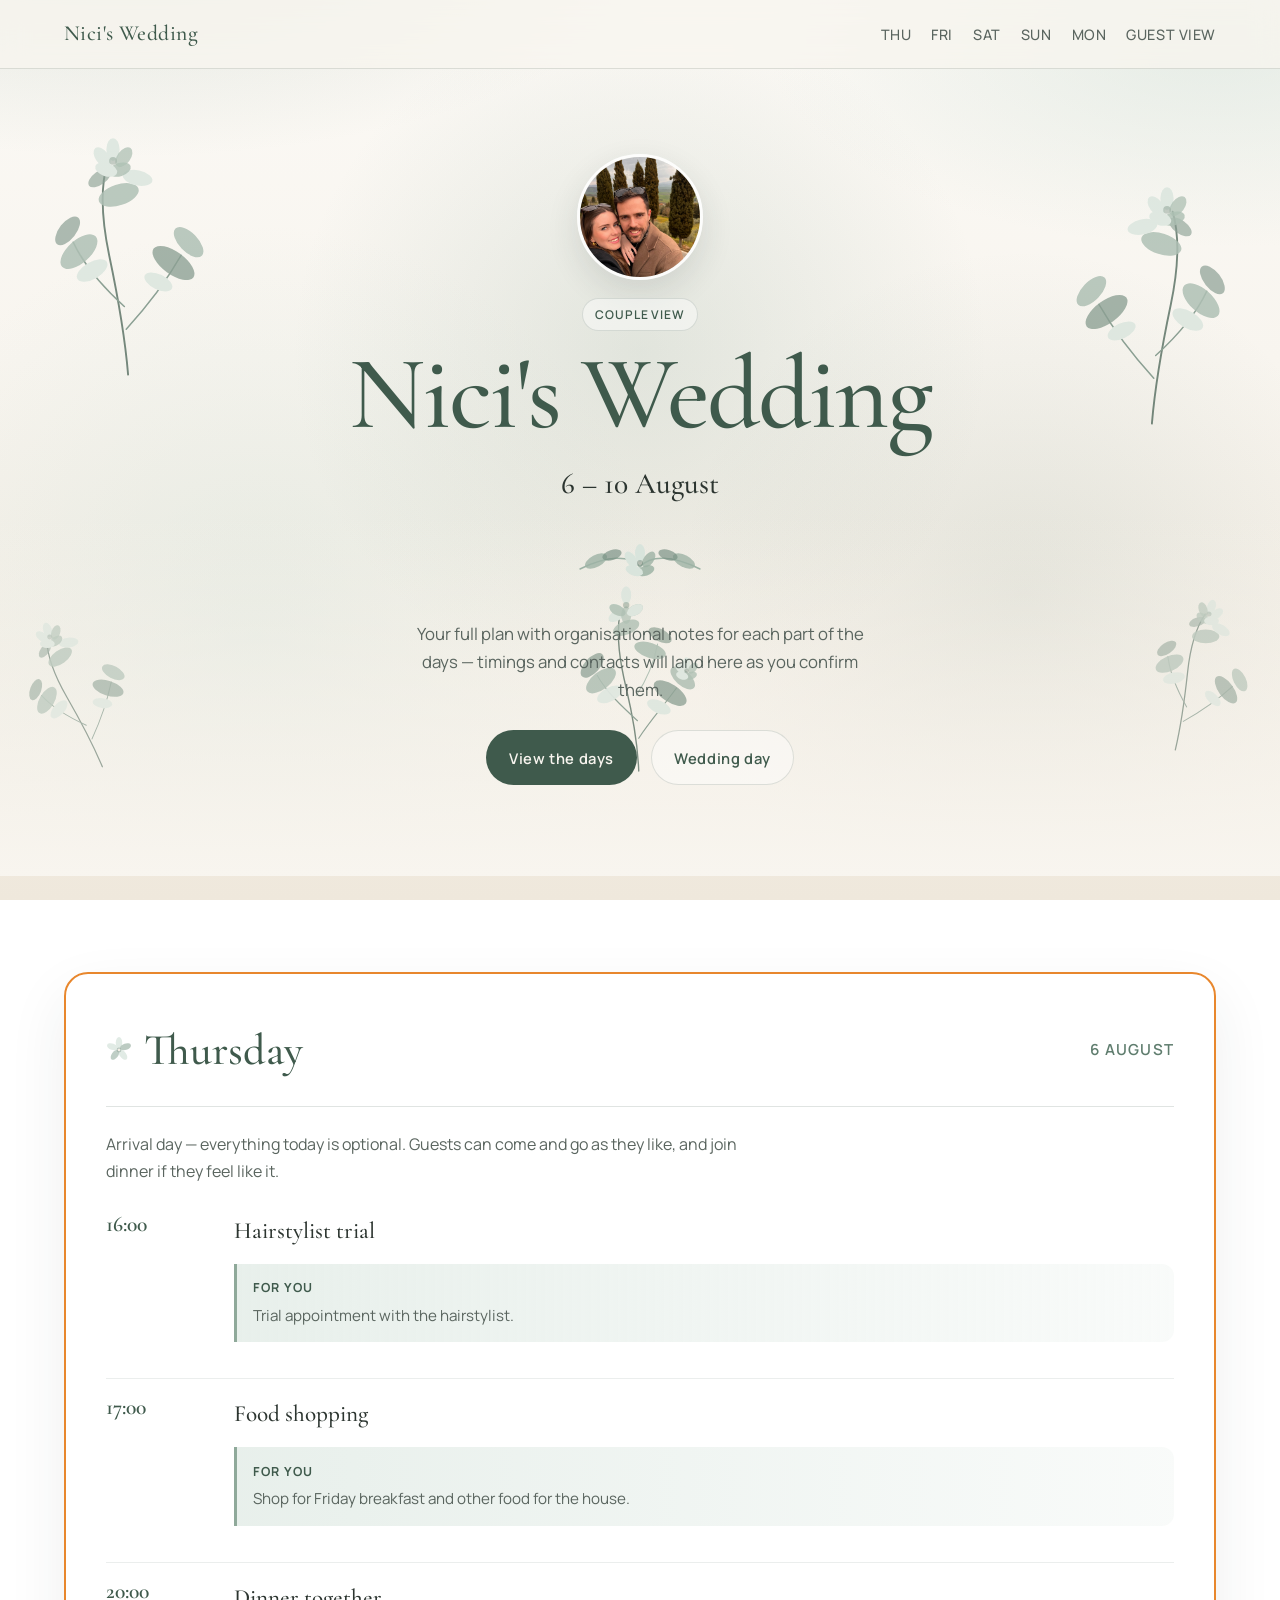
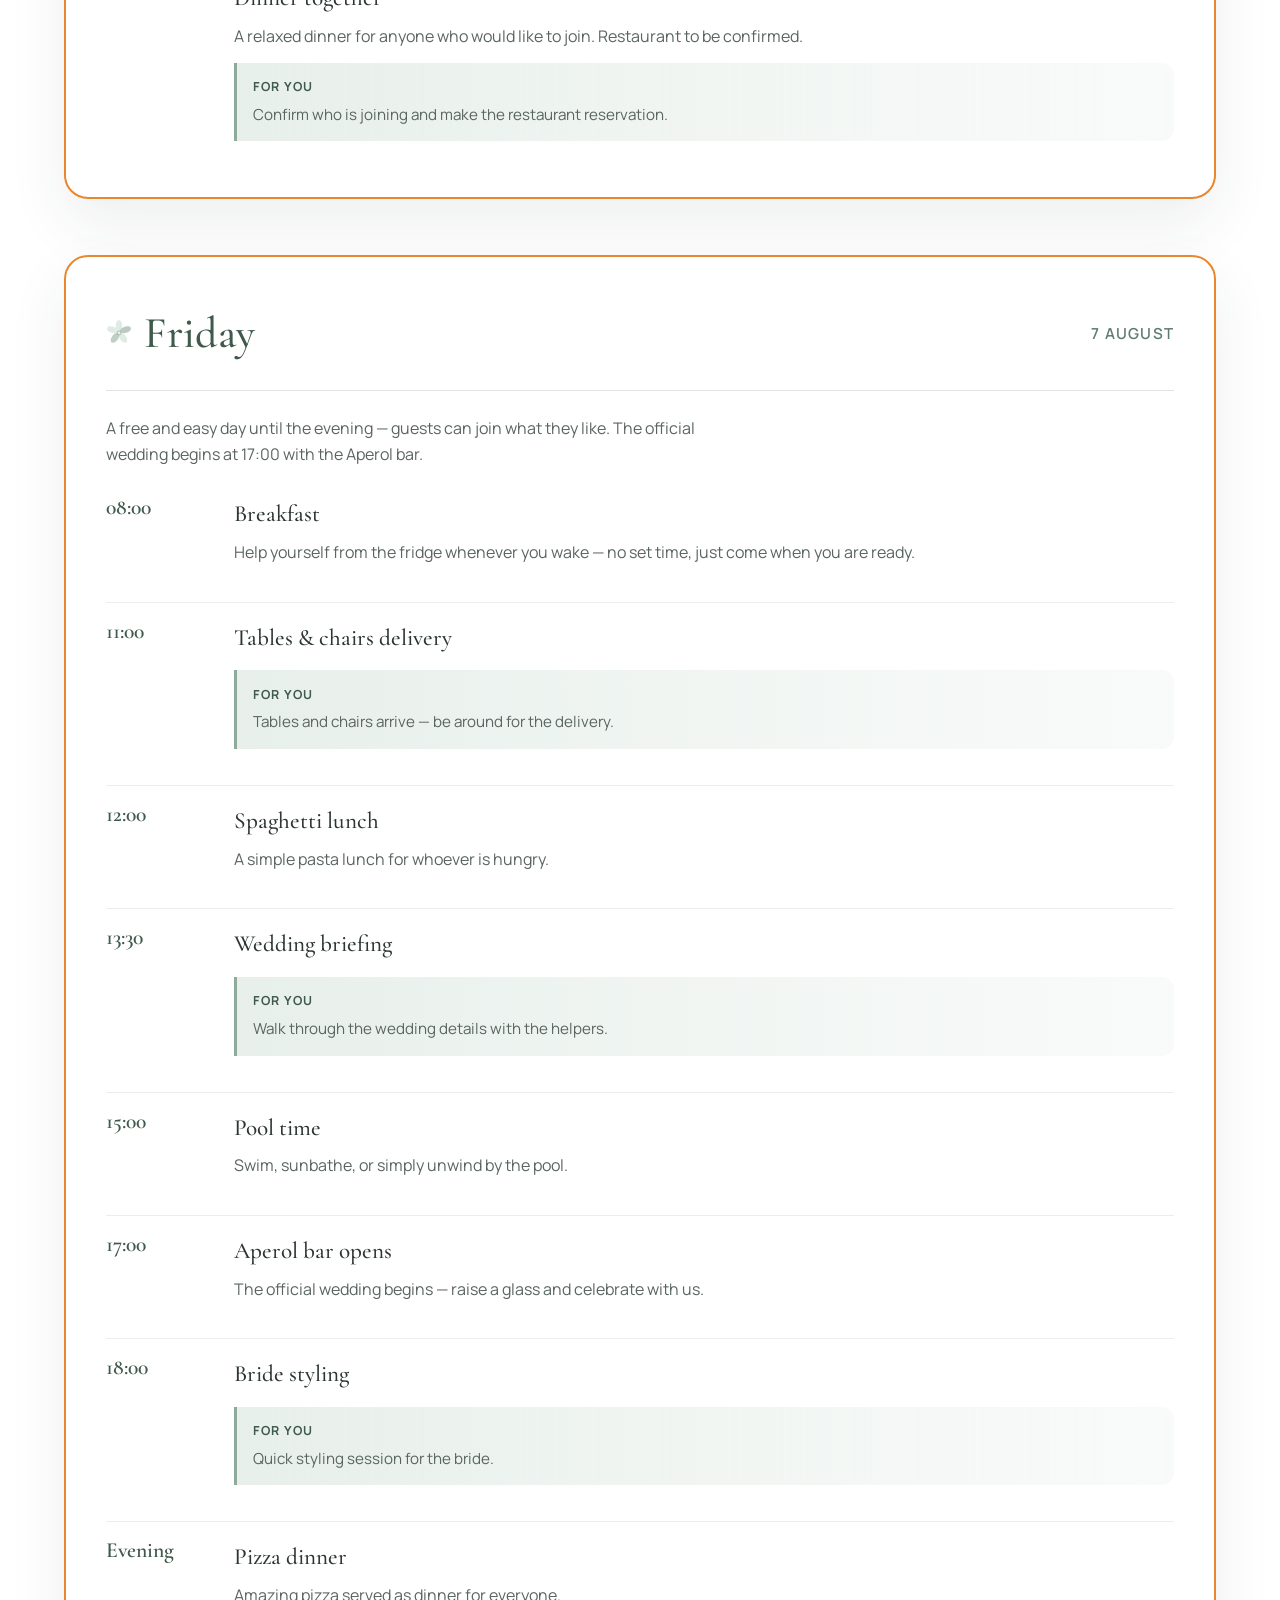
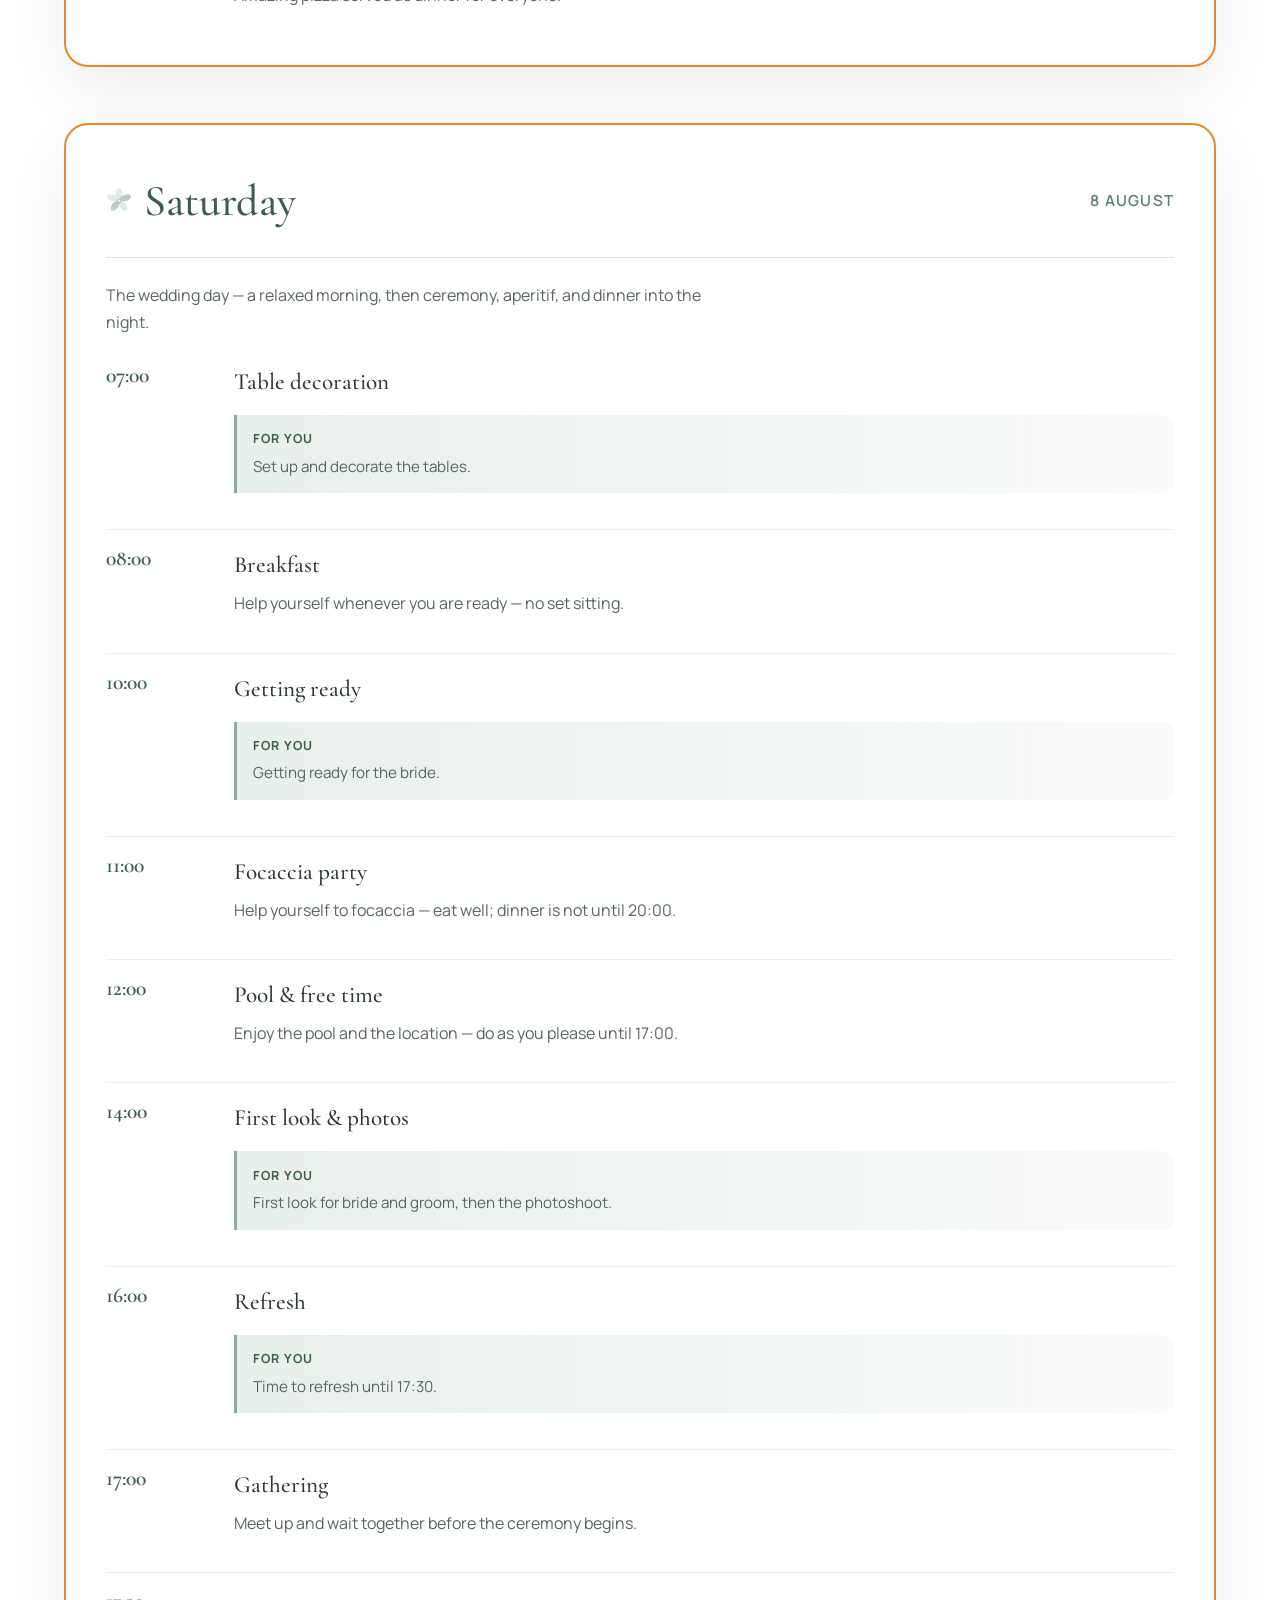
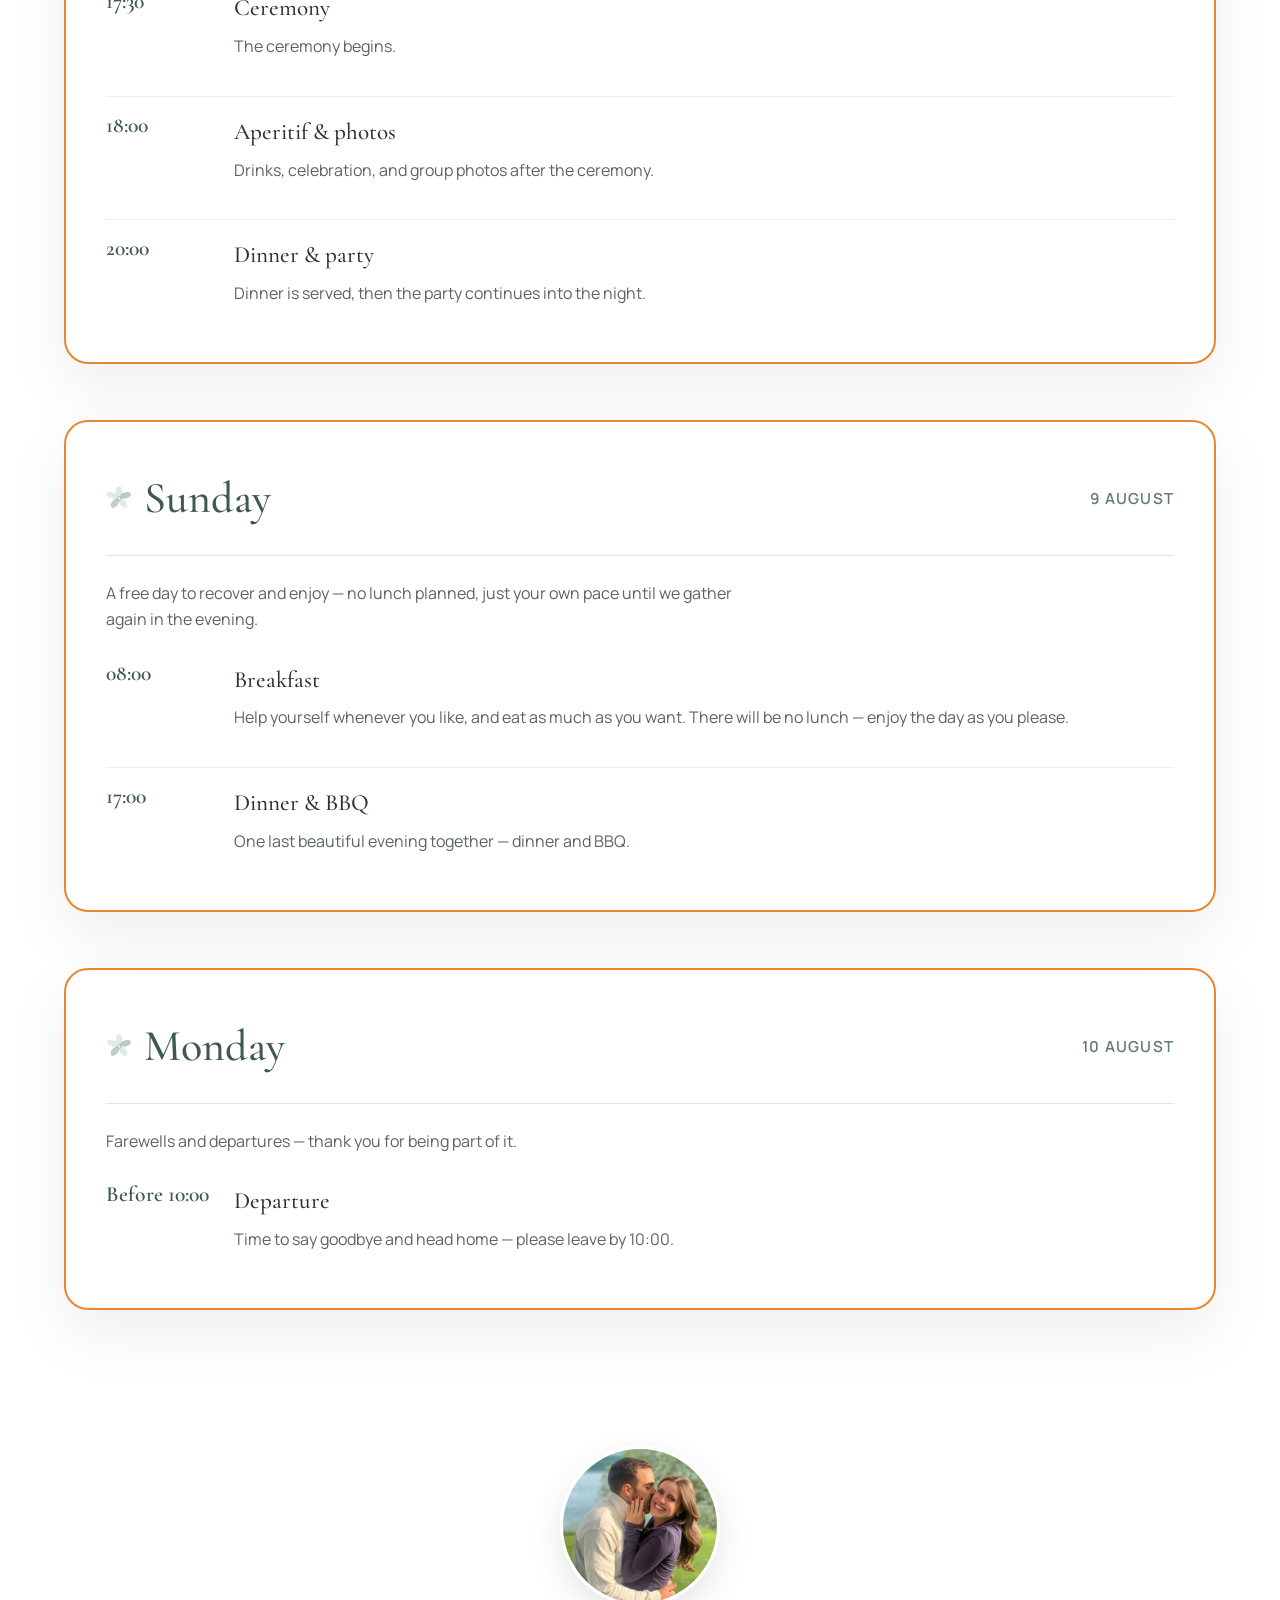
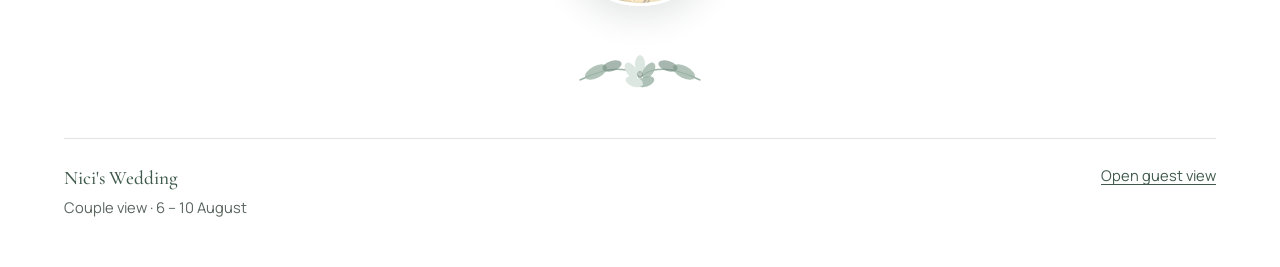
==== couple/index.html @ cb0e4f80 "better" ====
<!DOCTYPE html>
<html lang="en">
  <head>
    <meta charset="UTF-8" />
    <meta name="viewport" content="width=device-width, initial-scale=1.0" />
    <title>Nici's Wedding — Couple</title>
    <meta
      name="description"
      content="Couple view with organisational details for Nici's Wedding — 6 to 10 August."
    />
    <link rel="preconnect" href="https://fonts.googleapis.com" />
    <link rel="preconnect" href="https://fonts.gstatic.com" crossorigin />
    <link
      href="https://fonts.googleapis.com/css2?family=Cormorant+Garamond:ital,wght@0,400;0,500;0,600;1,400&family=Manrope:wght@400;500;600;700&display=swap"
      rel="stylesheet"
    />
    <link rel="stylesheet" href="../css/styles.css" />
  </head>
  <body class="couple-view">
    <header class="site-header">
      <nav class="nav" aria-label="Primary">
        <a class="nav-brand" href="#top">Nici's Wedding</a>
        <ul class="nav-links">
          <li><a href="#thursday">Thu</a></li>
          <li><a href="#friday">Fri</a></li>
          <li><a href="#saturday">Sat</a></li>
          <li><a href="#sunday">Sun</a></li>
          <li><a href="#monday">Mon</a></li>
          <li><a href="../index.html">Guest view</a></li>
        </ul>
      </nav>
    </header>

    <main id="top">
      <section class="hero" aria-labelledby="hero-title">
        <div class="hero-atmosphere" aria-hidden="true"></div>
        <div class="hero-flora" aria-hidden="true">
          <img
            class="flora flora--sprig-left"
            src="../assets/svg/sprig-left.svg"
            alt=""
            width="220"
            height="260"
          />
          <img
            class="flora flora--sprig-right"
            src="../assets/svg/sprig-right.svg"
            alt=""
            width="220"
            height="260"
          />
          <img
            class="flora flora--corner-bl"
            src="../assets/svg/sprig-left.svg"
            alt=""
            width="220"
            height="260"
          />
          <img
            class="flora flora--corner-br"
            src="../assets/svg/sprig-right.svg"
            alt=""
            width="220"
            height="260"
          />
          <img
            class="flora flora--bouquet"
            src="../assets/svg/bouquet.svg"
            alt=""
            width="280"
            height="320"
          />
        </div>
        <div class="hero-content">
          <img
            class="hero-photo"
            src="../assets/images/nici1.jpeg"
            alt="The couple smiling together outdoors"
            width="400"
            height="400"
          />
          <p class="hero-kicker">
            <span class="badge">Couple view</span>
          </p>
          <h1 class="hero-title" id="hero-title">Nici's Wedding</h1>
          <p class="hero-dates">6 – 10 August</p>
          <img
            class="floral-divider"
            src="../assets/svg/divider.svg"
            alt=""
            width="160"
            height="80"
            aria-hidden="true"
          />
          <p class="hero-lead">
            Your full plan with organisational notes for each part of the days —
            timings and contacts will land here as you confirm them.
          </p>
          <div class="hero-cta">
            <a class="button button--primary" href="#thursday">View the days</a>
            <a class="button button--ghost" href="#saturday">Wedding day</a>
          </div>
        </div>
      </section>

      <section class="section" aria-label="Wedding days">
        <div class="timeline">
          <article class="day" id="thursday">
            <header class="day-header">
              <div class="day-heading">
                <img
                  class="floral-mark"
                  src="../assets/svg/blossom.svg"
                  alt=""
                  width="64"
                  height="64"
                  aria-hidden="true"
                />
                <h3 class="day-title">Thursday</h3>
              </div>
              <p class="day-date">6 August</p>
            </header>
            <p class="day-intro">
              Arrival day — everything today is optional. Guests can come and
              go as they like, and join dinner if they feel like it.
            </p>
            <ul class="events">
              <li class="event">
                <p class="event-time">16:00</p>
                <div class="event-body">
                  <h4>Hairstylist trial</h4>
                  <div class="couple-only">
                    <strong>For you</strong>
                    <p>Trial appointment with the hairstylist.</p>
                  </div>
                </div>
              </li>
              <li class="event">
                <p class="event-time">17:00</p>
                <div class="event-body">
                  <h4>Food shopping</h4>
                  <div class="couple-only">
                    <strong>For you</strong>
                    <p>
                      Shop for Friday breakfast and other food for the house.
                    </p>
                  </div>
                </div>
              </li>
              <li class="event">
                <p class="event-time">20:00</p>
                <div class="event-body">
                  <h4>Dinner together</h4>
                  <p>
                    A relaxed dinner for anyone who would like to join.
                    Restaurant to be confirmed.
                  </p>
                  <div class="couple-only">
                    <strong>For you</strong>
                    <p>
                      Confirm who is joining and make the restaurant
                      reservation.
                    </p>
                  </div>
                </div>
              </li>
            </ul>
          </article>

          <article class="day" id="friday">
            <header class="day-header">
              <div class="day-heading">
                <img
                  class="floral-mark"
                  src="../assets/svg/blossom.svg"
                  alt=""
                  width="64"
                  height="64"
                  aria-hidden="true"
                />
                <h3 class="day-title">Friday</h3>
              </div>
              <p class="day-date">7 August</p>
            </header>
            <p class="day-intro">
              A free and easy day until the evening — guests can join what they
              like. The official wedding begins at 17:00 with the Aperol bar.
            </p>
            <ul class="events">
              <li class="event">
                <p class="event-time">08:00</p>
                <div class="event-body">
                  <h4>Breakfast</h4>
                  <p>
                    Help yourself from the fridge whenever you wake — no set
                    time, just come when you are ready.
                  </p>
                </div>
              </li>
              <li class="event">
                <p class="event-time">11:00</p>
                <div class="event-body">
                  <h4>Tables &amp; chairs delivery</h4>
                  <div class="couple-only">
                    <strong>For you</strong>
                    <p>Tables and chairs arrive — be around for the delivery.</p>
                  </div>
                </div>
              </li>
              <li class="event">
                <p class="event-time">12:00</p>
                <div class="event-body">
                  <h4>Spaghetti lunch</h4>
                  <p>A simple pasta lunch for whoever is hungry.</p>
                </div>
              </li>
              <li class="event">
                <p class="event-time">13:30</p>
                <div class="event-body">
                  <h4>Wedding briefing</h4>
                  <div class="couple-only">
                    <strong>For you</strong>
                    <p>
                      Walk through the wedding details with the helpers.
                    </p>
                  </div>
                </div>
              </li>
              <li class="event">
                <p class="event-time">15:00</p>
                <div class="event-body">
                  <h4>Pool time</h4>
                  <p>Swim, sunbathe, or simply unwind by the pool.</p>
                </div>
              </li>
              <li class="event">
                <p class="event-time">17:00</p>
                <div class="event-body">
                  <h4>Aperol bar opens</h4>
                  <p>
                    The official wedding begins — raise a glass and celebrate
                    with us.
                  </p>
                </div>
              </li>
              <li class="event">
                <p class="event-time">18:00</p>
                <div class="event-body">
                  <h4>Bride styling</h4>
                  <div class="couple-only">
                    <strong>For you</strong>
                    <p>Quick styling session for the bride.</p>
                  </div>
                </div>
              </li>
              <li class="event">
                <p class="event-time">Evening</p>
                <div class="event-body">
                  <h4>Pizza dinner</h4>
                  <p>Amazing pizza served as dinner for everyone.</p>
                </div>
              </li>
            </ul>
          </article>

          <article class="day" id="saturday">
            <header class="day-header">
              <div class="day-heading">
                <img
                  class="floral-mark"
                  src="../assets/svg/blossom.svg"
                  alt=""
                  width="64"
                  height="64"
                  aria-hidden="true"
                />
                <h3 class="day-title">Saturday</h3>
              </div>
              <p class="day-date">8 August</p>
            </header>
            <p class="day-intro">
              The wedding day — a relaxed morning, then ceremony, aperitif, and
              dinner into the night.
            </p>
            <ul class="events">
              <li class="event">
                <p class="event-time">07:00</p>
                <div class="event-body">
                  <h4>Table decoration</h4>
                  <div class="couple-only">
                    <strong>For you</strong>
                    <p>Set up and decorate the tables.</p>
                  </div>
                </div>
              </li>
              <li class="event">
                <p class="event-time">08:00</p>
                <div class="event-body">
                  <h4>Breakfast</h4>
                  <p>
                    Help yourself whenever you are ready — no set sitting.
                  </p>
                </div>
              </li>
              <li class="event">
                <p class="event-time">10:00</p>
                <div class="event-body">
                  <h4>Getting ready</h4>
                  <div class="couple-only">
                    <strong>For you</strong>
                    <p>Getting ready for the bride.</p>
                  </div>
                </div>
              </li>
              <li class="event">
                <p class="event-time">11:00</p>
                <div class="event-body">
                  <h4>Focaccia party</h4>
                  <p>
                    Help yourself to focaccia — eat well; dinner is not until
                    20:00.
                  </p>
                </div>
              </li>
              <li class="event">
                <p class="event-time">12:00</p>
                <div class="event-body">
                  <h4>Pool &amp; free time</h4>
                  <p>
                    Enjoy the pool and the location — do as you please until
                    17:00.
                  </p>
                </div>
              </li>
              <li class="event">
                <p class="event-time">14:00</p>
                <div class="event-body">
                  <h4>First look &amp; photos</h4>
                  <div class="couple-only">
                    <strong>For you</strong>
                    <p>First look for bride and groom, then the photoshoot.</p>
                  </div>
                </div>
              </li>
              <li class="event">
                <p class="event-time">16:00</p>
                <div class="event-body">
                  <h4>Refresh</h4>
                  <div class="couple-only">
                    <strong>For you</strong>
                    <p>Time to refresh until 17:30.</p>
                  </div>
                </div>
              </li>
              <li class="event">
                <p class="event-time">17:00</p>
                <div class="event-body">
                  <h4>Gathering</h4>
                  <p>
                    Meet up and wait together before the ceremony begins.
                  </p>
                </div>
              </li>
              <li class="event">
                <p class="event-time">17:30</p>
                <div class="event-body">
                  <h4>Ceremony</h4>
                  <p>The ceremony begins.</p>
                </div>
              </li>
              <li class="event">
                <p class="event-time">18:00</p>
                <div class="event-body">
                  <h4>Aperitif &amp; photos</h4>
                  <p>
                    Drinks, celebration, and group photos after the ceremony.
                  </p>
                </div>
              </li>
              <li class="event">
                <p class="event-time">20:00</p>
                <div class="event-body">
                  <h4>Dinner &amp; party</h4>
                  <p>Dinner is served, then the party continues into the night.</p>
                </div>
              </li>
            </ul>
          </article>

          <article class="day" id="sunday">
            <header class="day-header">
              <div class="day-heading">
                <img
                  class="floral-mark"
                  src="../assets/svg/blossom.svg"
                  alt=""
                  width="64"
                  height="64"
                  aria-hidden="true"
                />
                <h3 class="day-title">Sunday</h3>
              </div>
              <p class="day-date">9 August</p>
            </header>
            <p class="day-intro">
              A free day to recover and enjoy — no lunch planned, just your own
              pace until we gather again in the evening.
            </p>
            <ul class="events">
              <li class="event">
                <p class="event-time">08:00</p>
                <div class="event-body">
                  <h4>Breakfast</h4>
                  <p>
                    Help yourself whenever you like, and eat as much as you
                    want. There will be no lunch — enjoy the day as you please.
                  </p>
                </div>
              </li>
              <li class="event">
                <p class="event-time">17:00</p>
                <div class="event-body">
                  <h4>Dinner &amp; BBQ</h4>
                  <p>
                    One last beautiful evening together — dinner and BBQ.
                  </p>
                </div>
              </li>
            </ul>
          </article>

          <article class="day" id="monday">
            <header class="day-header">
              <div class="day-heading">
                <img
                  class="floral-mark"
                  src="../assets/svg/blossom.svg"
                  alt=""
                  width="64"
                  height="64"
                  aria-hidden="true"
                />
                <h3 class="day-title">Monday</h3>
              </div>
              <p class="day-date">10 August</p>
            </header>
            <p class="day-intro">
              Farewells and departures — thank you for being part of it.
            </p>
            <ul class="events">
              <li class="event">
                <p class="event-time">Before 10:00</p>
                <div class="event-body">
                  <h4>Departure</h4>
                  <p>Time to say goodbye and head home — please leave by 10:00.</p>
                </div>
              </li>
            </ul>
          </article>
        </div>
      </section>
    </main>

    <footer class="site-footer">
      <div class="closing-photo">
        <img
          src="../assets/images/nici2.jpeg"
          alt="The couple in a warm embrace"
          width="400"
          height="400"
          loading="lazy"
        />
      </div>
      <div class="footer-flora" aria-hidden="true">
        <img
          class="floral-divider"
          src="../assets/svg/divider.svg"
          alt=""
          width="160"
          height="80"
        />
      </div>
      <div class="footer">
        <div>
          <strong>Nici's Wedding</strong>
          <div>Couple view · 6 – 10 August</div>
        </div>
        <div><a href="../index.html">Open guest view</a></div>
      </div>
    </footer>

    <script src="../js/main.js?v=3"></script>
  </body>
</html>
---- css/styles.css ----
:root {
  --cream: #f8f5ef;
  --cream-deep: #efe8dc;
  --cream-soft: #fbf9f5;
  --ink: #2c3530;
  --ink-soft: #5a655f;
  --eucalyptus: #5f7d6e;
  --eucalyptus-deep: #3f5a4c;
  --eucalyptus-soft: #8fa99a;
  --eucalyptus-mist: #d5e3db;
  --line: rgba(63, 90, 76, 0.16);
  --shadow: 0 24px 60px rgba(44, 53, 48, 0.08);
  --radius: 1.5rem;
  --font-display: "Cormorant Garamond", "Times New Roman", serif;
  --font-body: "Manrope", "Segoe UI", sans-serif;
  --space: clamp(1.25rem, 3vw, 2.5rem);
  --max: 72rem;
  --header-offset: 6.5rem;
}

*,
*::before,
*::after {
  box-sizing: border-box;
}

html {
  scroll-behavior: smooth;
  scroll-padding-top: var(--header-offset);
}

body {
  margin: 0;
  min-height: 100vh;
  color: var(--ink);
  font-family: var(--font-body);
  font-weight: 400;
  line-height: 1.65;
  background:
    radial-gradient(ellipse 80% 50% at 10% -10%, rgba(143, 169, 154, 0.28), transparent 55%),
    radial-gradient(ellipse 70% 45% at 95% 5%, rgba(213, 227, 219, 0.55), transparent 50%),
    linear-gradient(180deg, var(--cream-soft) 0%, var(--cream) 40%, var(--cream-deep) 100%);
  background-attachment: fixed;
}

img {
  max-width: 100%;
  display: block;
}

a {
  color: var(--eucalyptus-deep);
  text-decoration-thickness: 1px;
  text-underline-offset: 0.2em;
}

a:hover {
  color: var(--eucalyptus);
}

.skip-link {
  position: absolute;
  left: 1rem;
  top: -4rem;
  z-index: 100;
  padding: 0.75rem 1rem;
  background: var(--eucalyptus-deep);
  color: var(--cream);
  border-radius: 0.5rem;
  transition: top 0.2s ease;
}

.skip-link:focus {
  top: 1rem;
}

.site-header {
  position: sticky;
  top: 0;
  z-index: 50;
  backdrop-filter: blur(14px);
  background: rgba(248, 245, 239, 0.78);
  border-bottom: 1px solid var(--line);
}

.nav {
  width: min(100% - 2rem, var(--max));
  margin: 0 auto;
  display: flex;
  align-items: center;
  justify-content: space-between;
  gap: 1rem;
  padding: 1rem 0;
}

.nav-brand {
  font-family: var(--font-display);
  font-size: 1.35rem;
  font-weight: 500;
  letter-spacing: 0.02em;
  color: var(--eucalyptus-deep);
  text-decoration: none;
}

.nav-links {
  display: flex;
  flex-wrap: wrap;
  gap: 0.35rem 1.25rem;
  list-style: none;
  margin: 0;
  padding: 0;
}

.nav-links a {
  color: var(--ink-soft);
  text-decoration: none;
  font-size: 0.9rem;
  font-weight: 500;
  letter-spacing: 0.04em;
  text-transform: uppercase;
}

.nav-links a:hover,
.nav-links a[aria-current="page"] {
  color: var(--eucalyptus-deep);
}

.badge {
  display: inline-flex;
  align-items: center;
  gap: 0.4rem;
  padding: 0.35rem 0.75rem;
  border: 1px solid var(--line);
  border-radius: 999px;
  background: rgba(255, 255, 255, 0.45);
  color: var(--eucalyptus-deep);
  font-size: 0.75rem;
  font-weight: 600;
  letter-spacing: 0.08em;
  text-transform: uppercase;
}

.hero {
  position: relative;
  min-height: calc(100svh - var(--header-offset));
  display: grid;
  place-items: center;
  overflow: hidden;
  isolation: isolate;
}

.hero-atmosphere {
  position: absolute;
  inset: 0;
  z-index: -1;
  background:
    linear-gradient(180deg, transparent 55%, var(--cream) 100%),
    radial-gradient(circle at 50% 35%, rgba(143, 169, 154, 0.22), transparent 42%),
    radial-gradient(circle at 20% 70%, rgba(213, 227, 219, 0.45), transparent 35%),
    radial-gradient(circle at 80% 65%, rgba(95, 125, 110, 0.12), transparent 30%);
}

.hero-flora {
  position: absolute;
  inset: 0;
  z-index: -1;
  pointer-events: none;
}

.flora {
  position: absolute;
  display: block;
  user-select: none;
  pointer-events: none;
}

.flora--sprig-left {
  top: 8%;
  left: max(-1rem, 2vw);
  width: clamp(7rem, 18vw, 13rem);
  opacity: 0.78;
  animation: drift 18s ease-in-out infinite;
}

.flora--sprig-right {
  top: 14%;
  right: max(-1rem, 2vw);
  width: clamp(7rem, 18vw, 13rem);
  opacity: 0.78;
  animation: drift 22s ease-in-out infinite reverse;
  animation-delay: -6s;
}

.flora--bouquet {
  left: 50%;
  bottom: 4%;
  width: clamp(6.5rem, 16vw, 11rem);
  transform: translateX(-50%);
  opacity: 0.72;
  animation: float-soft 10s ease-in-out infinite;
}

.flora--corner-bl {
  left: max(-0.5rem, 1vw);
  bottom: 6%;
  width: clamp(5rem, 12vw, 8.5rem);
  opacity: 0.55;
  transform: rotate(-18deg);
}

.flora--corner-br {
  right: max(-0.5rem, 1vw);
  bottom: 8%;
  width: clamp(5rem, 12vw, 8.5rem);
  opacity: 0.55;
  transform: rotate(18deg) scaleX(-1);
}

.hero-content {
  width: min(100% - 2rem, 42rem);
  text-align: center;
  padding: clamp(1rem, 3.5vh, 3rem) 0 clamp(1.25rem, 4vh, 3.5rem);
}

.hero-photo {
  width: clamp(5.5rem, 14vmin, 9.5rem);
  height: clamp(5.5rem, 14vmin, 9.5rem);
  margin: 0 auto clamp(0.75rem, 2vh, 1.35rem);
  border-radius: 50%;
  object-fit: cover;
  object-position: center 22%;
  border: 3px solid rgba(255, 255, 255, 0.85);
  box-shadow: 0 12px 32px rgba(44, 53, 48, 0.12);
  opacity: 0;
  animation: rise 0.9s ease forwards 0.05s;
}

.floral-divider {
  display: block;
  width: min(11rem, 55vw);
  margin: clamp(0.75rem, 2vh, 1.5rem) auto 0;
  opacity: 0.85;
}

.section-header .floral-divider {
  margin-left: 0;
}

.day-header .floral-mark {
  width: 1.6rem;
  height: 1.6rem;
  opacity: 0.7;
  flex-shrink: 0;
}

.footer-flora {
  display: flex;
  justify-content: center;
  margin-bottom: 1.25rem;
}

.footer-flora .floral-divider {
  margin: 0;
}

.hero-kicker {
  margin: 0 0 clamp(0.5rem, 1.5vh, 1.1rem);
  color: var(--eucalyptus-deep);
  font-size: 0.85rem;
  font-weight: 600;
  letter-spacing: 0.18em;
  text-transform: uppercase;
  opacity: 0;
  animation: rise 0.9s ease forwards 0.15s;
}

.hero-title {
  margin: 0;
  color: var(--eucalyptus-deep);
  font-family: var(--font-display);
  font-size: clamp(2.85rem, 9vw, 6.5rem);
  font-weight: 500;
  line-height: 0.95;
  letter-spacing: -0.02em;
  opacity: 0;
  animation: rise 1s ease forwards 0.3s;
}

.hero-dates {
  margin: clamp(0.65rem, 1.8vh, 1.35rem) 0 0;
  color: var(--ink);
  font-family: var(--font-display);
  font-size: clamp(1.2rem, 2.8vw, 1.85rem);
  font-weight: 500;
  opacity: 0;
  animation: rise 1s ease forwards 0.45s;
}

.hero-lead {
  margin: clamp(0.65rem, 1.5vh, 1rem) auto 0;
  max-width: 28rem;
  color: var(--ink-soft);
  font-size: clamp(0.95rem, 2.2vh, 1.05rem);
  opacity: 0;
  animation: rise 1s ease forwards 0.6s;
}

.closing-photo {
  display: flex;
  justify-content: center;
  padding: 0 1rem 2rem;
}

.closing-photo img {
  width: clamp(7.5rem, 22vw, 10rem);
  height: clamp(7.5rem, 22vw, 10rem);
  border-radius: 50%;
  object-fit: cover;
  object-position: center 18%;
  border: 3px solid rgba(255, 255, 255, 0.85);
  box-shadow: 0 12px 32px rgba(44, 53, 48, 0.12);
}

.hero-cta {
  margin-top: clamp(1rem, 3vh, 2rem);
  display: flex;
  justify-content: center;
  gap: 0.85rem;
  flex-wrap: wrap;
  opacity: 0;
  animation: rise 1s ease forwards 0.75s;
}

.button {
  display: inline-flex;
  align-items: center;
  justify-content: center;
  padding: 0.9rem 1.4rem;
  border-radius: 999px;
  border: 1px solid transparent;
  font-family: var(--font-body);
  font-size: 0.92rem;
  font-weight: 600;
  letter-spacing: 0.04em;
  text-decoration: none;
  transition: transform 0.2s ease, background 0.2s ease, color 0.2s ease, border-color 0.2s ease;
}

.button:hover {
  transform: translateY(-1px);
}

.button--primary {
  background: var(--eucalyptus-deep);
  color: var(--cream);
}

.button--primary:hover {
  background: var(--eucalyptus);
  color: var(--cream);
}

.button--ghost {
  background: rgba(255, 255, 255, 0.4);
  border-color: var(--line);
  color: var(--eucalyptus-deep);
}

.button--ghost:hover {
  background: rgba(255, 255, 255, 0.7);
  color: var(--eucalyptus-deep);
}

.section {
  width: min(100% - 2rem, var(--max));
  margin: 0 auto;
  padding: clamp(3.5rem, 8vw, 6rem) 0;
}

.section-header {
  max-width: 36rem;
  margin-bottom: clamp(2rem, 5vw, 3.5rem);
}

.section-eyebrow {
  margin: 0 0 0.75rem;
  color: var(--eucalyptus);
  font-size: 0.8rem;
  font-weight: 600;
  letter-spacing: 0.16em;
  text-transform: uppercase;
}

.section-title {
  margin: 0;
  font-family: var(--font-display);
  font-size: clamp(2.4rem, 5vw, 3.6rem);
  font-weight: 500;
  line-height: 1.1;
  color: var(--eucalyptus-deep);
}

.section-copy {
  margin: 1rem 0 0;
  color: var(--ink-soft);
  font-size: 1.05rem;
}

.timeline {
  display: grid;
  gap: clamp(2rem, 5vw, 3.5rem);
}

.day {
  padding: clamp(1.5rem, 4vw, 2.5rem);
  background: rgba(255, 255, 255, 0.48);
  border: 1px solid var(--line);
  border-radius: var(--radius);
  box-shadow: var(--shadow);
  opacity: 0;
  transform: translateY(1.25rem);
  transition: opacity 0.7s ease, transform 0.7s ease;
}

.couple-view .day {
  border: 2px solid #e8872d;
}

.day.is-visible {
  opacity: 1;
  transform: translateY(0);
}

.day-header {
  display: flex;
  flex-wrap: wrap;
  align-items: center;
  justify-content: space-between;
  gap: 0.75rem 1.5rem;
  padding-bottom: 1.25rem;
  margin-bottom: 1.5rem;
  border-bottom: 1px solid var(--line);
}

.day-heading {
  display: flex;
  align-items: center;
  gap: 0.75rem;
}

.day-title {
  margin: 0;
  font-family: var(--font-display);
  font-size: clamp(2rem, 4vw, 2.75rem);
  font-weight: 500;
  color: var(--eucalyptus-deep);
}

.day-date {
  margin: 0;
  color: var(--eucalyptus);
  font-size: 0.95rem;
  font-weight: 600;
  letter-spacing: 0.08em;
  text-transform: uppercase;
}

.day-intro {
  margin: 0 0 1.75rem;
  max-width: 40rem;
  color: var(--ink-soft);
}

.events {
  display: grid;
  gap: 1.25rem;
  list-style: none;
  margin: 0;
  padding: 0;
}

.event {
  display: grid;
  grid-template-columns: 6.5rem 1fr;
  gap: 1rem 1.5rem;
  padding: 1rem 0;
  border-top: 1px solid rgba(63, 90, 76, 0.1);
}

.event:first-child {
  border-top: 0;
  padding-top: 0;
}

.event-time {
  margin: 0;
  color: var(--eucalyptus-deep);
  font-family: var(--font-display);
  font-size: 1.35rem;
  font-weight: 600;
  line-height: 1.2;
}

.event-body h4 {
  margin: 0 0 0.35rem;
  font-family: var(--font-display);
  font-size: 1.45rem;
  font-weight: 500;
  color: var(--ink);
}

.event-body p {
  margin: 0;
  color: var(--ink-soft);
}

.couple-only {
  margin-top: 0.85rem;
  padding: 0.9rem 1rem;
  border-left: 3px solid var(--eucalyptus-soft);
  background: linear-gradient(90deg, rgba(213, 227, 219, 0.55), rgba(213, 227, 219, 0.15));
  border-radius: 0 0.75rem 0.75rem 0;
}

.couple-only strong {
  display: block;
  margin-bottom: 0.25rem;
  color: var(--eucalyptus-deep);
  font-size: 0.78rem;
  font-weight: 700;
  letter-spacing: 0.08em;
  text-transform: uppercase;
}

.couple-only p {
  margin: 0;
  color: var(--ink-soft);
  font-size: 0.95rem;
}

.note {
  margin-top: 1.5rem;
  padding: 1rem 1.15rem;
  background: rgba(255, 255, 255, 0.55);
  border: 1px dashed var(--eucalyptus-soft);
  border-radius: 1rem;
  color: var(--ink-soft);
  font-size: 0.95rem;
}

.site-footer {
  width: min(100% - 2rem, var(--max));
  margin: 0 auto;
  padding: 2.5rem 0 3rem;
}

.footer {
  padding-top: 1.5rem;
  border-top: 1px solid var(--line);
  display: flex;
  flex-wrap: wrap;
  justify-content: space-between;
  gap: 1rem;
  color: var(--ink-soft);
  font-size: 0.92rem;
}

.footer strong {
  font-family: var(--font-display);
  font-size: 1.2rem;
  font-weight: 500;
  color: var(--eucalyptus-deep);
}

@keyframes rise {
  from {
    opacity: 0;
    transform: translateY(1rem);
  }
  to {
    opacity: 1;
    transform: translateY(0);
  }
}

@keyframes drift {
  0%,
  100% {
    transform: translate(0, 0) rotate(0deg);
  }
  50% {
    transform: translate(0.6rem, -0.9rem) rotate(4deg);
  }
}

@keyframes float-soft {
  0%,
  100% {
    transform: translateX(-50%) translateY(0);
  }
  50% {
    transform: translateX(-50%) translateY(-0.6rem);
  }
}

@media (max-width: 800px) {
  .event {
    grid-template-columns: 1fr;
    gap: 0.35rem;
  }
}

@media (max-width: 560px) {
  .nav {
    gap: 0.65rem;
  }

  .nav-links {
    gap: 0.35rem 0.85rem;
  }

  .nav-links a {
    font-size: 0.82rem;
  }
}

@media (prefers-reduced-motion: reduce) {
  html {
    scroll-behavior: auto;
  }

  .hero-photo,
  .hero-kicker,
  .hero-title,
  .hero-dates,
  .hero-lead,
  .hero-cta,
  .flora,
  .day {
    animation: none;
    opacity: 1;
    transform: none;
  }

  .flora--bouquet {
    transform: translateX(-50%);
  }

  .flora--corner-bl {
    transform: rotate(-18deg);
  }

  .flora--corner-br {
    transform: rotate(18deg) scaleX(-1);
  }
}

@media (max-width: 700px) {
  .flora--corner-bl,
  .flora--corner-br {
    display: none;
  }

  .flora--bouquet {
    width: clamp(5.5rem, 28vw, 8rem);
    bottom: 2%;
  }
}
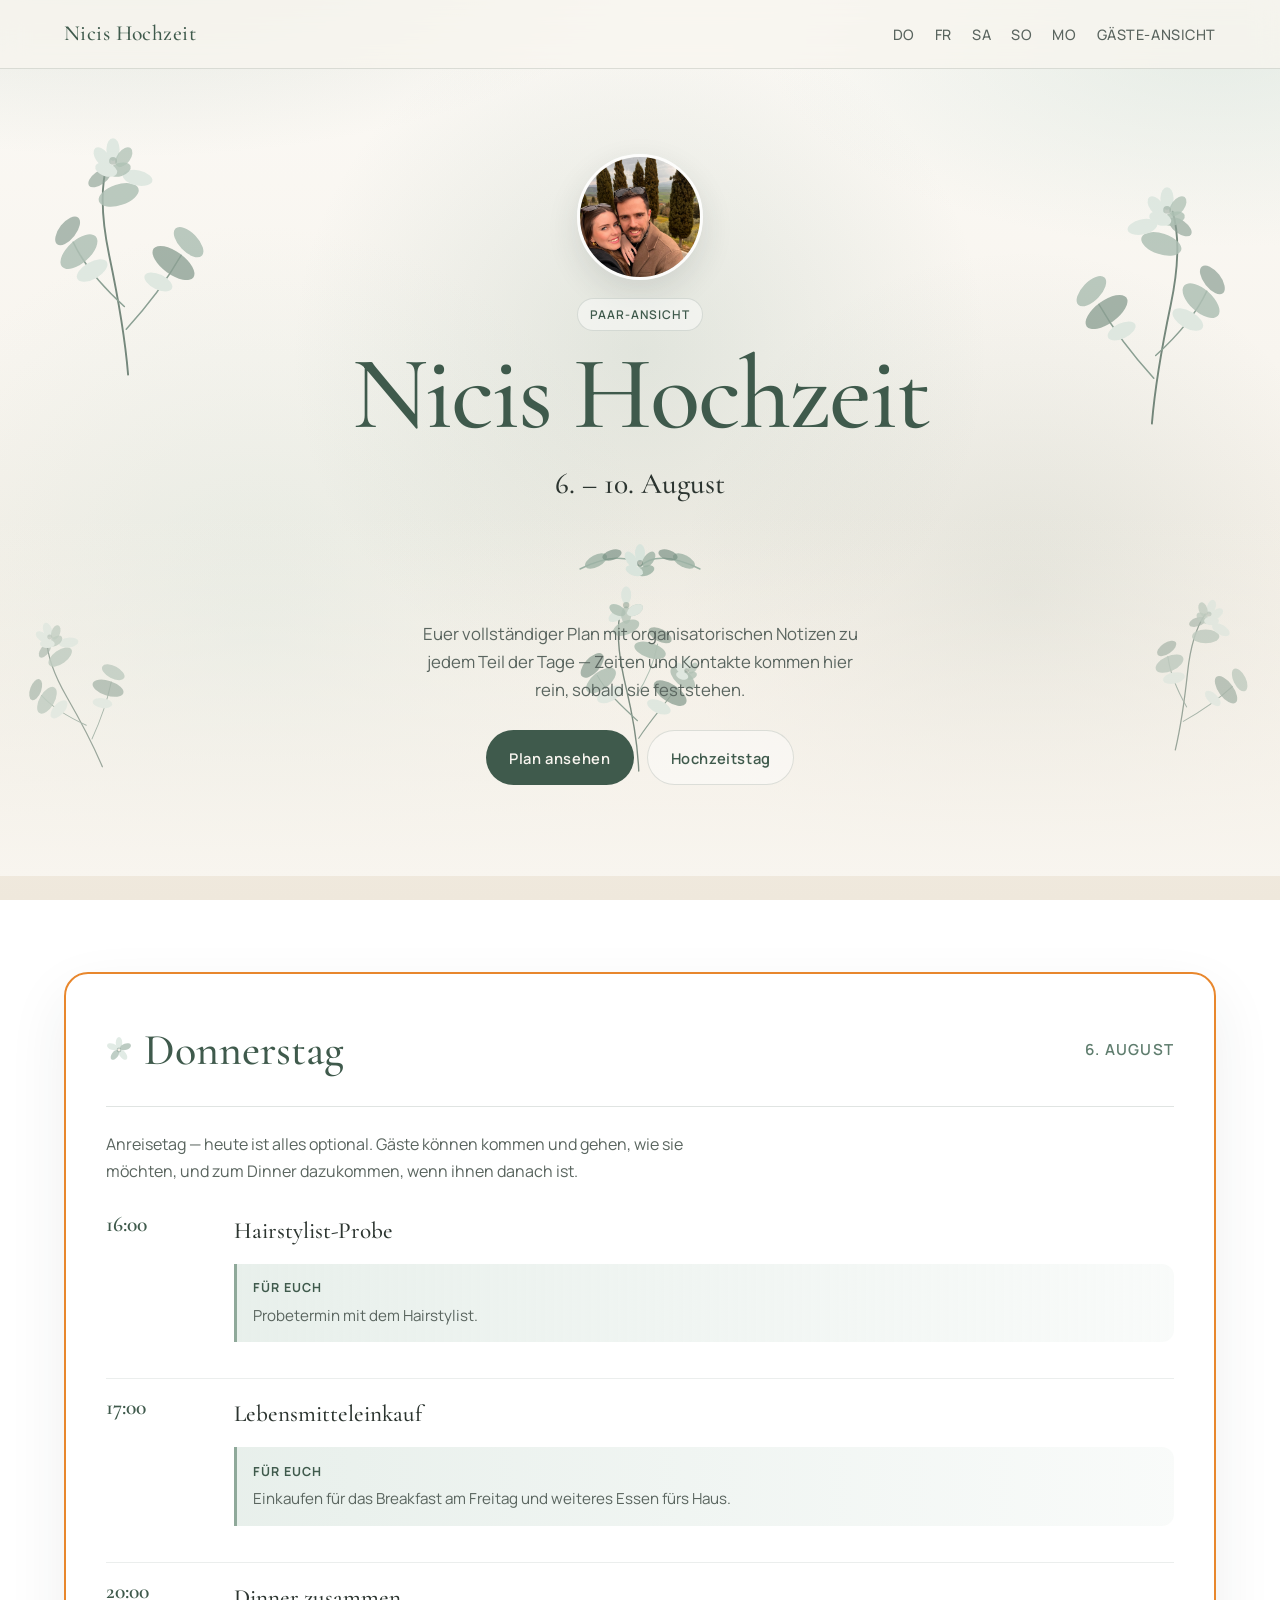
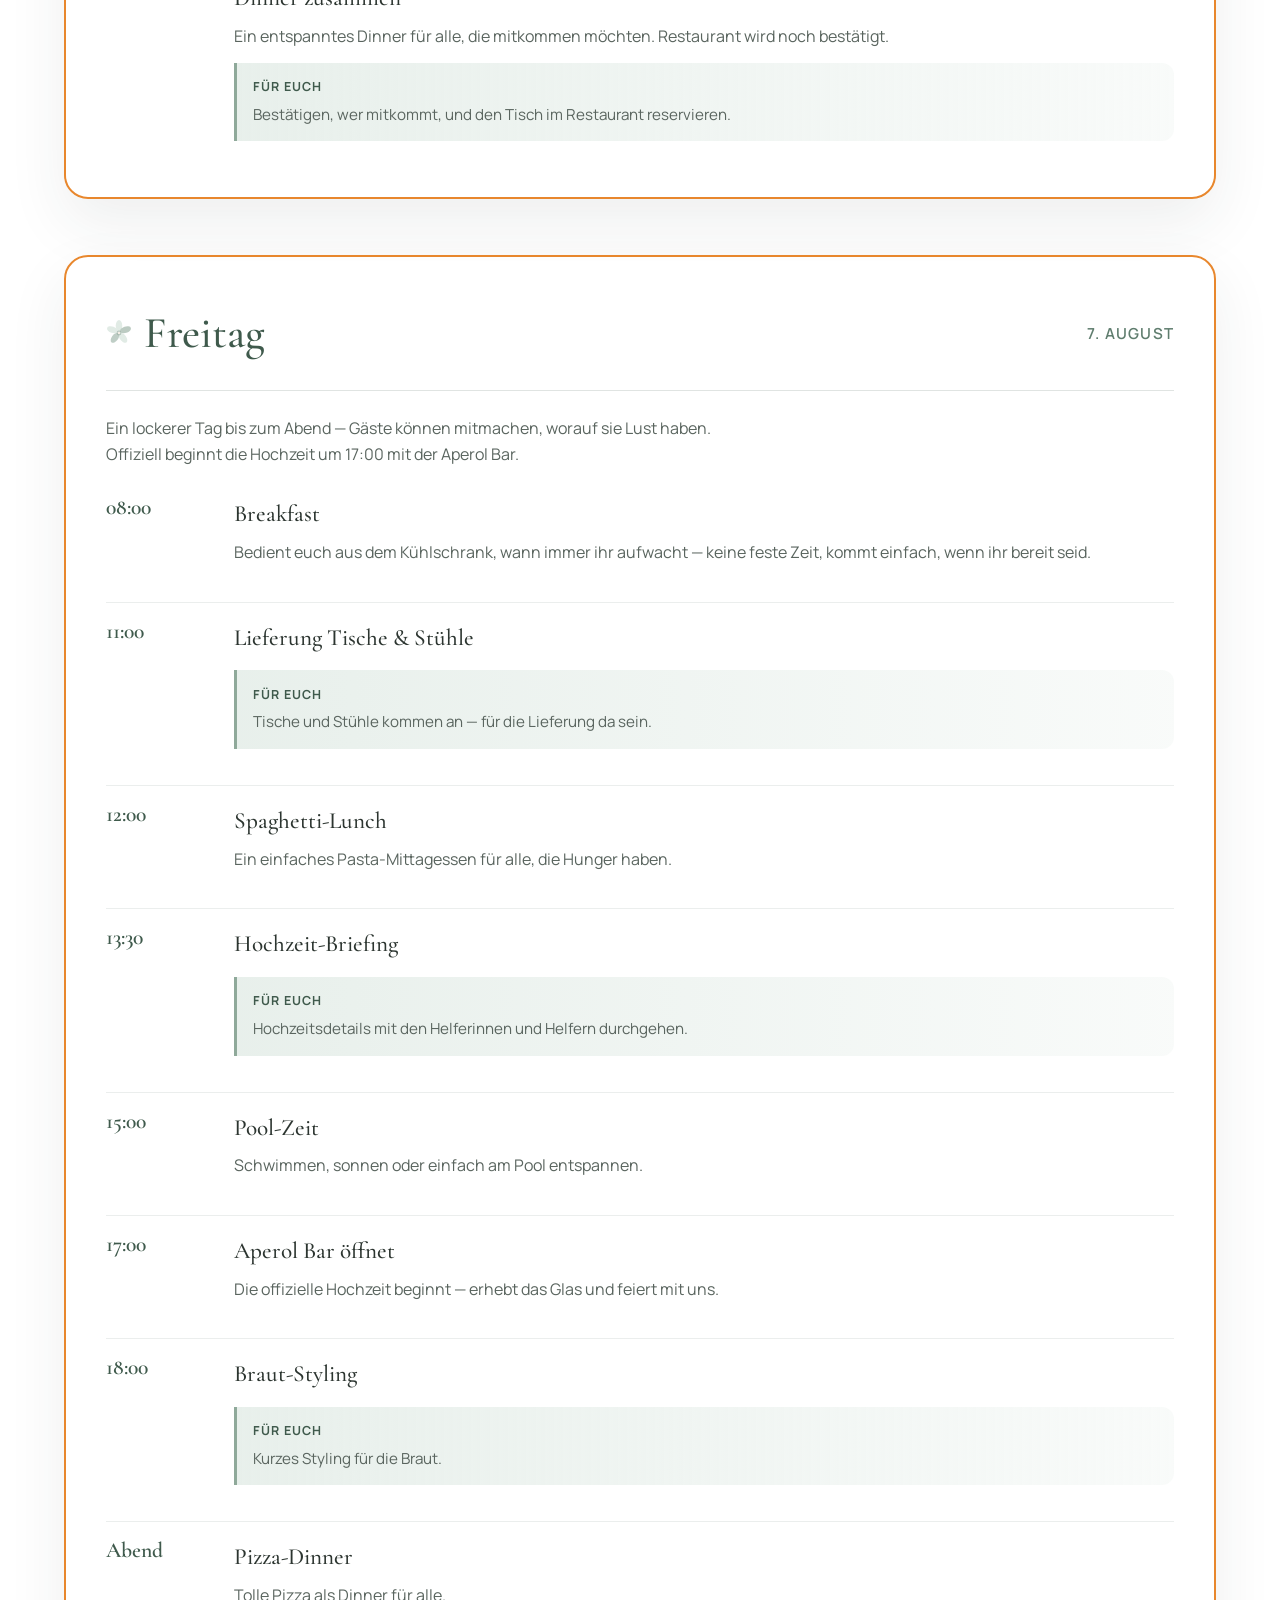
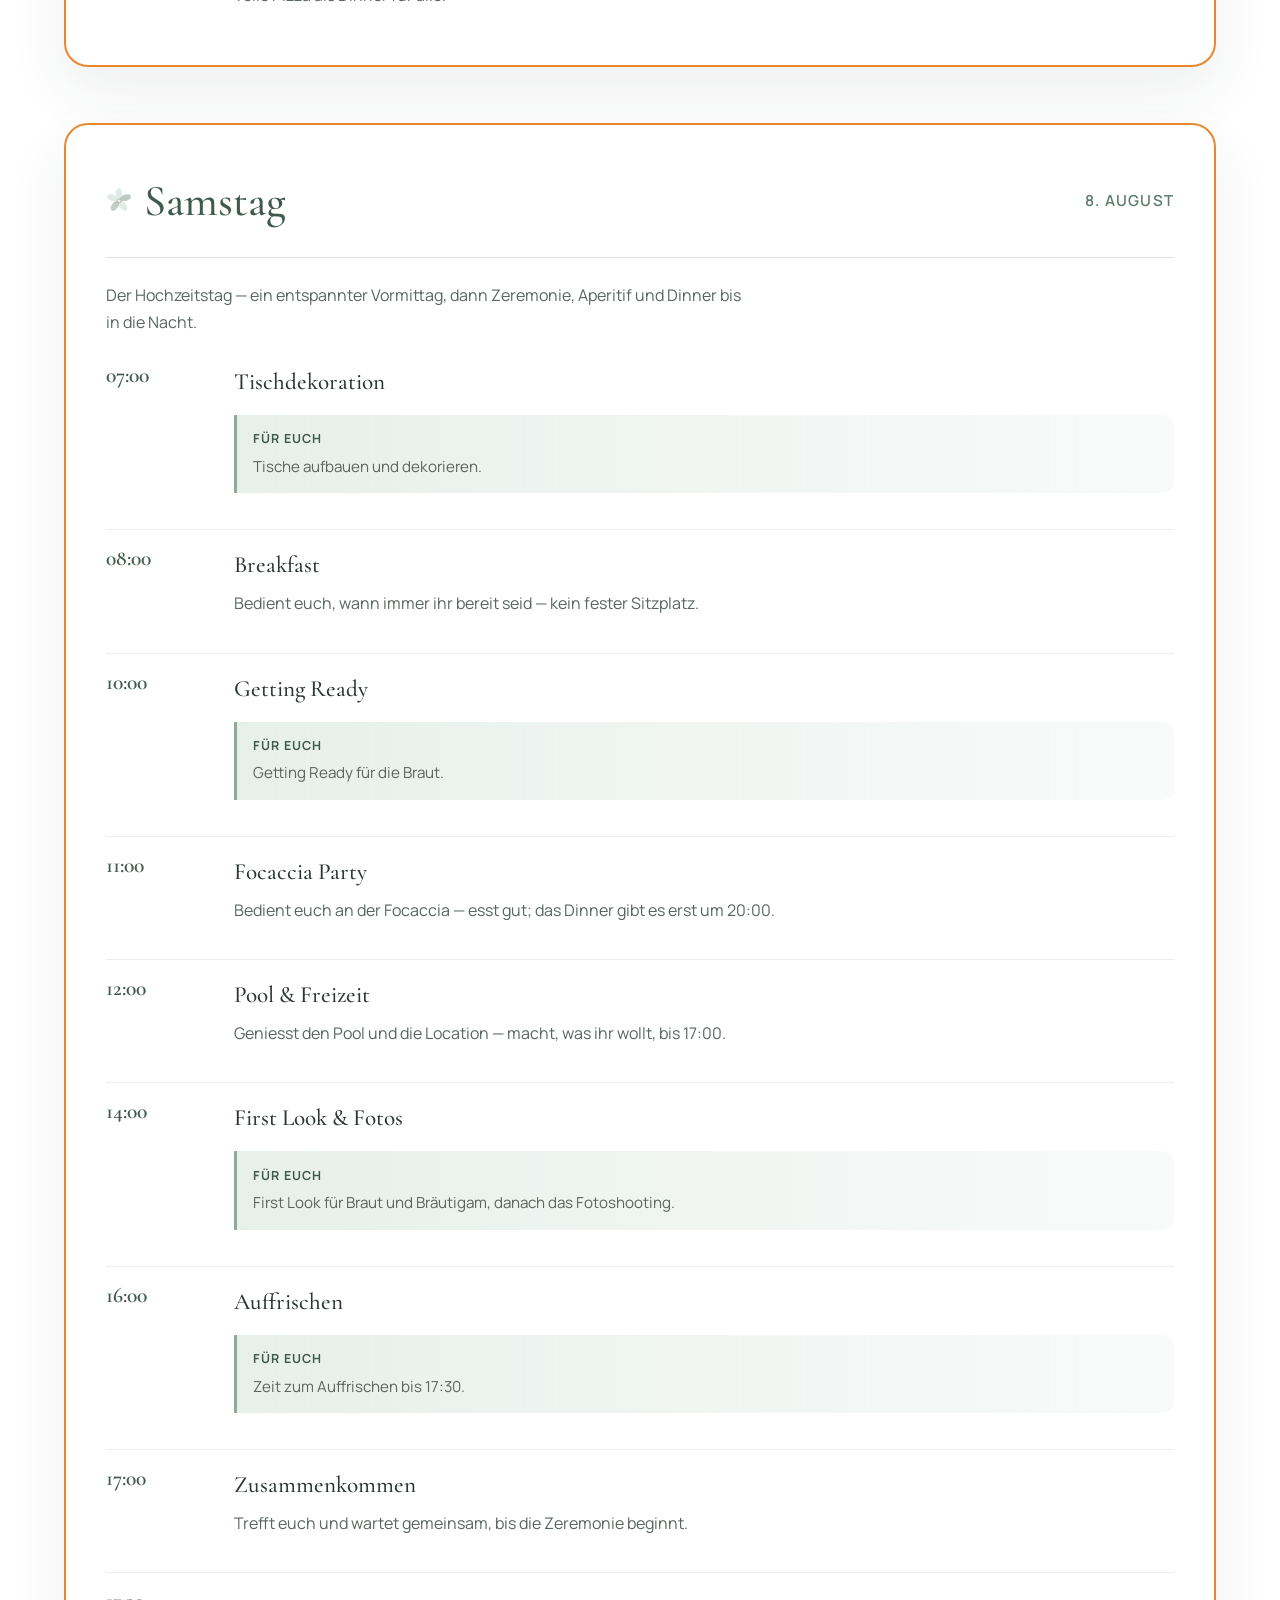
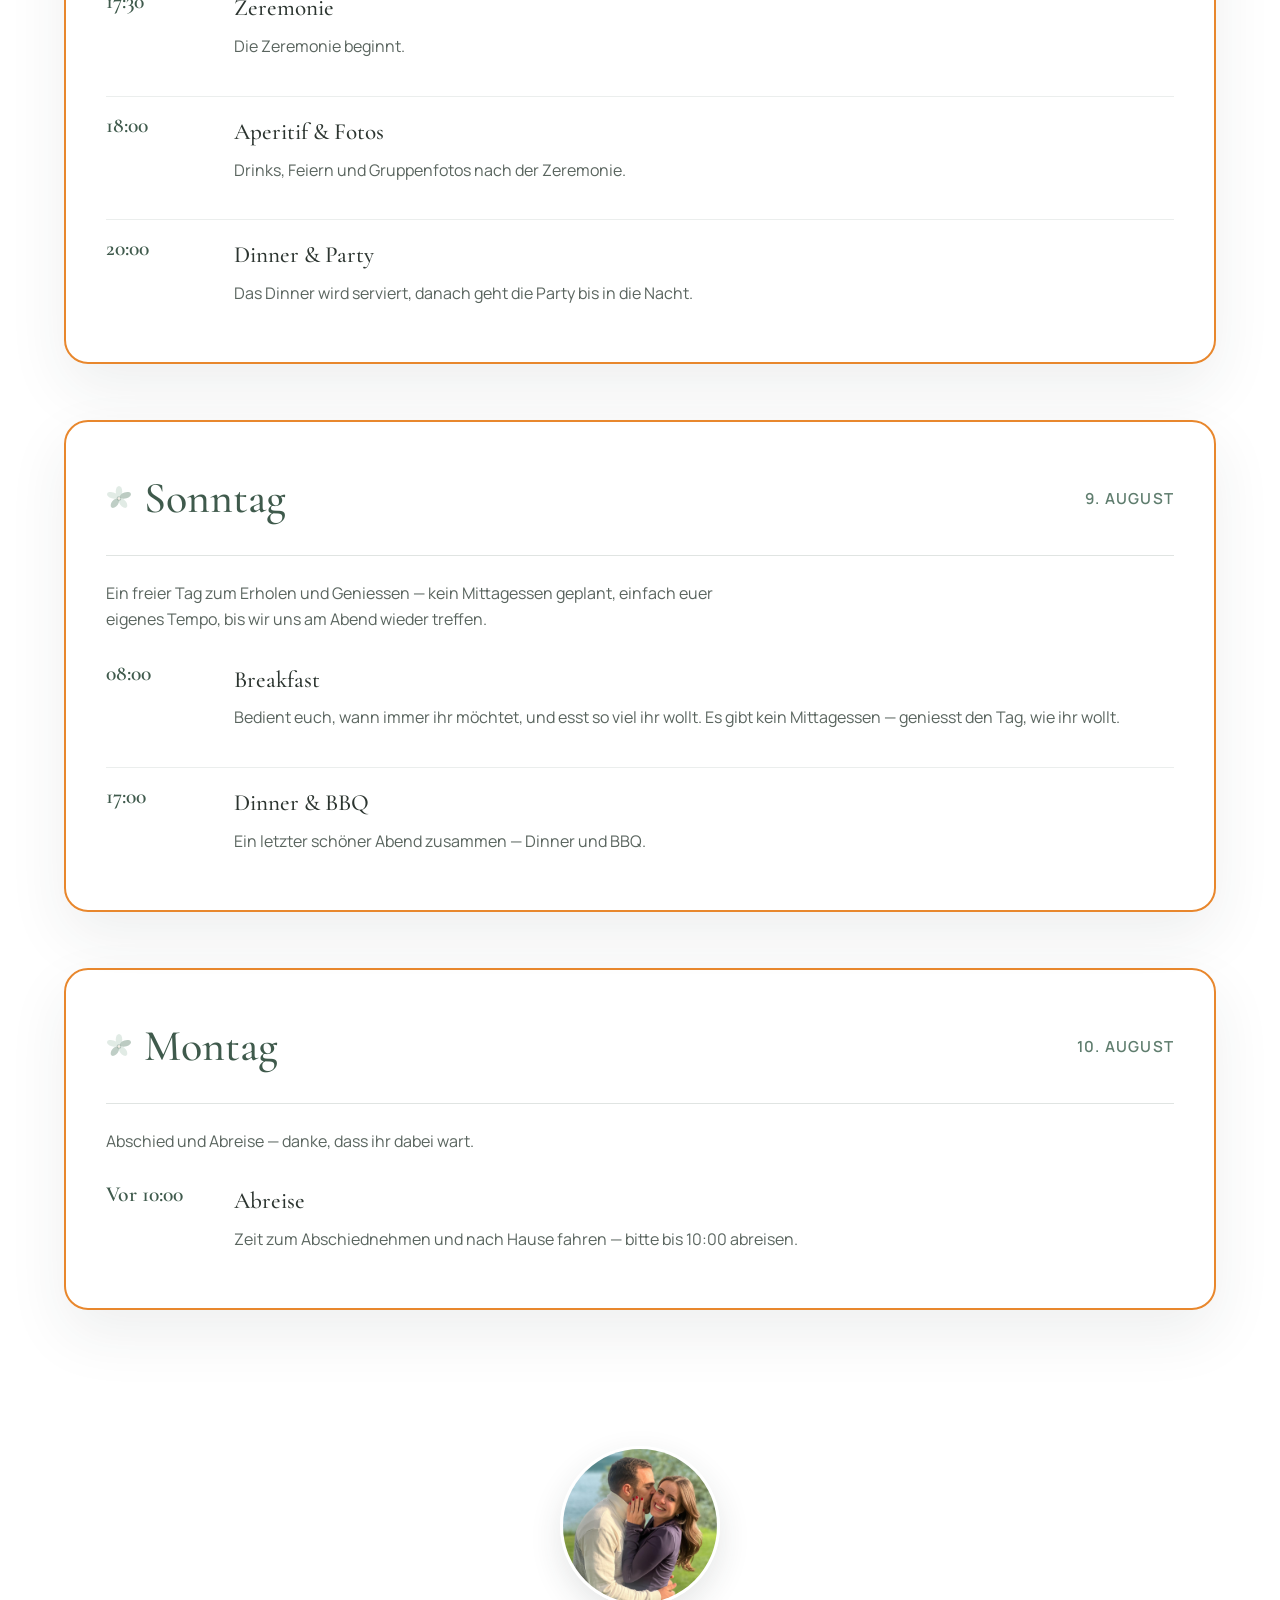
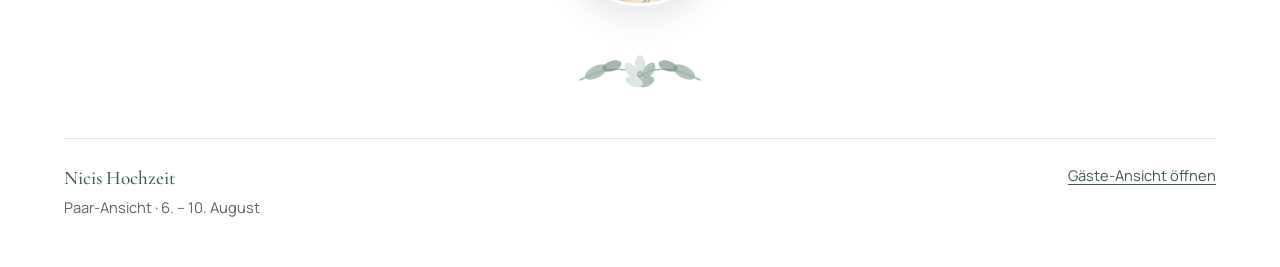
==== commit 6cb23694: "translate to german" ====
--- a/couple/index.html
+++ b/couple/index.html
@@ -1,12 +1,12 @@
 <!DOCTYPE html>
-<html lang="en">
+<html lang="de">
   <head>
     <meta charset="UTF-8" />
     <meta name="viewport" content="width=device-width, initial-scale=1.0" />
-    <title>Nici's Wedding — Couple</title>
+    <title>Nicis Hochzeit — Paar</title>
     <meta
       name="description"
-      content="Couple view with organisational details for Nici's Wedding — 6 to 10 August."
+      content="Paar-Ansicht mit organisatorischen Details für Nicis Hochzeit — 6. bis 10. August."
     />
     <link rel="preconnect" href="https://fonts.googleapis.com" />
     <link rel="preconnect" href="https://fonts.gstatic.com" crossorigin />
@@ -18,15 +18,15 @@
   </head>
   <body class="couple-view">
     <header class="site-header">
-      <nav class="nav" aria-label="Primary">
-        <a class="nav-brand" href="#top">Nici's Wedding</a>
+      <nav class="nav" aria-label="Hauptnavigation">
+        <a class="nav-brand" href="#top">Nicis Hochzeit</a>
         <ul class="nav-links">
-          <li><a href="#thursday">Thu</a></li>
-          <li><a href="#friday">Fri</a></li>
-          <li><a href="#saturday">Sat</a></li>
-          <li><a href="#sunday">Sun</a></li>
-          <li><a href="#monday">Mon</a></li>
-          <li><a href="../index.html">Guest view</a></li>
+          <li><a href="#thursday">Do</a></li>
+          <li><a href="#friday">Fr</a></li>
+          <li><a href="#saturday">Sa</a></li>
+          <li><a href="#sunday">So</a></li>
+          <li><a href="#monday">Mo</a></li>
+          <li><a href="../index.html">Gäste-Ansicht</a></li>
         </ul>
       </nav>
     </header>
@@ -75,15 +75,15 @@
           <img
             class="hero-photo"
             src="../assets/images/nici1.jpeg"
-            alt="The couple smiling together outdoors"
+            alt="Das Brautpaar lächelt gemeinsam im Freien"
             width="400"
             height="400"
           />
           <p class="hero-kicker">
-            <span class="badge">Couple view</span>
+            <span class="badge">Paar-Ansicht</span>
           </p>
-          <h1 class="hero-title" id="hero-title">Nici's Wedding</h1>
-          <p class="hero-dates">6 – 10 August</p>
+          <h1 class="hero-title" id="hero-title">Nicis Hochzeit</h1>
+          <p class="hero-dates">6. – 10. August</p>
           <img
             class="floral-divider"
             src="../assets/svg/divider.svg"
@@ -93,17 +93,17 @@
             aria-hidden="true"
           />
           <p class="hero-lead">
-            Your full plan with organisational notes for each part of the days —
-            timings and contacts will land here as you confirm them.
+            Euer vollständiger Plan mit organisatorischen Notizen zu jedem Teil
+            der Tage — Zeiten und Kontakte kommen hier rein, sobald sie feststehen.
           </p>
           <div class="hero-cta">
-            <a class="button button--primary" href="#thursday">View the days</a>
-            <a class="button button--ghost" href="#saturday">Wedding day</a>
+            <a class="button button--primary" href="#thursday">Plan ansehen</a>
+            <a class="button button--ghost" href="#saturday">Hochzeitstag</a>
           </div>
         </div>
       </section>
 
-      <section class="section" aria-label="Wedding days">
+      <section class="section" aria-label="Hochzeitstage">
         <div class="timeline">
           <article class="day" id="thursday">
             <header class="day-header">
@@ -116,33 +116,34 @@
                   height="64"
                   aria-hidden="true"
                 />
-                <h3 class="day-title">Thursday</h3>
+                <h3 class="day-title">Donnerstag</h3>
               </div>
-              <p class="day-date">6 August</p>
+              <p class="day-date">6. August</p>
             </header>
             <p class="day-intro">
-              Arrival day — everything today is optional. Guests can come and
-              go as they like, and join dinner if they feel like it.
+              Anreisetag — heute ist alles optional. Gäste können kommen und
+              gehen, wie sie möchten, und zum Dinner dazukommen, wenn ihnen danach ist.
             </p>
             <ul class="events">
               <li class="event">
                 <p class="event-time">16:00</p>
                 <div class="event-body">
-                  <h4>Hairstylist trial</h4>
-                  <div class="couple-only">
-                    <strong>For you</strong>
-                    <p>Trial appointment with the hairstylist.</p>
+                  <h4>Hairstylist-Probe</h4>
+                  <div class="couple-only">
+                    <strong>Für euch</strong>
+                    <p>Probetermin mit dem Hairstylist.</p>
                   </div>
                 </div>
               </li>
               <li class="event">
                 <p class="event-time">17:00</p>
                 <div class="event-body">
-                  <h4>Food shopping</h4>
-                  <div class="couple-only">
-                    <strong>For you</strong>
+                  <h4>Lebensmitteleinkauf</h4>
+                  <div class="couple-only">
+                    <strong>Für euch</strong>
                     <p>
-                      Shop for Friday breakfast and other food for the house.
+                      Einkaufen für das Breakfast am Freitag und weiteres Essen
+                      fürs Haus.
                     </p>
                   </div>
                 </div>
@@ -150,16 +151,16 @@
               <li class="event">
                 <p class="event-time">20:00</p>
                 <div class="event-body">
-                  <h4>Dinner together</h4>
-                  <p>
-                    A relaxed dinner for anyone who would like to join.
-                    Restaurant to be confirmed.
-                  </p>
-                  <div class="couple-only">
-                    <strong>For you</strong>
+                  <h4>Dinner zusammen</h4>
+                  <p>
+                    Ein entspanntes Dinner für alle, die mitkommen möchten.
+                    Restaurant wird noch bestätigt.
+                  </p>
+                  <div class="couple-only">
+                    <strong>Für euch</strong>
                     <p>
-                      Confirm who is joining and make the restaurant
-                      reservation.
+                      Bestätigen, wer mitkommt, und den Tisch im Restaurant
+                      reservieren.
                     </p>
                   </div>
                 </div>
@@ -178,13 +179,13 @@
                   height="64"
                   aria-hidden="true"
                 />
-                <h3 class="day-title">Friday</h3>
+                <h3 class="day-title">Freitag</h3>
               </div>
-              <p class="day-date">7 August</p>
+              <p class="day-date">7. August</p>
             </header>
             <p class="day-intro">
-              A free and easy day until the evening — guests can join what they
-              like. The official wedding begins at 17:00 with the Aperol bar.
+              Ein lockerer Tag bis zum Abend — Gäste können mitmachen, worauf sie
+              Lust haben. Offiziell beginnt die Hochzeit um 17:00 mit der Aperol Bar.
             </p>
             <ul class="events">
               <li class="event">
@@ -192,36 +193,37 @@
                 <div class="event-body">
                   <h4>Breakfast</h4>
                   <p>
-                    Help yourself from the fridge whenever you wake — no set
-                    time, just come when you are ready.
+                    Bedient euch aus dem Kühlschrank, wann immer ihr aufwacht —
+                    keine feste Zeit, kommt einfach, wenn ihr bereit seid.
                   </p>
                 </div>
               </li>
               <li class="event">
                 <p class="event-time">11:00</p>
                 <div class="event-body">
-                  <h4>Tables &amp; chairs delivery</h4>
-                  <div class="couple-only">
-                    <strong>For you</strong>
-                    <p>Tables and chairs arrive — be around for the delivery.</p>
+                  <h4>Lieferung Tische &amp; Stühle</h4>
+                  <div class="couple-only">
+                    <strong>Für euch</strong>
+                    <p>Tische und Stühle kommen an — für die Lieferung da sein.</p>
                   </div>
                 </div>
               </li>
               <li class="event">
                 <p class="event-time">12:00</p>
                 <div class="event-body">
-                  <h4>Spaghetti lunch</h4>
-                  <p>A simple pasta lunch for whoever is hungry.</p>
+                  <h4>Spaghetti-Lunch</h4>
+                  <p>Ein einfaches Pasta-Mittagessen für alle, die Hunger haben.</p>
                 </div>
               </li>
               <li class="event">
                 <p class="event-time">13:30</p>
                 <div class="event-body">
-                  <h4>Wedding briefing</h4>
-                  <div class="couple-only">
-                    <strong>For you</strong>
+                  <h4>Hochzeit-Briefing</h4>
+                  <div class="couple-only">
+                    <strong>Für euch</strong>
                     <p>
-                      Walk through the wedding details with the helpers.
+                      Hochzeitsdetails mit den Helferinnen und Helfern
+                      durchgehen.
                     </p>
                   </div>
                 </div>
@@ -229,35 +231,35 @@
               <li class="event">
                 <p class="event-time">15:00</p>
                 <div class="event-body">
-                  <h4>Pool time</h4>
-                  <p>Swim, sunbathe, or simply unwind by the pool.</p>
+                  <h4>Pool-Zeit</h4>
+                  <p>Schwimmen, sonnen oder einfach am Pool entspannen.</p>
                 </div>
               </li>
               <li class="event">
                 <p class="event-time">17:00</p>
                 <div class="event-body">
-                  <h4>Aperol bar opens</h4>
-                  <p>
-                    The official wedding begins — raise a glass and celebrate
-                    with us.
+                  <h4>Aperol Bar öffnet</h4>
+                  <p>
+                    Die offizielle Hochzeit beginnt — erhebt das Glas und feiert
+                    mit uns.
                   </p>
                 </div>
               </li>
               <li class="event">
                 <p class="event-time">18:00</p>
                 <div class="event-body">
-                  <h4>Bride styling</h4>
-                  <div class="couple-only">
-                    <strong>For you</strong>
-                    <p>Quick styling session for the bride.</p>
-                  </div>
-                </div>
-              </li>
-              <li class="event">
-                <p class="event-time">Evening</p>
-                <div class="event-body">
-                  <h4>Pizza dinner</h4>
-                  <p>Amazing pizza served as dinner for everyone.</p>
+                  <h4>Braut-Styling</h4>
+                  <div class="couple-only">
+                    <strong>Für euch</strong>
+                    <p>Kurzes Styling für die Braut.</p>
+                  </div>
+                </div>
+              </li>
+              <li class="event">
+                <p class="event-time">Abend</p>
+                <div class="event-body">
+                  <h4>Pizza-Dinner</h4>
+                  <p>Tolle Pizza als Dinner für alle.</p>
                 </div>
               </li>
             </ul>
@@ -274,22 +276,22 @@
                   height="64"
                   aria-hidden="true"
                 />
-                <h3 class="day-title">Saturday</h3>
+                <h3 class="day-title">Samstag</h3>
               </div>
-              <p class="day-date">8 August</p>
+              <p class="day-date">8. August</p>
             </header>
             <p class="day-intro">
-              The wedding day — a relaxed morning, then ceremony, aperitif, and
-              dinner into the night.
+              Der Hochzeitstag — ein entspannter Vormittag, dann Zeremonie,
+              Aperitif und Dinner bis in die Nacht.
             </p>
             <ul class="events">
               <li class="event">
                 <p class="event-time">07:00</p>
                 <div class="event-body">
-                  <h4>Table decoration</h4>
-                  <div class="couple-only">
-                    <strong>For you</strong>
-                    <p>Set up and decorate the tables.</p>
+                  <h4>Tischdekoration</h4>
+                  <div class="couple-only">
+                    <strong>Für euch</strong>
+                    <p>Tische aufbauen und dekorieren.</p>
                   </div>
                 </div>
               </li>
@@ -298,90 +300,91 @@
                 <div class="event-body">
                   <h4>Breakfast</h4>
                   <p>
-                    Help yourself whenever you are ready — no set sitting.
+                    Bedient euch, wann immer ihr bereit seid — kein fester
+                    Sitzplatz.
                   </p>
                 </div>
               </li>
               <li class="event">
                 <p class="event-time">10:00</p>
                 <div class="event-body">
-                  <h4>Getting ready</h4>
-                  <div class="couple-only">
-                    <strong>For you</strong>
-                    <p>Getting ready for the bride.</p>
+                  <h4>Getting Ready</h4>
+                  <div class="couple-only">
+                    <strong>Für euch</strong>
+                    <p>Getting Ready für die Braut.</p>
                   </div>
                 </div>
               </li>
               <li class="event">
                 <p class="event-time">11:00</p>
                 <div class="event-body">
-                  <h4>Focaccia party</h4>
-                  <p>
-                    Help yourself to focaccia — eat well; dinner is not until
-                    20:00.
+                  <h4>Focaccia Party</h4>
+                  <p>
+                    Bedient euch an der Focaccia — esst gut; das Dinner gibt es
+                    erst um 20:00.
                   </p>
                 </div>
               </li>
               <li class="event">
                 <p class="event-time">12:00</p>
                 <div class="event-body">
-                  <h4>Pool &amp; free time</h4>
-                  <p>
-                    Enjoy the pool and the location — do as you please until
-                    17:00.
+                  <h4>Pool &amp; Freizeit</h4>
+                  <p>
+                    Geniesst den Pool und die Location — macht, was ihr wollt,
+                    bis 17:00.
                   </p>
                 </div>
               </li>
               <li class="event">
                 <p class="event-time">14:00</p>
                 <div class="event-body">
-                  <h4>First look &amp; photos</h4>
-                  <div class="couple-only">
-                    <strong>For you</strong>
-                    <p>First look for bride and groom, then the photoshoot.</p>
+                  <h4>First Look &amp; Fotos</h4>
+                  <div class="couple-only">
+                    <strong>Für euch</strong>
+                    <p>First Look für Braut und Bräutigam, danach das Fotoshooting.</p>
                   </div>
                 </div>
               </li>
               <li class="event">
                 <p class="event-time">16:00</p>
                 <div class="event-body">
-                  <h4>Refresh</h4>
-                  <div class="couple-only">
-                    <strong>For you</strong>
-                    <p>Time to refresh until 17:30.</p>
+                  <h4>Auffrischen</h4>
+                  <div class="couple-only">
+                    <strong>Für euch</strong>
+                    <p>Zeit zum Auffrischen bis 17:30.</p>
                   </div>
                 </div>
               </li>
               <li class="event">
                 <p class="event-time">17:00</p>
                 <div class="event-body">
-                  <h4>Gathering</h4>
-                  <p>
-                    Meet up and wait together before the ceremony begins.
+                  <h4>Zusammenkommen</h4>
+                  <p>
+                    Trefft euch und wartet gemeinsam, bis die Zeremonie beginnt.
                   </p>
                 </div>
               </li>
               <li class="event">
                 <p class="event-time">17:30</p>
                 <div class="event-body">
-                  <h4>Ceremony</h4>
-                  <p>The ceremony begins.</p>
+                  <h4>Zeremonie</h4>
+                  <p>Die Zeremonie beginnt.</p>
                 </div>
               </li>
               <li class="event">
                 <p class="event-time">18:00</p>
                 <div class="event-body">
-                  <h4>Aperitif &amp; photos</h4>
-                  <p>
-                    Drinks, celebration, and group photos after the ceremony.
+                  <h4>Aperitif &amp; Fotos</h4>
+                  <p>
+                    Drinks, Feiern und Gruppenfotos nach der Zeremonie.
                   </p>
                 </div>
               </li>
               <li class="event">
                 <p class="event-time">20:00</p>
                 <div class="event-body">
-                  <h4>Dinner &amp; party</h4>
-                  <p>Dinner is served, then the party continues into the night.</p>
+                  <h4>Dinner &amp; Party</h4>
+                  <p>Das Dinner wird serviert, danach geht die Party bis in die Nacht.</p>
                 </div>
               </li>
             </ul>
@@ -398,13 +401,13 @@
                   height="64"
                   aria-hidden="true"
                 />
-                <h3 class="day-title">Sunday</h3>
+                <h3 class="day-title">Sonntag</h3>
               </div>
-              <p class="day-date">9 August</p>
+              <p class="day-date">9. August</p>
             </header>
             <p class="day-intro">
-              A free day to recover and enjoy — no lunch planned, just your own
-              pace until we gather again in the evening.
+              Ein freier Tag zum Erholen und Geniessen — kein Mittagessen geplant,
+              einfach euer eigenes Tempo, bis wir uns am Abend wieder treffen.
             </p>
             <ul class="events">
               <li class="event">
@@ -412,8 +415,9 @@
                 <div class="event-body">
                   <h4>Breakfast</h4>
                   <p>
-                    Help yourself whenever you like, and eat as much as you
-                    want. There will be no lunch — enjoy the day as you please.
+                    Bedient euch, wann immer ihr möchtet, und esst so viel ihr
+                    wollt. Es gibt kein Mittagessen — geniesst den Tag, wie ihr
+                    wollt.
                   </p>
                 </div>
               </li>
@@ -422,7 +426,7 @@
                 <div class="event-body">
                   <h4>Dinner &amp; BBQ</h4>
                   <p>
-                    One last beautiful evening together — dinner and BBQ.
+                    Ein letzter schöner Abend zusammen — Dinner und BBQ.
                   </p>
                 </div>
               </li>
@@ -440,19 +444,19 @@
                   height="64"
                   aria-hidden="true"
                 />
-                <h3 class="day-title">Monday</h3>
+                <h3 class="day-title">Montag</h3>
               </div>
-              <p class="day-date">10 August</p>
+              <p class="day-date">10. August</p>
             </header>
             <p class="day-intro">
-              Farewells and departures — thank you for being part of it.
+              Abschied und Abreise — danke, dass ihr dabei wart.
             </p>
             <ul class="events">
               <li class="event">
-                <p class="event-time">Before 10:00</p>
-                <div class="event-body">
-                  <h4>Departure</h4>
-                  <p>Time to say goodbye and head home — please leave by 10:00.</p>
+                <p class="event-time">Vor 10:00</p>
+                <div class="event-body">
+                  <h4>Abreise</h4>
+                  <p>Zeit zum Abschiednehmen und nach Hause fahren — bitte bis 10:00 abreisen.</p>
                 </div>
               </li>
             </ul>
@@ -465,7 +469,7 @@
       <div class="closing-photo">
         <img
           src="../assets/images/nici2.jpeg"
-          alt="The couple in a warm embrace"
+          alt="Das Brautpaar in einer warmen Umarmung"
           width="400"
           height="400"
           loading="lazy"
@@ -482,10 +486,10 @@
       </div>
       <div class="footer">
         <div>
-          <strong>Nici's Wedding</strong>
-          <div>Couple view · 6 – 10 August</div>
+          <strong>Nicis Hochzeit</strong>
+          <div>Paar-Ansicht · 6. – 10. August</div>
         </div>
-        <div><a href="../index.html">Open guest view</a></div>
+        <div><a href="../index.html">Gäste-Ansicht öffnen</a></div>
       </div>
     </footer>
 
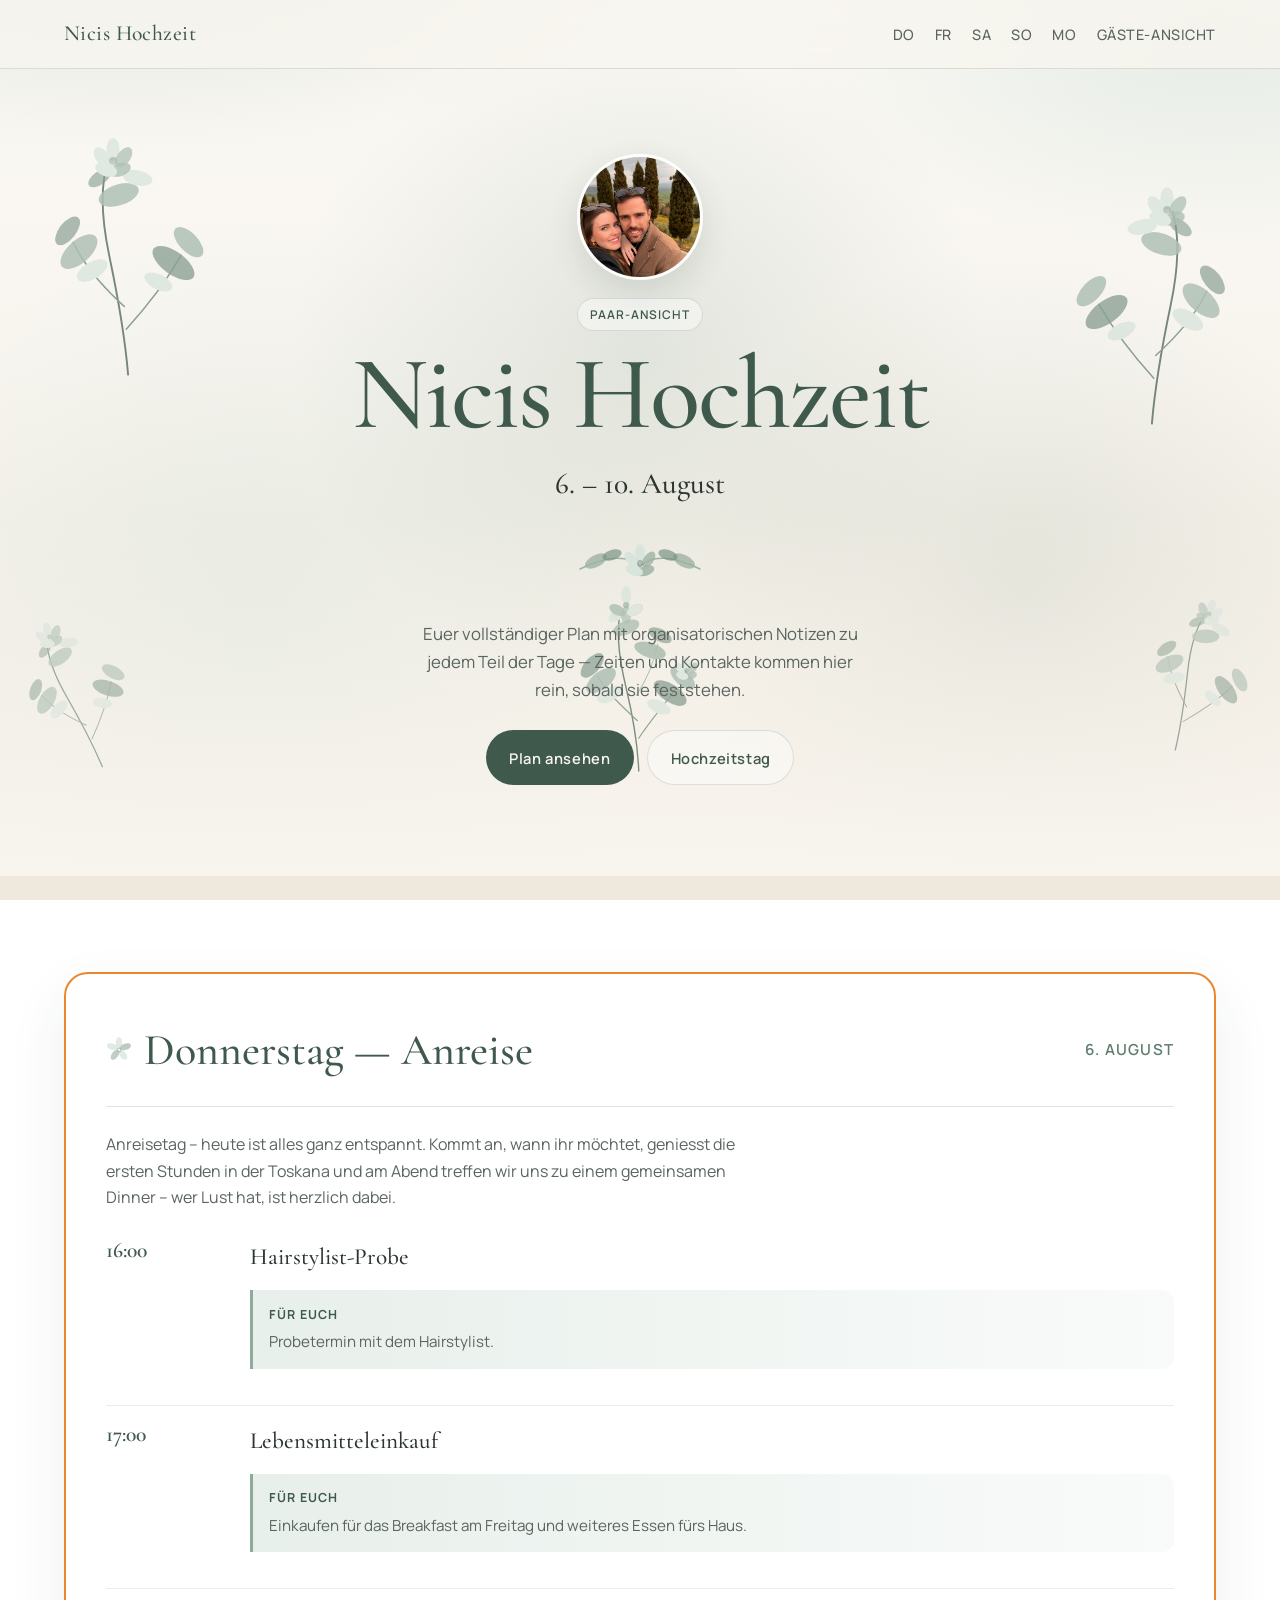
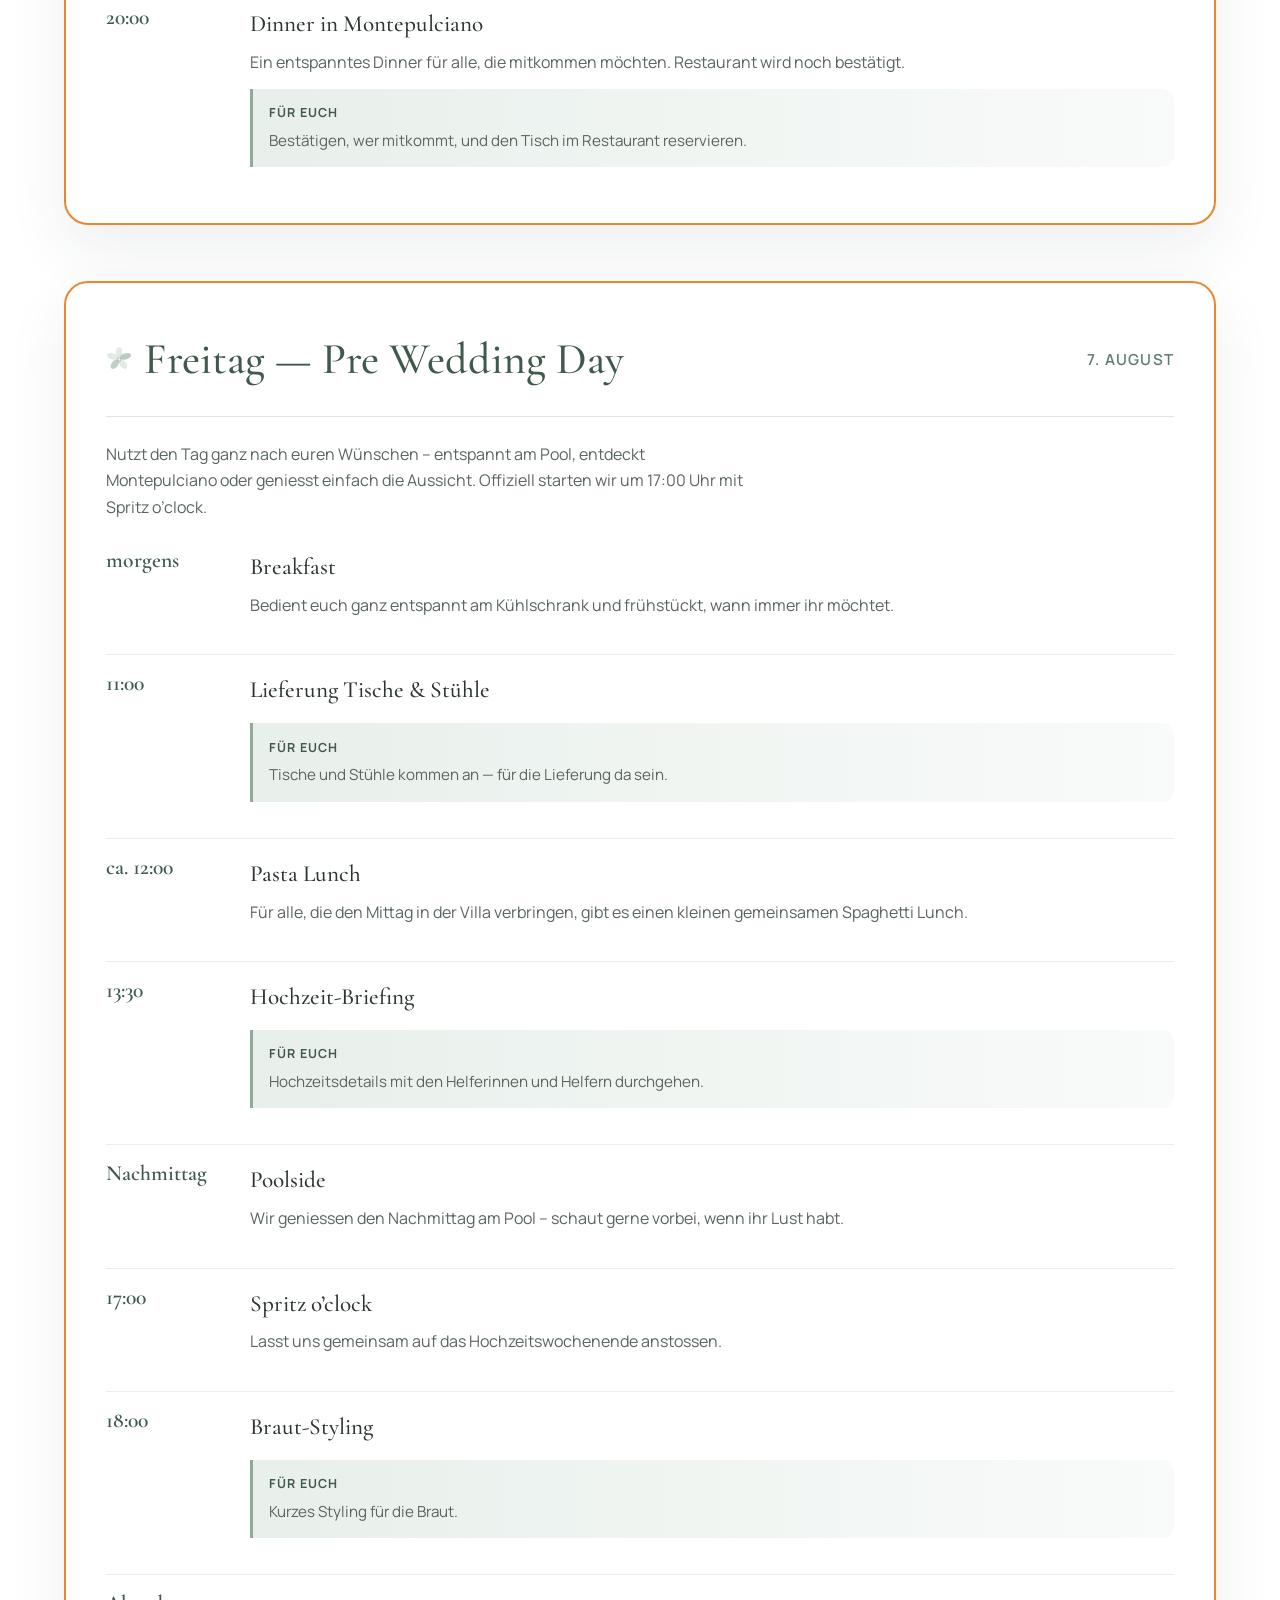
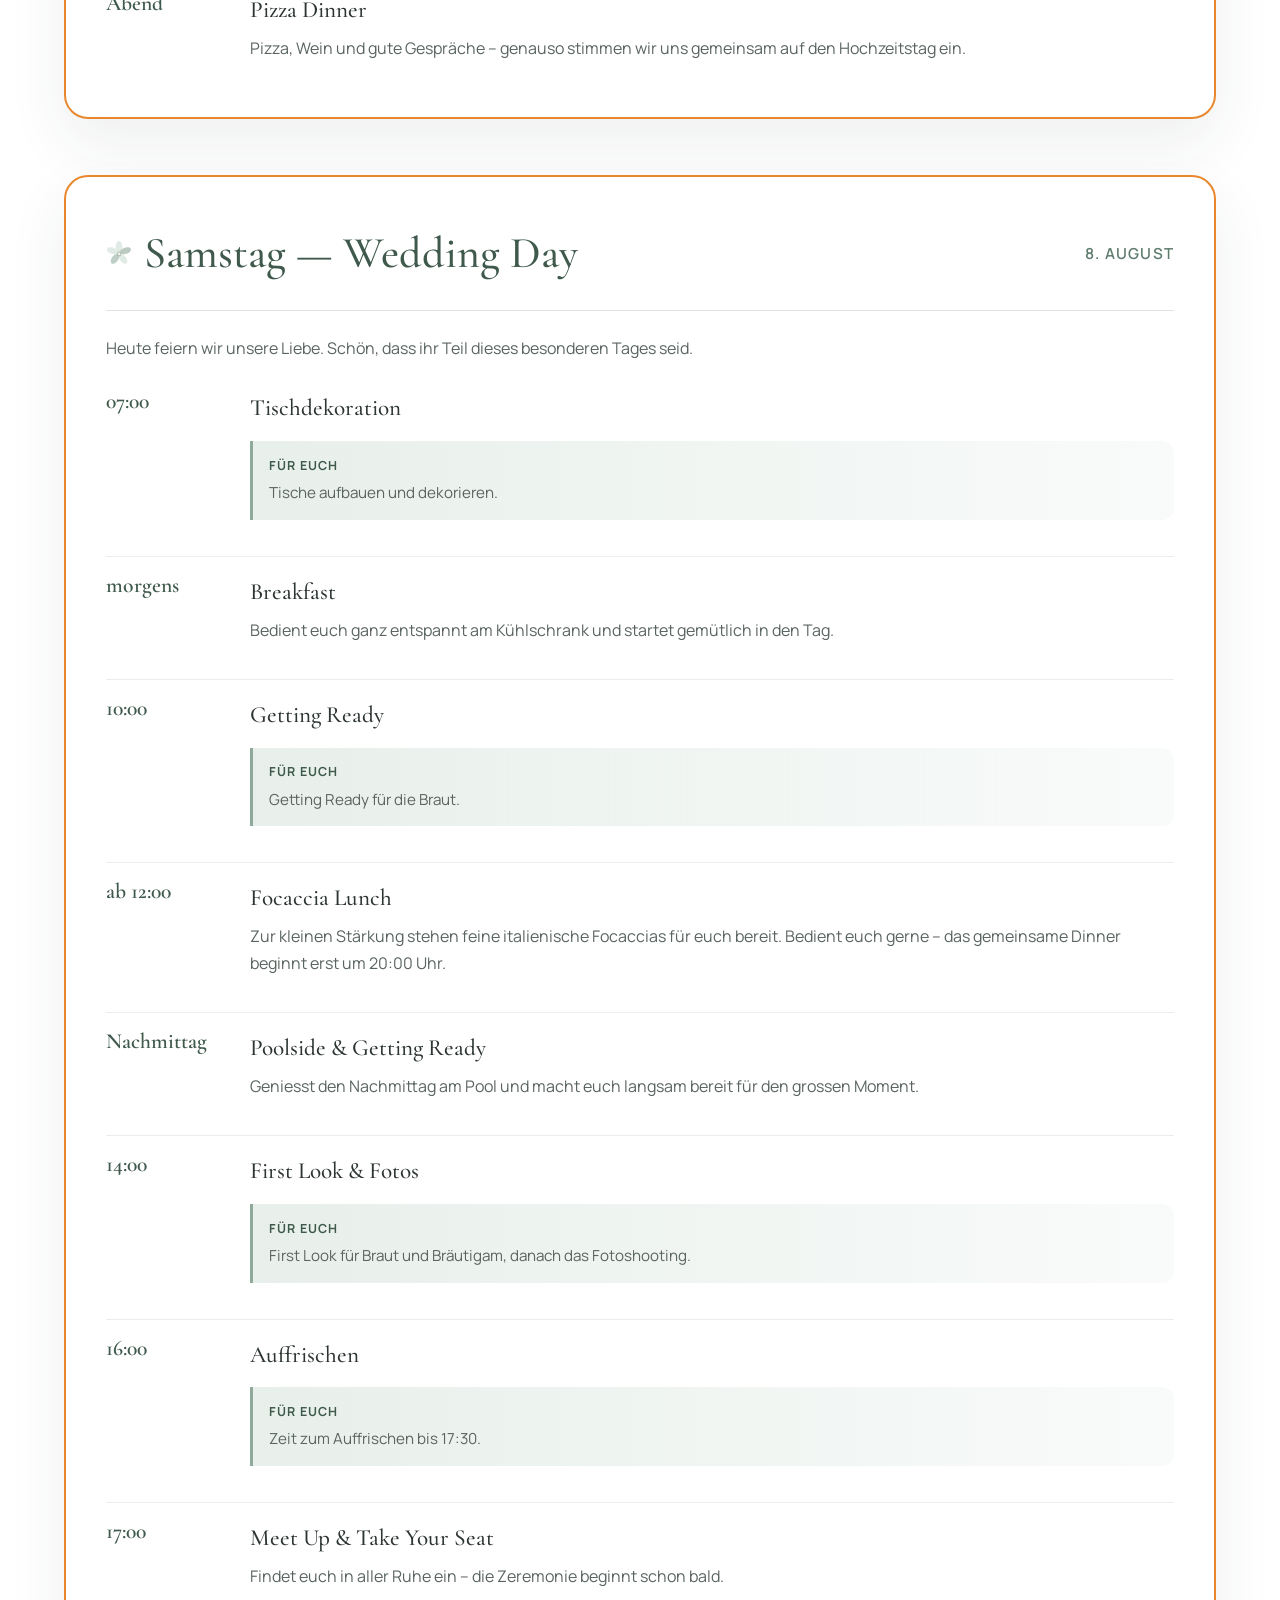
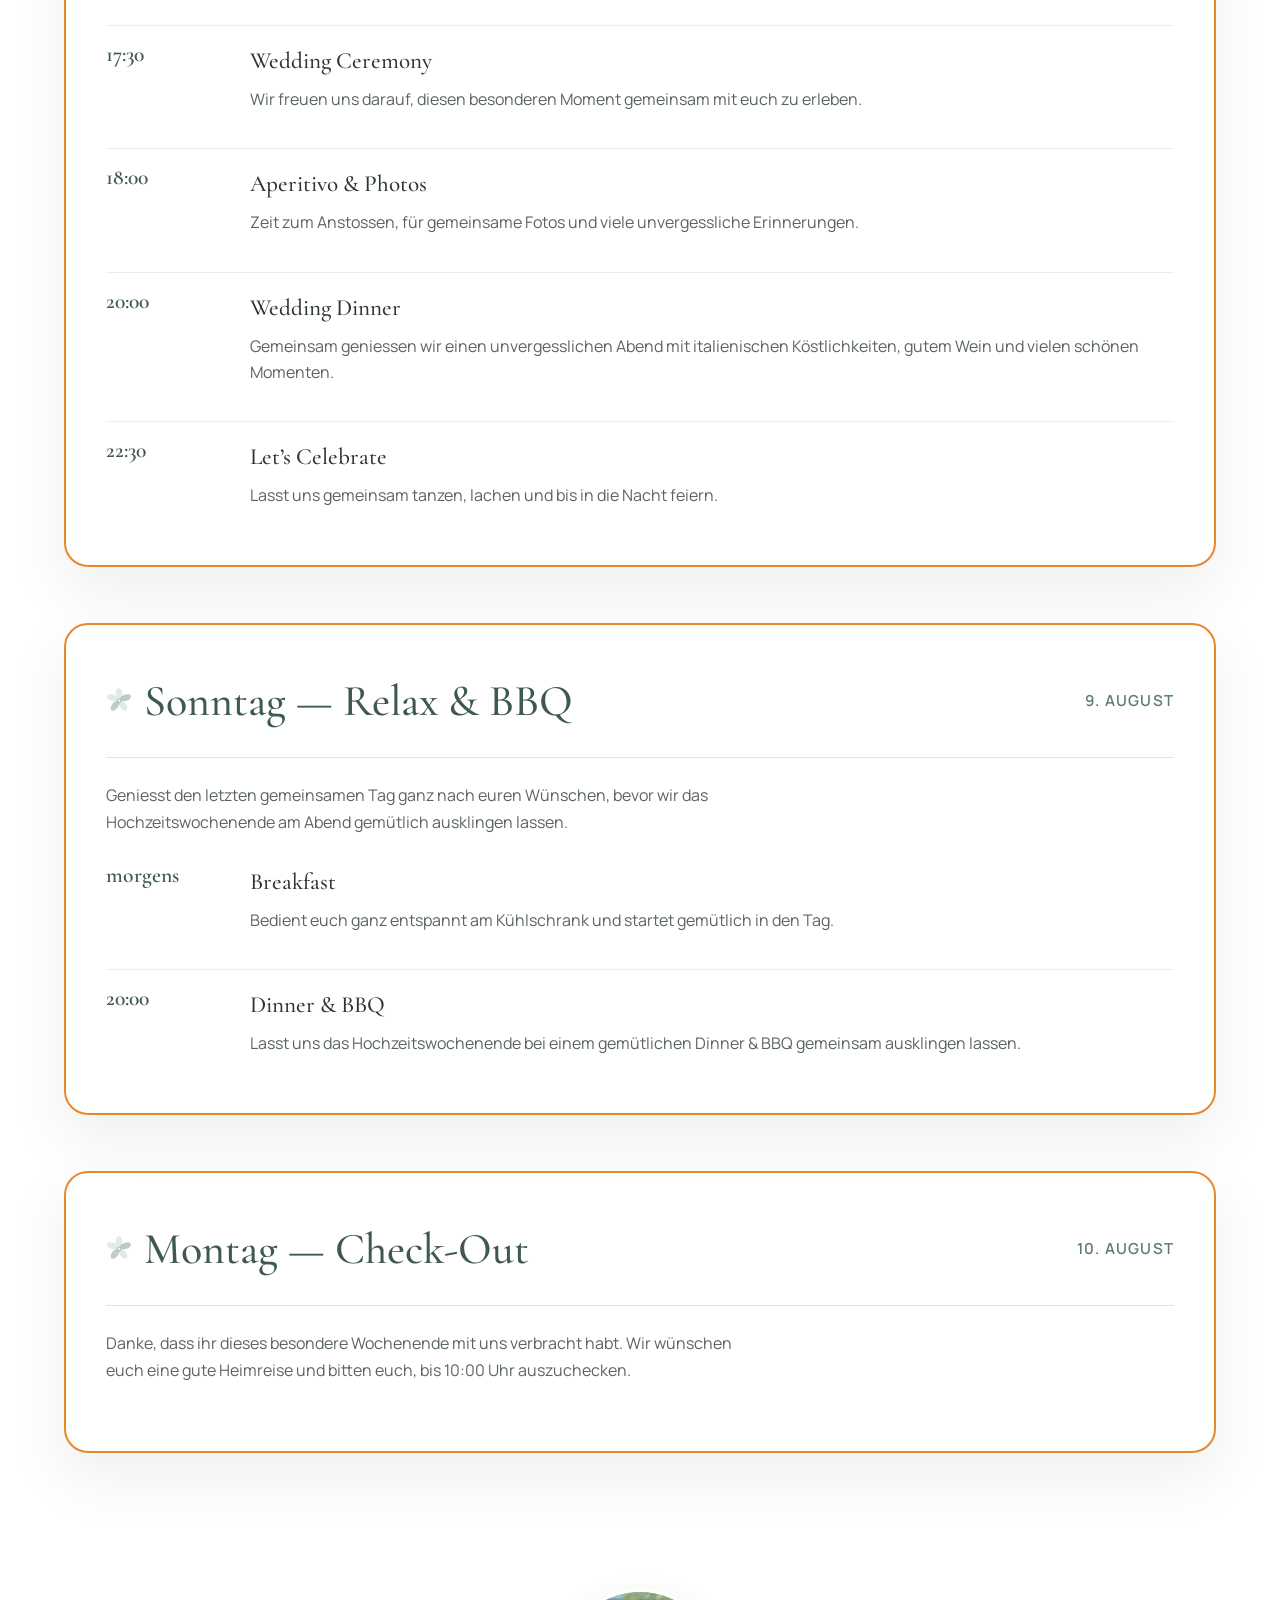
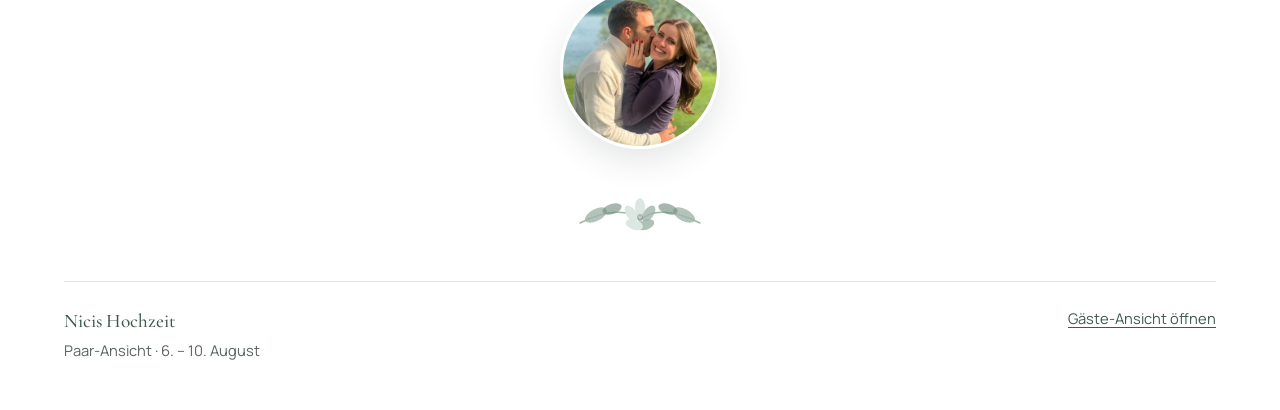
==== commit 6ab2f465: "rephrase jasmin" ====
--- a/couple/index.html
+++ b/couple/index.html
@@ -116,13 +116,15 @@
                   height="64"
                   aria-hidden="true"
                 />
-                <h3 class="day-title">Donnerstag</h3>
+                <h3 class="day-title">Donnerstag — Anreise</h3>
               </div>
               <p class="day-date">6. August</p>
             </header>
             <p class="day-intro">
-              Anreisetag — heute ist alles optional. Gäste können kommen und
-              gehen, wie sie möchten, und zum Dinner dazukommen, wenn ihnen danach ist.
+              Anreisetag – heute ist alles ganz entspannt. Kommt an, wann ihr
+              möchtet, geniesst die ersten Stunden in der Toskana und am Abend
+              treffen wir uns zu einem gemeinsamen Dinner – wer Lust hat, ist
+              herzlich dabei.
             </p>
             <ul class="events">
               <li class="event">
@@ -151,7 +153,7 @@
               <li class="event">
                 <p class="event-time">20:00</p>
                 <div class="event-body">
-                  <h4>Dinner zusammen</h4>
+                  <h4>Dinner in Montepulciano</h4>
                   <p>
                     Ein entspanntes Dinner für alle, die mitkommen möchten.
                     Restaurant wird noch bestätigt.
@@ -179,22 +181,23 @@
                   height="64"
                   aria-hidden="true"
                 />
-                <h3 class="day-title">Freitag</h3>
+                <h3 class="day-title">Freitag — Pre Wedding Day</h3>
               </div>
               <p class="day-date">7. August</p>
             </header>
             <p class="day-intro">
-              Ein lockerer Tag bis zum Abend — Gäste können mitmachen, worauf sie
-              Lust haben. Offiziell beginnt die Hochzeit um 17:00 mit der Aperol Bar.
+              Nutzt den Tag ganz nach euren Wünschen – entspannt am Pool,
+              entdeckt Montepulciano oder geniesst einfach die Aussicht.
+              Offiziell starten wir um 17:00 Uhr mit Spritz o’clock.
             </p>
             <ul class="events">
               <li class="event">
-                <p class="event-time">08:00</p>
+                <p class="event-time">morgens</p>
                 <div class="event-body">
                   <h4>Breakfast</h4>
                   <p>
-                    Bedient euch aus dem Kühlschrank, wann immer ihr aufwacht —
-                    keine feste Zeit, kommt einfach, wenn ihr bereit seid.
+                    Bedient euch ganz entspannt am Kühlschrank und frühstückt,
+                    wann immer ihr möchtet.
                   </p>
                 </div>
               </li>
@@ -209,10 +212,13 @@
                 </div>
               </li>
               <li class="event">
-                <p class="event-time">12:00</p>
-                <div class="event-body">
-                  <h4>Spaghetti-Lunch</h4>
-                  <p>Ein einfaches Pasta-Mittagessen für alle, die Hunger haben.</p>
+                <p class="event-time">ca. 12:00</p>
+                <div class="event-body">
+                  <h4>Pasta Lunch</h4>
+                  <p>
+                    Für alle, die den Mittag in der Villa verbringen, gibt es
+                    einen kleinen gemeinsamen Spaghetti Lunch.
+                  </p>
                 </div>
               </li>
               <li class="event">
@@ -229,19 +235,21 @@
                 </div>
               </li>
               <li class="event">
-                <p class="event-time">15:00</p>
-                <div class="event-body">
-                  <h4>Pool-Zeit</h4>
-                  <p>Schwimmen, sonnen oder einfach am Pool entspannen.</p>
+                <p class="event-time">Nachmittag</p>
+                <div class="event-body">
+                  <h4>Poolside</h4>
+                  <p>
+                    Wir geniessen den Nachmittag am Pool – schaut gerne vorbei,
+                    wenn ihr Lust habt.
+                  </p>
                 </div>
               </li>
               <li class="event">
                 <p class="event-time">17:00</p>
                 <div class="event-body">
-                  <h4>Aperol Bar öffnet</h4>
-                  <p>
-                    Die offizielle Hochzeit beginnt — erhebt das Glas und feiert
-                    mit uns.
+                  <h4>Spritz o’clock</h4>
+                  <p>
+                    Lasst uns gemeinsam auf das Hochzeitswochenende anstossen.
                   </p>
                 </div>
               </li>
@@ -258,8 +266,11 @@
               <li class="event">
                 <p class="event-time">Abend</p>
                 <div class="event-body">
-                  <h4>Pizza-Dinner</h4>
-                  <p>Tolle Pizza als Dinner für alle.</p>
+                  <h4>Pizza Dinner</h4>
+                  <p>
+                    Pizza, Wein und gute Gespräche – genauso stimmen wir uns
+                    gemeinsam auf den Hochzeitstag ein.
+                  </p>
                 </div>
               </li>
             </ul>
@@ -276,13 +287,13 @@
                   height="64"
                   aria-hidden="true"
                 />
-                <h3 class="day-title">Samstag</h3>
+                <h3 class="day-title">Samstag — Wedding Day</h3>
               </div>
               <p class="day-date">8. August</p>
             </header>
             <p class="day-intro">
-              Der Hochzeitstag — ein entspannter Vormittag, dann Zeremonie,
-              Aperitif und Dinner bis in die Nacht.
+              Heute feiern wir unsere Liebe. Schön, dass ihr Teil dieses
+              besonderen Tages seid.
             </p>
             <ul class="events">
               <li class="event">
@@ -296,12 +307,12 @@
                 </div>
               </li>
               <li class="event">
-                <p class="event-time">08:00</p>
+                <p class="event-time">morgens</p>
                 <div class="event-body">
                   <h4>Breakfast</h4>
                   <p>
-                    Bedient euch, wann immer ihr bereit seid — kein fester
-                    Sitzplatz.
+                    Bedient euch ganz entspannt am Kühlschrank und startet
+                    gemütlich in den Tag.
                   </p>
                 </div>
               </li>
@@ -316,22 +327,23 @@
                 </div>
               </li>
               <li class="event">
-                <p class="event-time">11:00</p>
-                <div class="event-body">
-                  <h4>Focaccia Party</h4>
-                  <p>
-                    Bedient euch an der Focaccia — esst gut; das Dinner gibt es
-                    erst um 20:00.
-                  </p>
-                </div>
-              </li>
-              <li class="event">
-                <p class="event-time">12:00</p>
-                <div class="event-body">
-                  <h4>Pool &amp; Freizeit</h4>
-                  <p>
-                    Geniesst den Pool und die Location — macht, was ihr wollt,
-                    bis 17:00.
+                <p class="event-time">ab 12:00</p>
+                <div class="event-body">
+                  <h4>Focaccia Lunch</h4>
+                  <p>
+                    Zur kleinen Stärkung stehen feine italienische Focaccias
+                    für euch bereit. Bedient euch gerne – das gemeinsame Dinner
+                    beginnt erst um 20:00 Uhr.
+                  </p>
+                </div>
+              </li>
+              <li class="event">
+                <p class="event-time">Nachmittag</p>
+                <div class="event-body">
+                  <h4>Poolside &amp; Getting Ready</h4>
+                  <p>
+                    Geniesst den Nachmittag am Pool und macht euch langsam
+                    bereit für den grossen Moment.
                   </p>
                 </div>
               </li>
@@ -358,33 +370,52 @@
               <li class="event">
                 <p class="event-time">17:00</p>
                 <div class="event-body">
-                  <h4>Zusammenkommen</h4>
-                  <p>
-                    Trefft euch und wartet gemeinsam, bis die Zeremonie beginnt.
+                  <h4>Meet Up &amp; Take Your Seat</h4>
+                  <p>
+                    Findet euch in aller Ruhe ein – die Zeremonie beginnt schon
+                    bald.
                   </p>
                 </div>
               </li>
               <li class="event">
                 <p class="event-time">17:30</p>
                 <div class="event-body">
-                  <h4>Zeremonie</h4>
-                  <p>Die Zeremonie beginnt.</p>
+                  <h4>Wedding Ceremony</h4>
+                  <p>
+                    Wir freuen uns darauf, diesen besonderen Moment gemeinsam
+                    mit euch zu erleben.
+                  </p>
                 </div>
               </li>
               <li class="event">
                 <p class="event-time">18:00</p>
                 <div class="event-body">
-                  <h4>Aperitif &amp; Fotos</h4>
-                  <p>
-                    Drinks, Feiern und Gruppenfotos nach der Zeremonie.
+                  <h4>Aperitivo &amp; Photos</h4>
+                  <p>
+                    Zeit zum Anstossen, für gemeinsame Fotos und viele
+                    unvergessliche Erinnerungen.
                   </p>
                 </div>
               </li>
               <li class="event">
                 <p class="event-time">20:00</p>
                 <div class="event-body">
-                  <h4>Dinner &amp; Party</h4>
-                  <p>Das Dinner wird serviert, danach geht die Party bis in die Nacht.</p>
+                  <h4>Wedding Dinner</h4>
+                  <p>
+                    Gemeinsam geniessen wir einen unvergesslichen Abend mit
+                    italienischen Köstlichkeiten, gutem Wein und vielen schönen
+                    Momenten.
+                  </p>
+                </div>
+              </li>
+              <li class="event">
+                <p class="event-time">22:30</p>
+                <div class="event-body">
+                  <h4>Let’s Celebrate</h4>
+                  <p>
+                    Lasst uns gemeinsam tanzen, lachen und bis in die Nacht
+                    feiern.
+                  </p>
                 </div>
               </li>
             </ul>
@@ -401,32 +432,33 @@
                   height="64"
                   aria-hidden="true"
                 />
-                <h3 class="day-title">Sonntag</h3>
+                <h3 class="day-title">Sonntag — Relax &amp; BBQ</h3>
               </div>
               <p class="day-date">9. August</p>
             </header>
             <p class="day-intro">
-              Ein freier Tag zum Erholen und Geniessen — kein Mittagessen geplant,
-              einfach euer eigenes Tempo, bis wir uns am Abend wieder treffen.
+              Geniesst den letzten gemeinsamen Tag ganz nach euren Wünschen,
+              bevor wir das Hochzeitswochenende am Abend gemütlich ausklingen
+              lassen.
             </p>
             <ul class="events">
               <li class="event">
-                <p class="event-time">08:00</p>
+                <p class="event-time">morgens</p>
                 <div class="event-body">
                   <h4>Breakfast</h4>
                   <p>
-                    Bedient euch, wann immer ihr möchtet, und esst so viel ihr
-                    wollt. Es gibt kein Mittagessen — geniesst den Tag, wie ihr
-                    wollt.
-                  </p>
-                </div>
-              </li>
-              <li class="event">
-                <p class="event-time">17:00</p>
+                    Bedient euch ganz entspannt am Kühlschrank und startet
+                    gemütlich in den Tag.
+                  </p>
+                </div>
+              </li>
+              <li class="event">
+                <p class="event-time">20:00</p>
                 <div class="event-body">
                   <h4>Dinner &amp; BBQ</h4>
                   <p>
-                    Ein letzter schöner Abend zusammen — Dinner und BBQ.
+                    Lasst uns das Hochzeitswochenende bei einem gemütlichen
+                    Dinner &amp; BBQ gemeinsam ausklingen lassen.
                   </p>
                 </div>
               </li>
@@ -444,22 +476,15 @@
                   height="64"
                   aria-hidden="true"
                 />
-                <h3 class="day-title">Montag</h3>
+                <h3 class="day-title">Montag — Check-Out</h3>
               </div>
               <p class="day-date">10. August</p>
             </header>
             <p class="day-intro">
-              Abschied und Abreise — danke, dass ihr dabei wart.
+              Danke, dass ihr dieses besondere Wochenende mit uns verbracht
+              habt. Wir wünschen euch eine gute Heimreise und bitten euch, bis
+              10:00 Uhr auszuchecken.
             </p>
-            <ul class="events">
-              <li class="event">
-                <p class="event-time">Vor 10:00</p>
-                <div class="event-body">
-                  <h4>Abreise</h4>
-                  <p>Zeit zum Abschiednehmen und nach Hause fahren — bitte bis 10:00 abreisen.</p>
-                </div>
-              </li>
-            </ul>
           </article>
         </div>
       </section>
--- a/css/styles.css
+++ b/css/styles.css
@@ -481,7 +481,7 @@
 
 .event {
   display: grid;
-  grid-template-columns: 6.5rem 1fr;
+  grid-template-columns: 7.5rem 1fr;
   gap: 1rem 1.5rem;
   padding: 1rem 0;
   border-top: 1px solid rgba(63, 90, 76, 0.1);
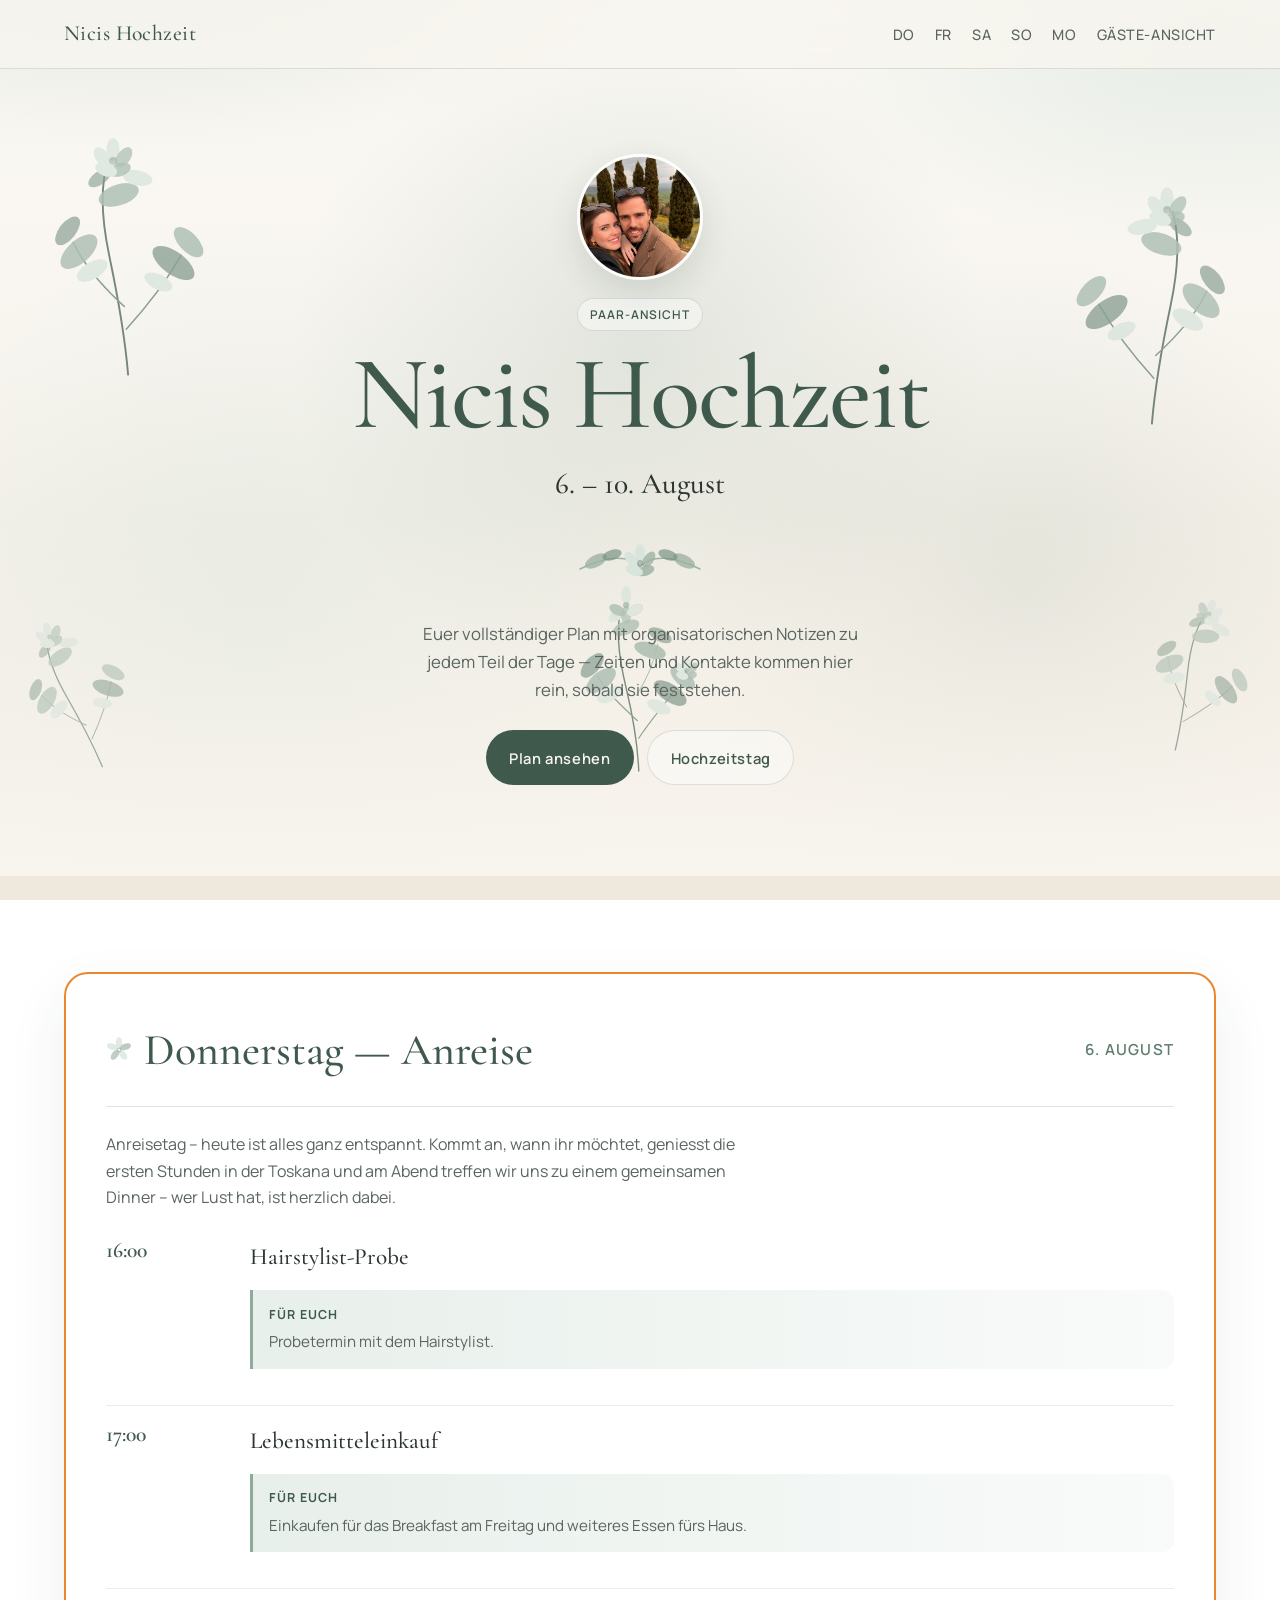
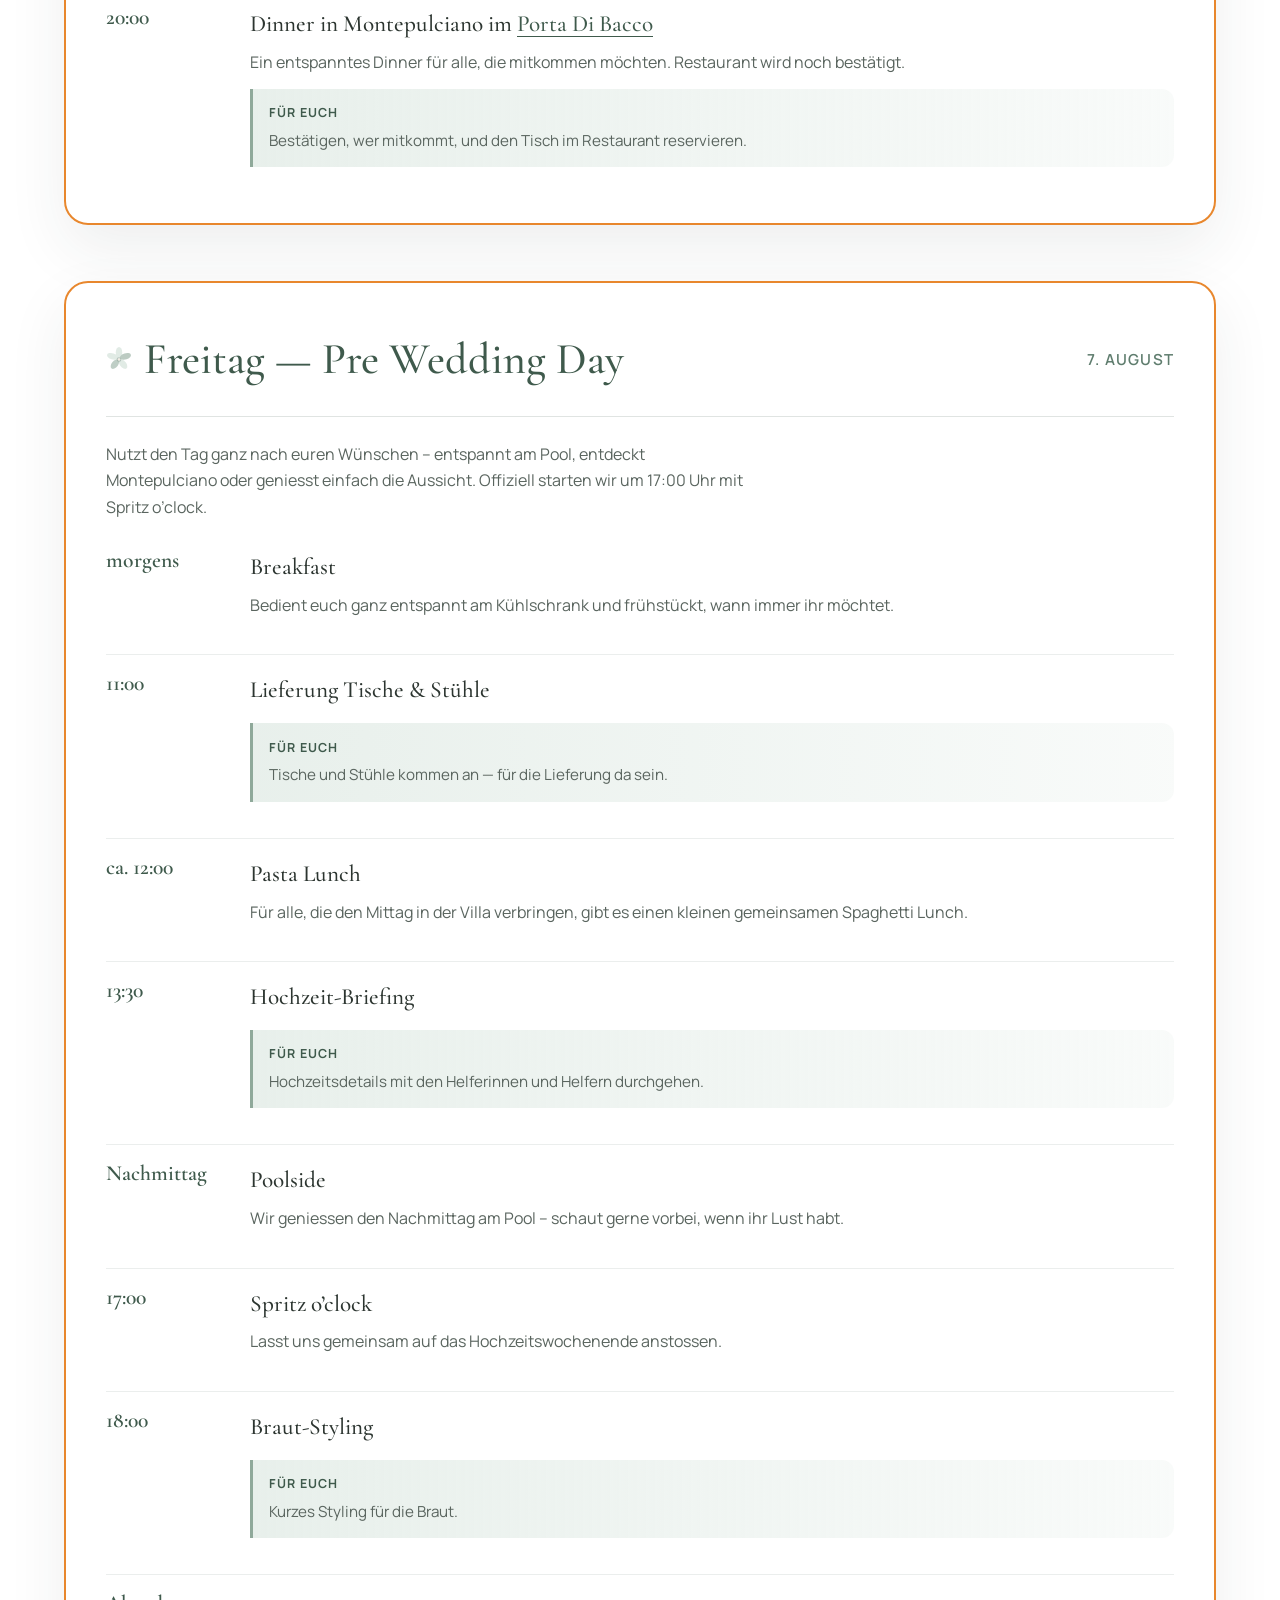
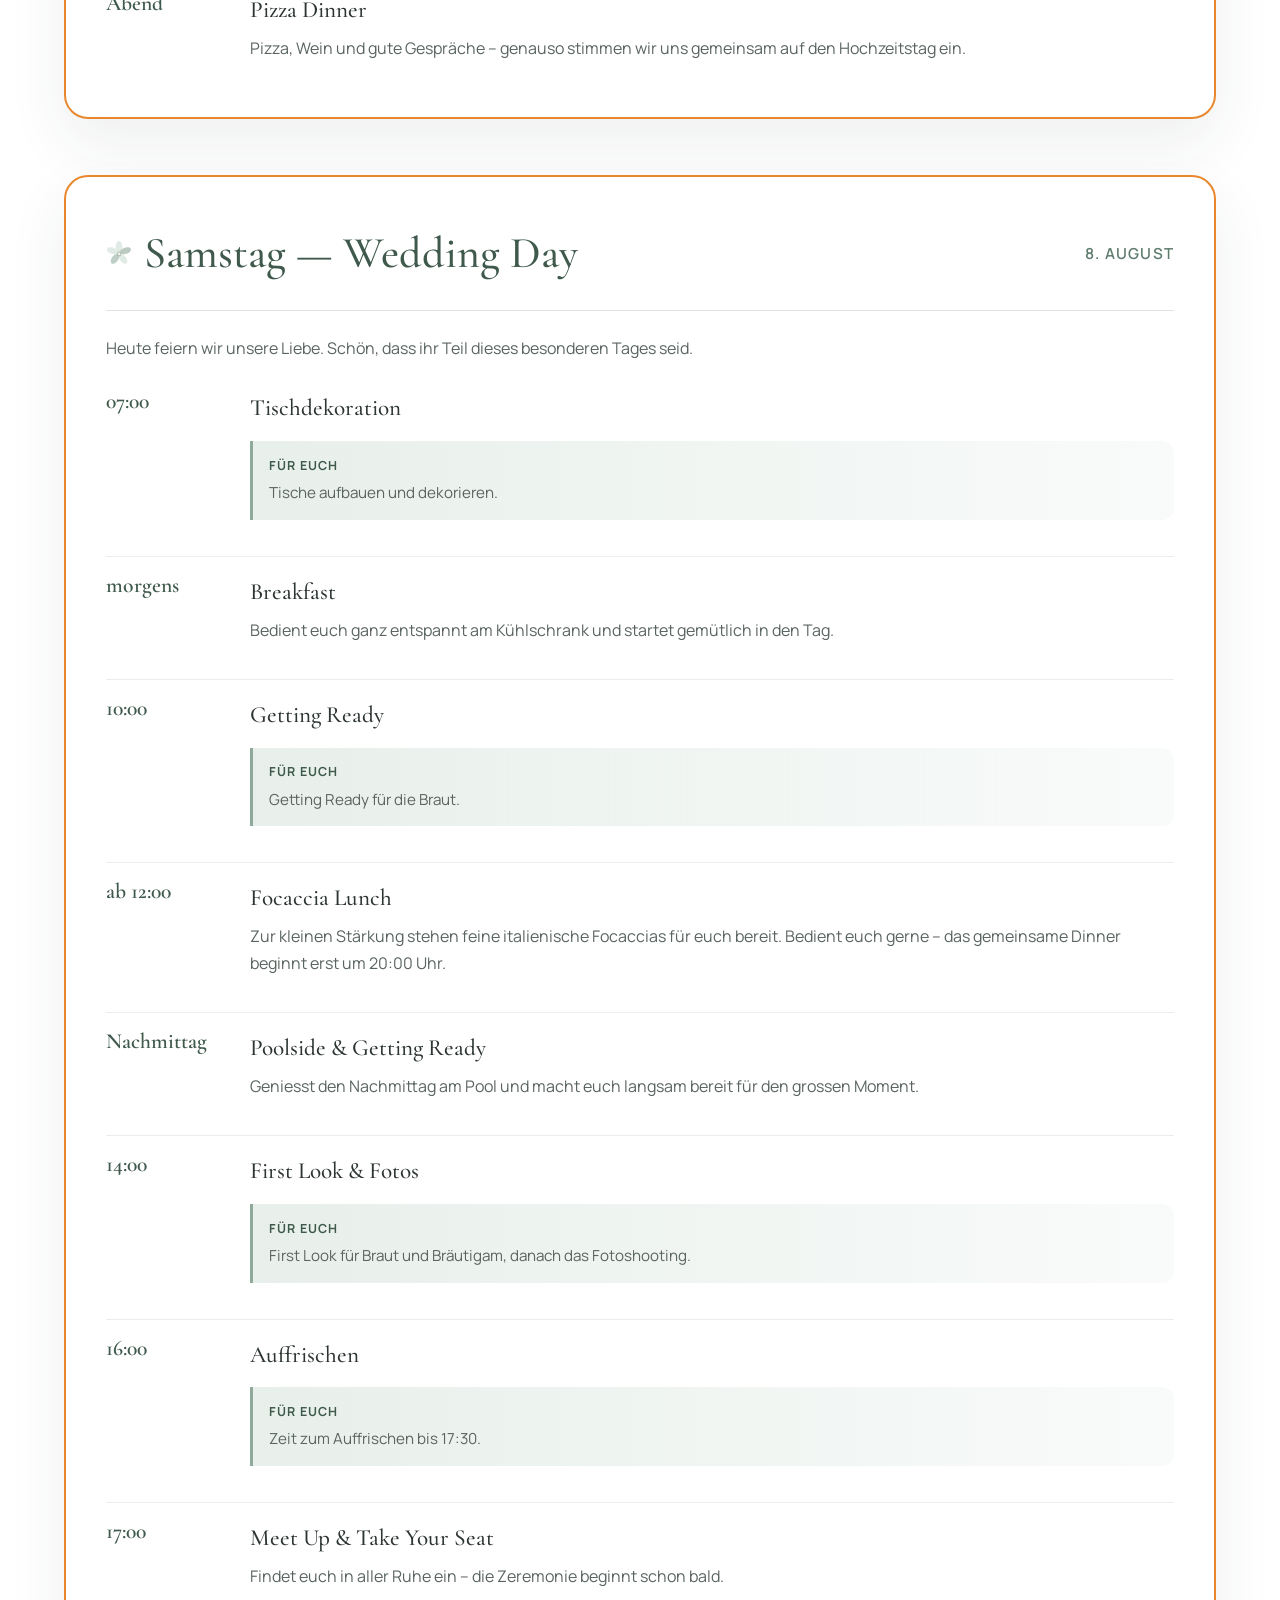
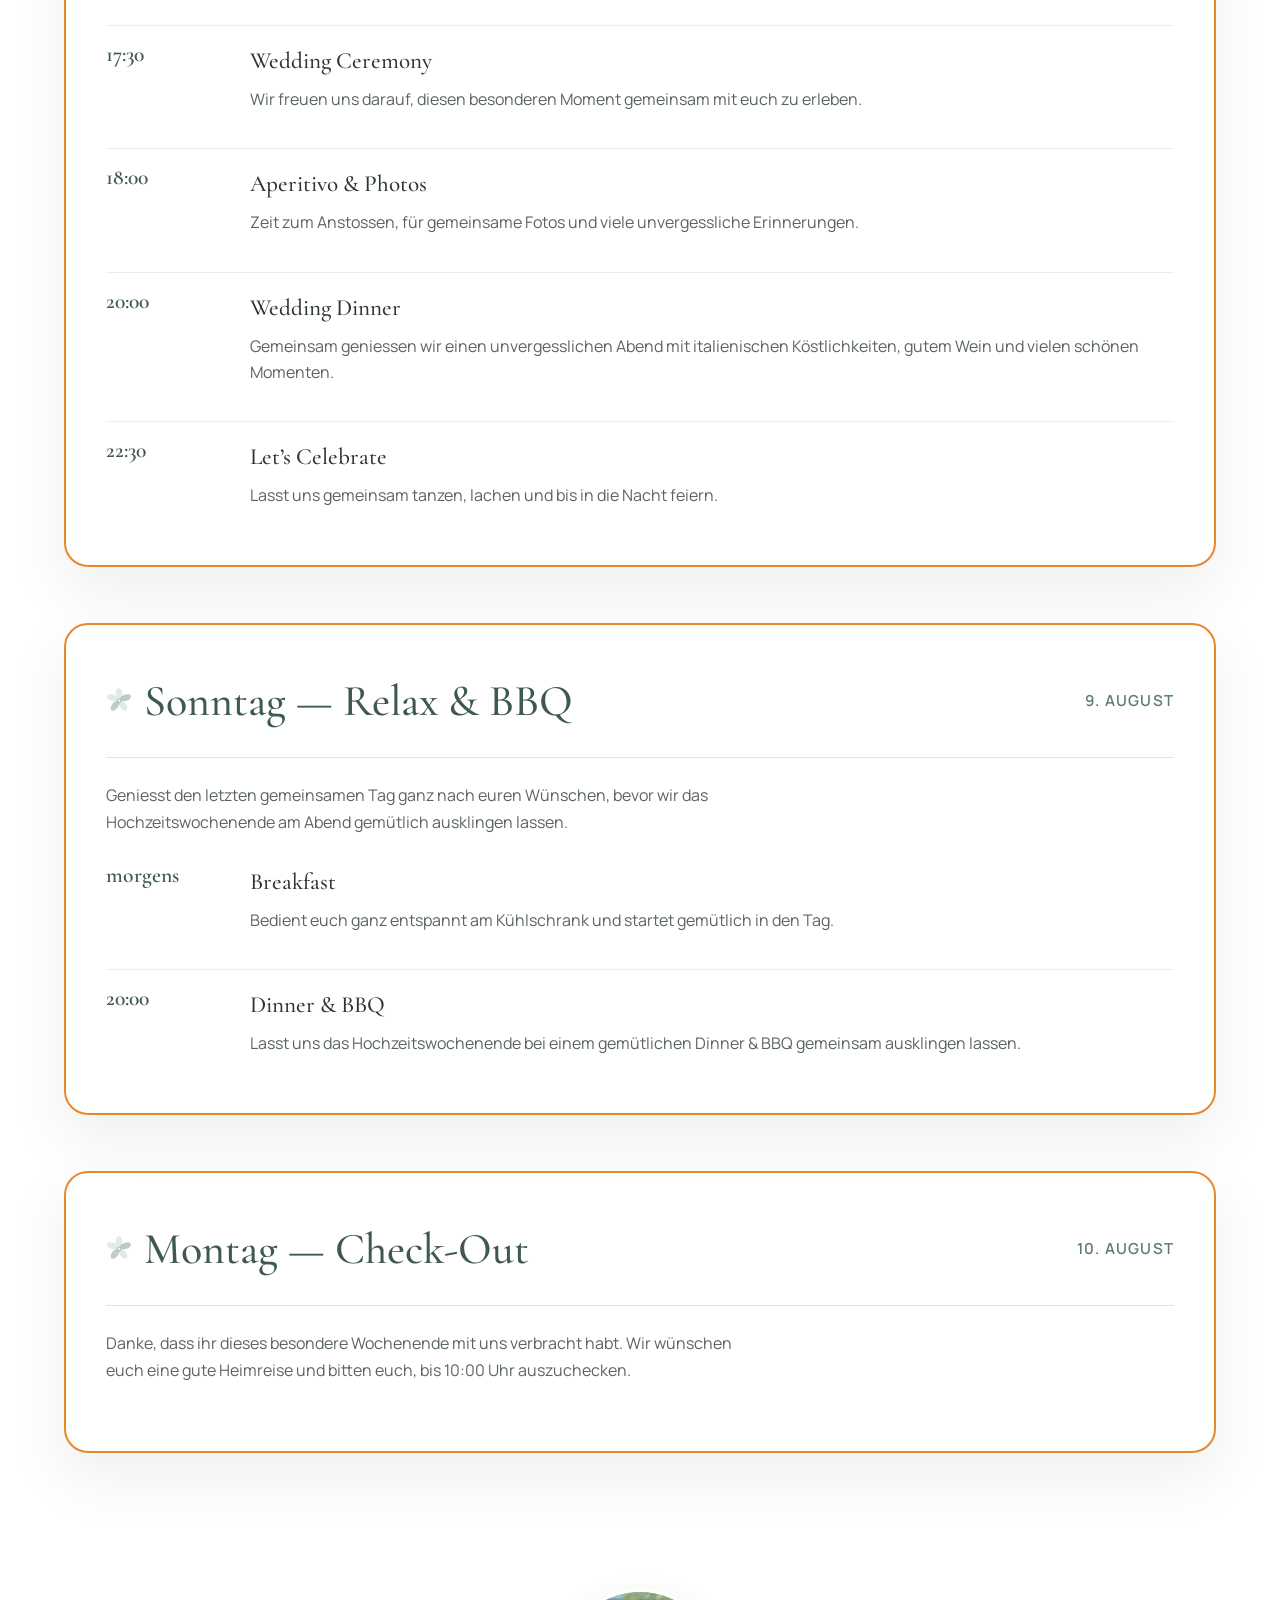
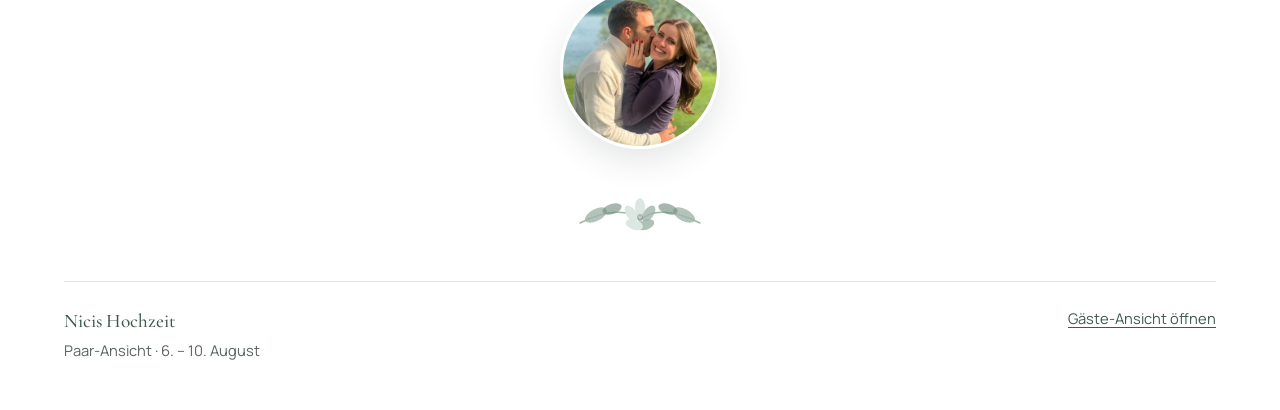
==== commit 6798cf1c: "add restaurant" ====
--- a/couple/index.html
+++ b/couple/index.html
@@ -153,7 +153,7 @@
               <li class="event">
                 <p class="event-time">20:00</p>
                 <div class="event-body">
-                  <h4>Dinner in Montepulciano</h4>
+                  <h4>Dinner in Montepulciano im <a href="https://portadibacco.it">Porta Di Bacco</a> </h4>
                   <p>
                     Ein entspanntes Dinner für alle, die mitkommen möchten.
                     Restaurant wird noch bestätigt.
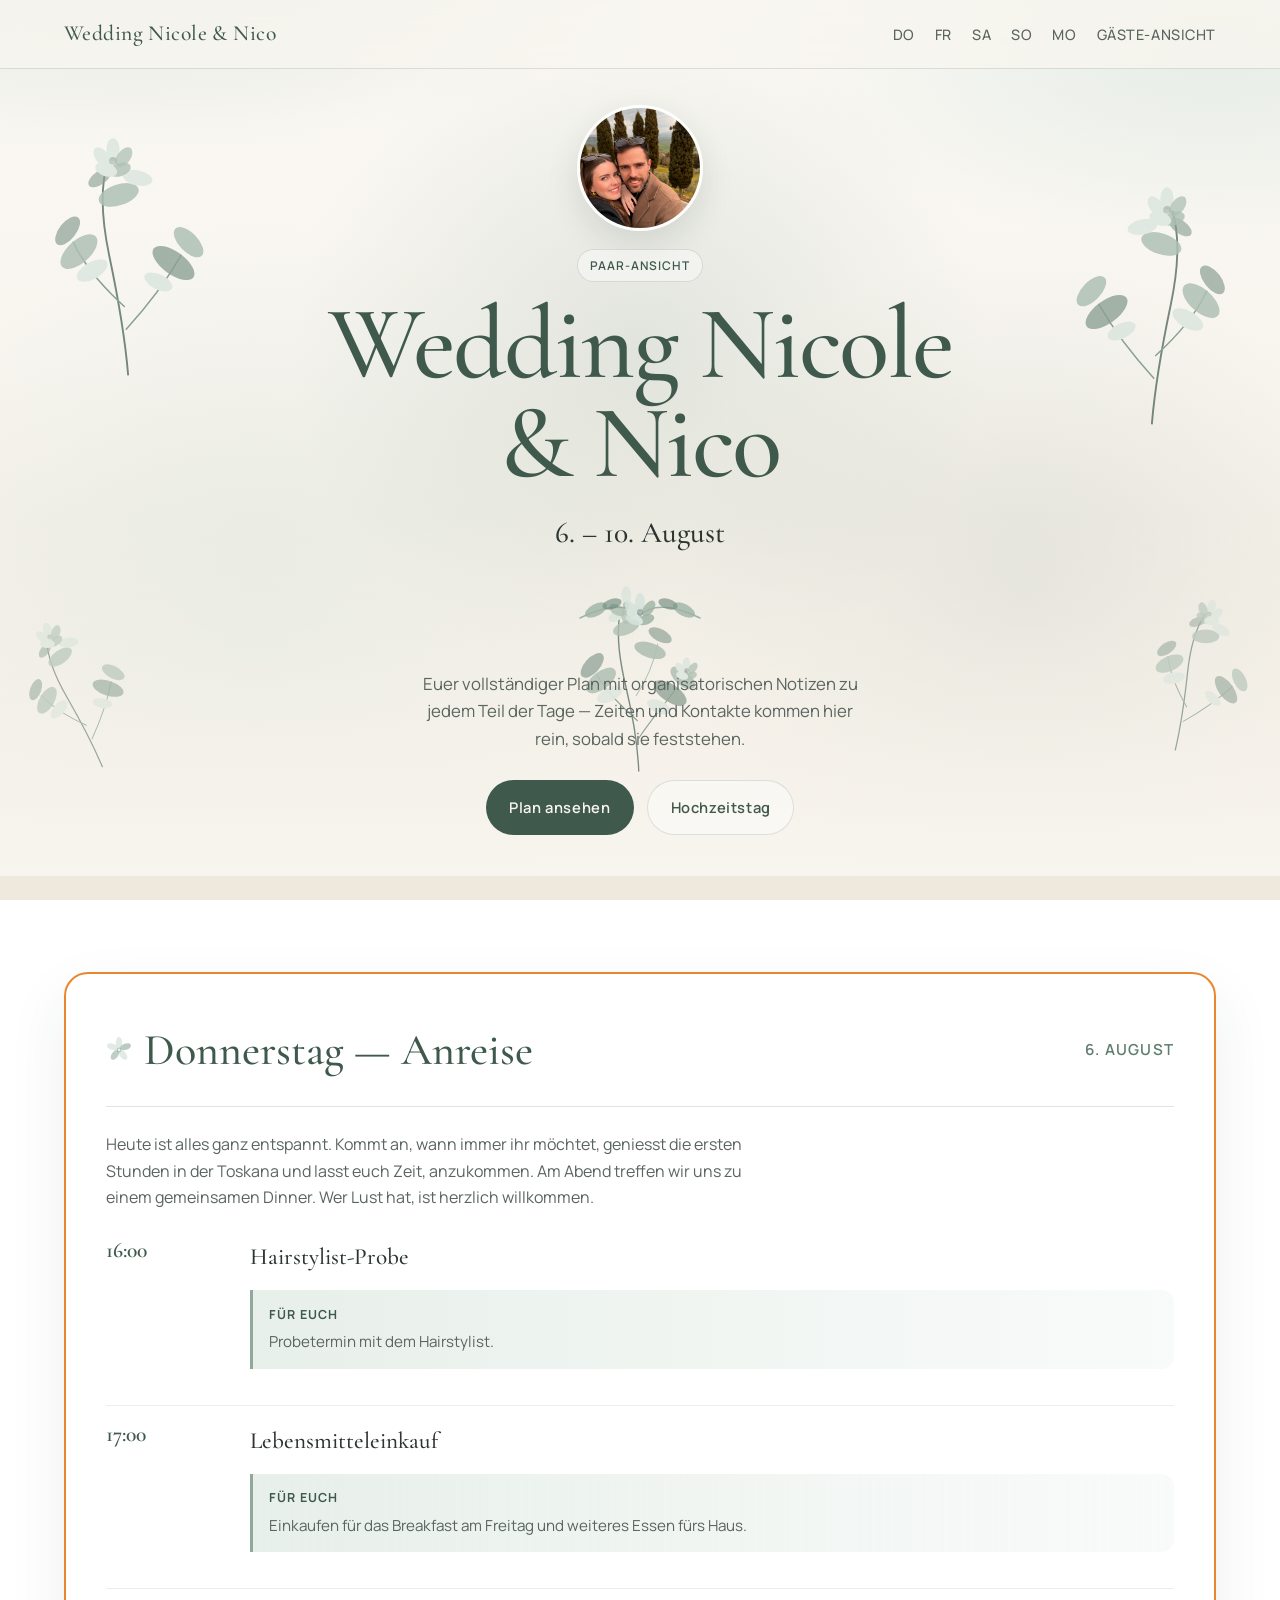
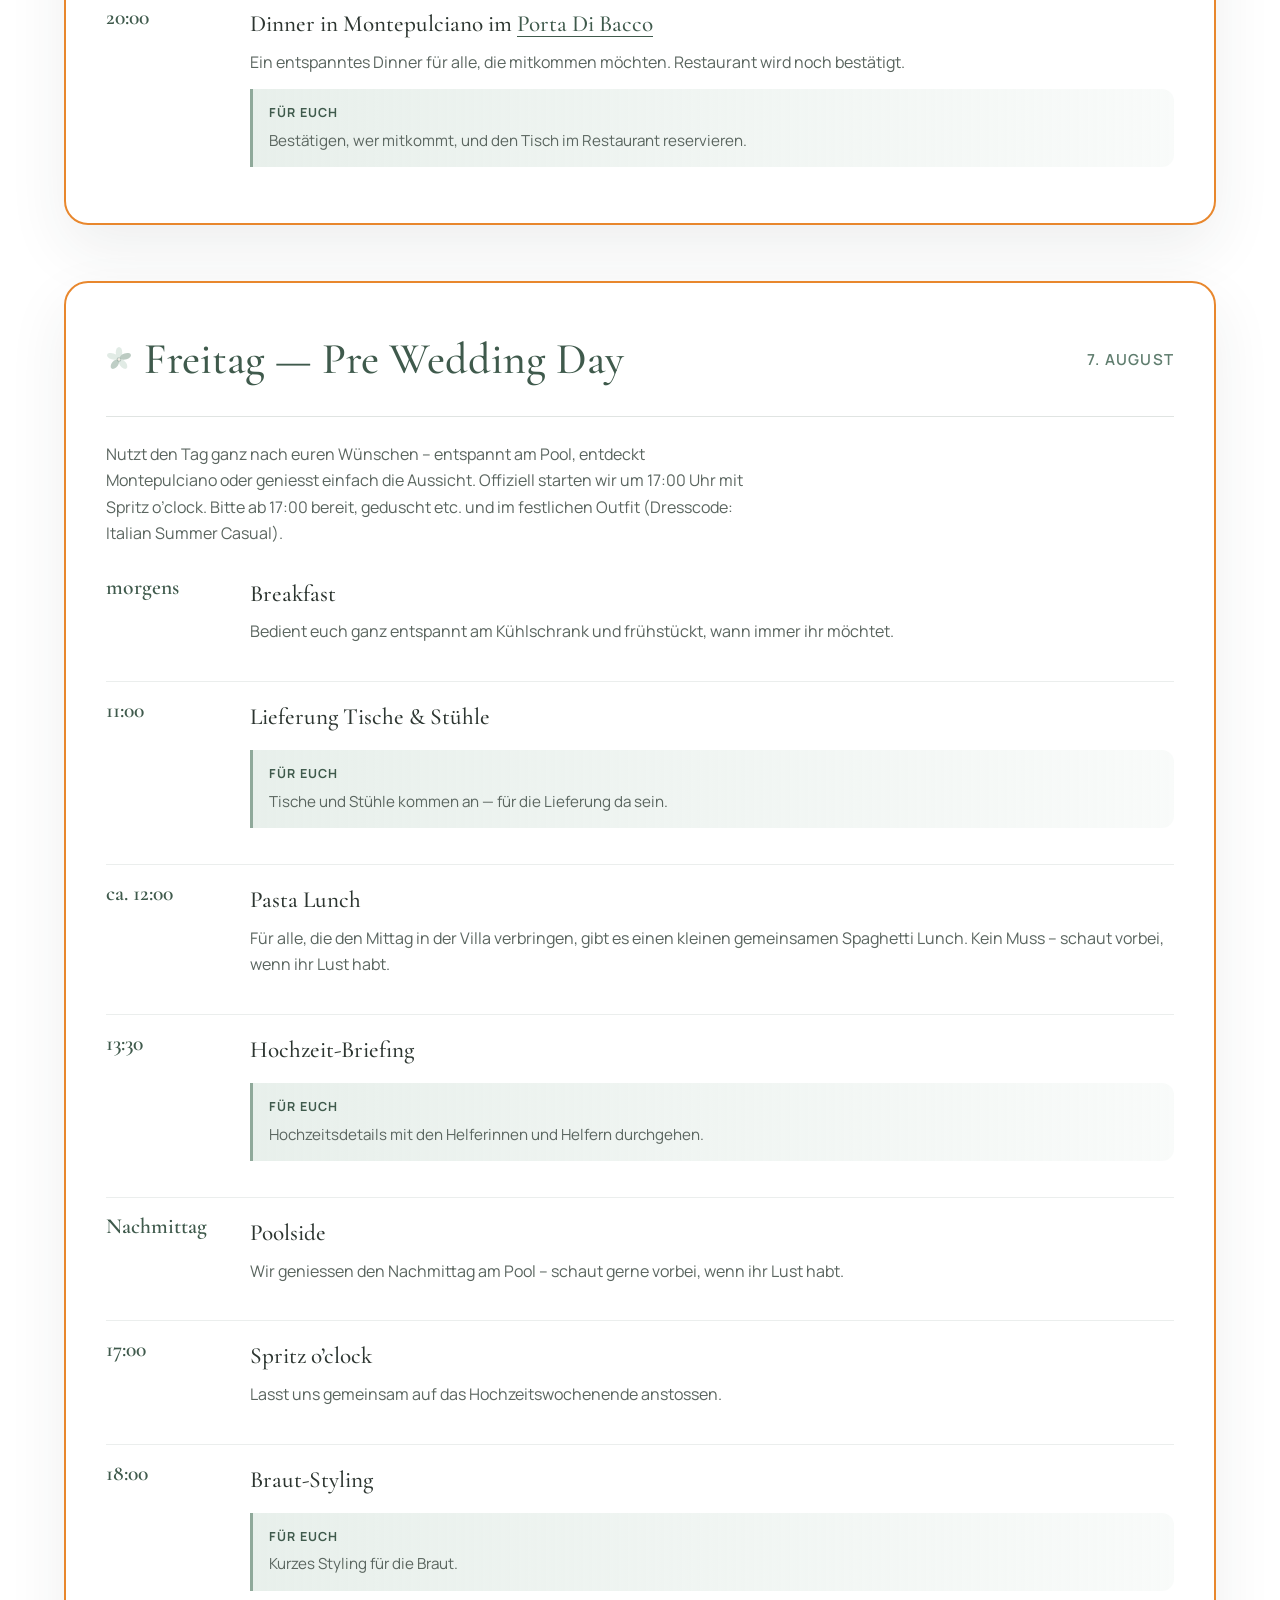
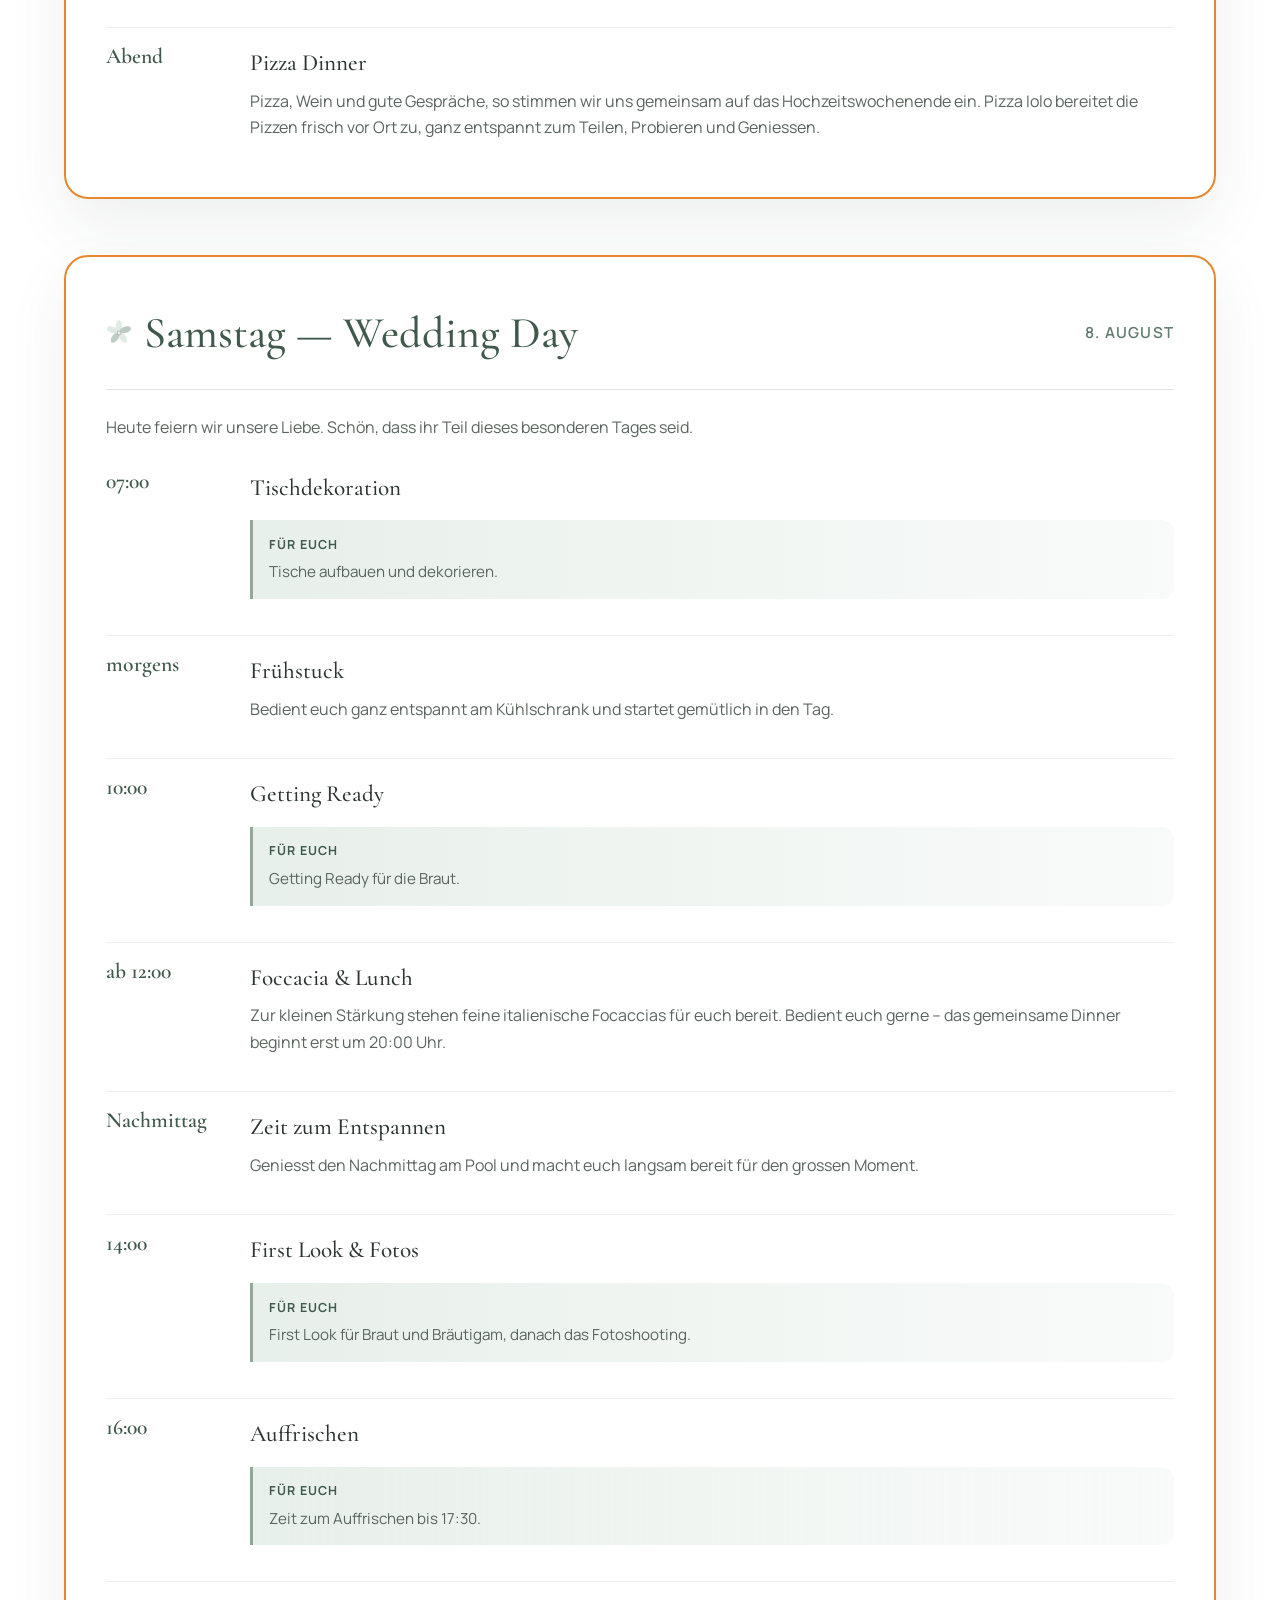
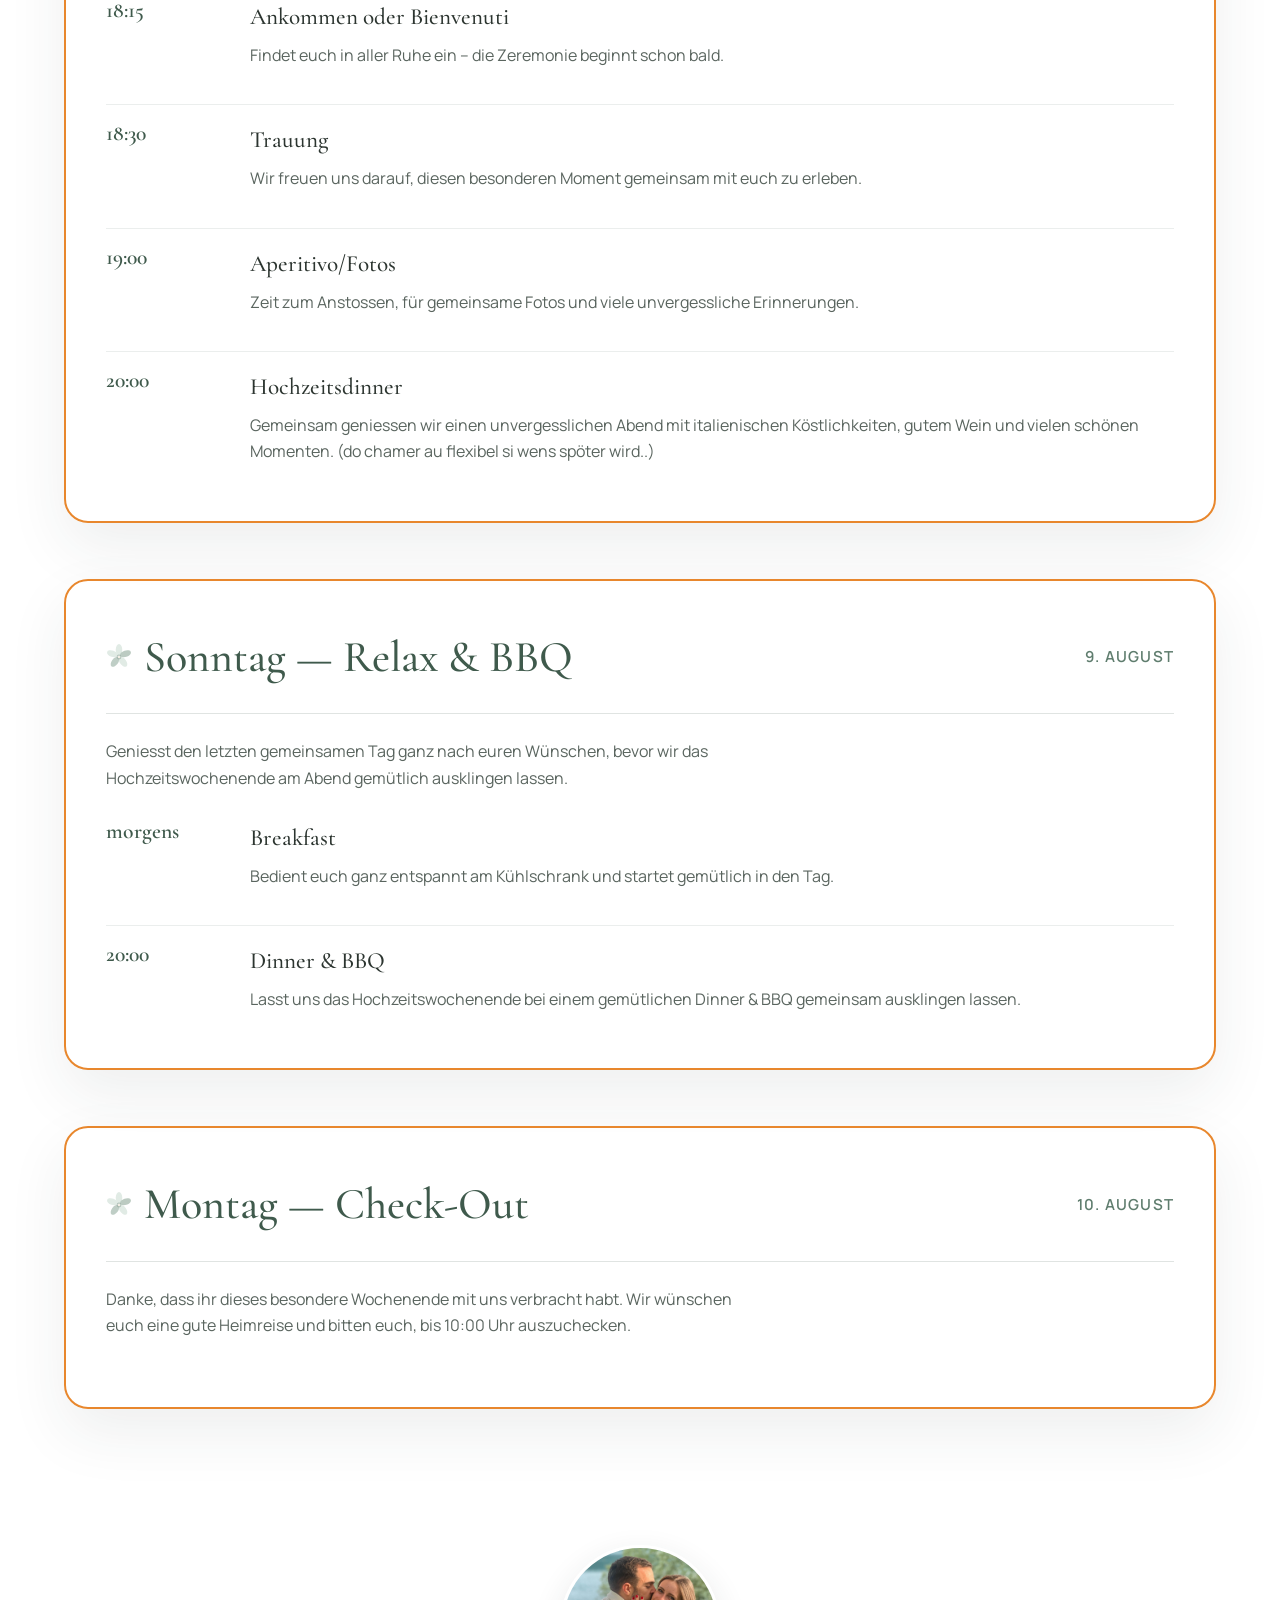
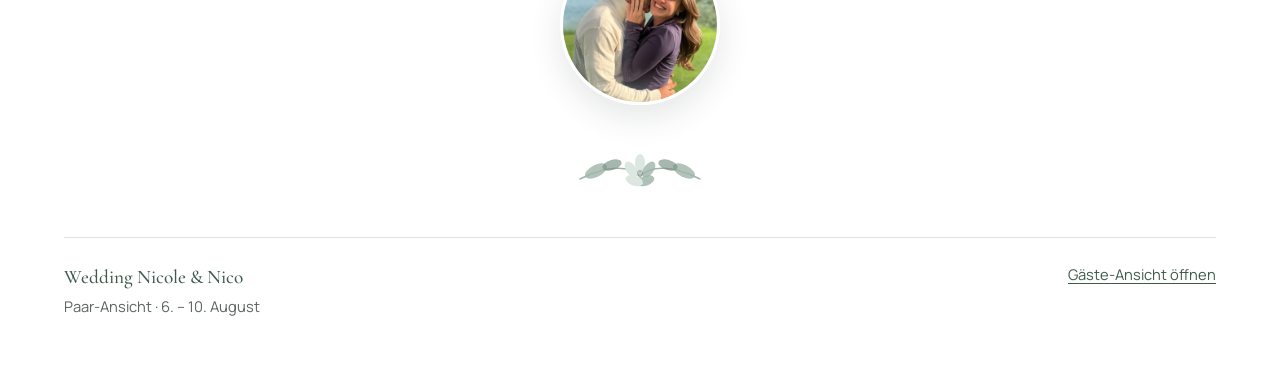
==== commit 36a0f6e8: "changes nicole" ====
--- a/couple/index.html
+++ b/couple/index.html
@@ -3,10 +3,10 @@
   <head>
     <meta charset="UTF-8" />
     <meta name="viewport" content="width=device-width, initial-scale=1.0" />
-    <title>Nicis Hochzeit — Paar</title>
+    <title>Wedding Nicole &amp; Nico — Paar</title>
     <meta
       name="description"
-      content="Paar-Ansicht mit organisatorischen Details für Nicis Hochzeit — 6. bis 10. August."
+      content="Paar-Ansicht mit organisatorischen Details für Wedding Nicole &amp; Nico — 6. bis 10. August."
     />
     <link rel="preconnect" href="https://fonts.googleapis.com" />
     <link rel="preconnect" href="https://fonts.gstatic.com" crossorigin />
@@ -19,7 +19,7 @@
   <body class="couple-view">
     <header class="site-header">
       <nav class="nav" aria-label="Hauptnavigation">
-        <a class="nav-brand" href="#top">Nicis Hochzeit</a>
+        <a class="nav-brand" href="#top">Wedding Nicole &amp; Nico</a>
         <ul class="nav-links">
           <li><a href="#thursday">Do</a></li>
           <li><a href="#friday">Fr</a></li>
@@ -82,7 +82,7 @@
           <p class="hero-kicker">
             <span class="badge">Paar-Ansicht</span>
           </p>
-          <h1 class="hero-title" id="hero-title">Nicis Hochzeit</h1>
+          <h1 class="hero-title" id="hero-title">Wedding Nicole &amp; Nico</h1>
           <p class="hero-dates">6. – 10. August</p>
           <img
             class="floral-divider"
@@ -121,10 +121,10 @@
               <p class="day-date">6. August</p>
             </header>
             <p class="day-intro">
-              Anreisetag – heute ist alles ganz entspannt. Kommt an, wann ihr
-              möchtet, geniesst die ersten Stunden in der Toskana und am Abend
-              treffen wir uns zu einem gemeinsamen Dinner – wer Lust hat, ist
-              herzlich dabei.
+              Heute ist alles ganz entspannt. Kommt an, wann immer ihr möchtet,
+              geniesst die ersten Stunden in der Toskana und lasst euch Zeit,
+              anzukommen. Am Abend treffen wir uns zu einem gemeinsamen Dinner.
+              Wer Lust hat, ist herzlich willkommen.
             </p>
             <ul class="events">
               <li class="event">
@@ -188,7 +188,9 @@
             <p class="day-intro">
               Nutzt den Tag ganz nach euren Wünschen – entspannt am Pool,
               entdeckt Montepulciano oder geniesst einfach die Aussicht.
-              Offiziell starten wir um 17:00 Uhr mit Spritz o’clock.
+              Offiziell starten wir um 17:00 Uhr mit Spritz o’clock. Bitte ab 17:00
+              bereit, geduscht etc. und im festlichen Outfit (Dresscode: Italian
+              Summer Casual).
             </p>
             <ul class="events">
               <li class="event">
@@ -217,7 +219,8 @@
                   <h4>Pasta Lunch</h4>
                   <p>
                     Für alle, die den Mittag in der Villa verbringen, gibt es
-                    einen kleinen gemeinsamen Spaghetti Lunch.
+                    einen kleinen gemeinsamen Spaghetti Lunch. Kein Muss –
+                    schaut vorbei, wenn ihr Lust habt.
                   </p>
                 </div>
               </li>
@@ -268,8 +271,10 @@
                 <div class="event-body">
                   <h4>Pizza Dinner</h4>
                   <p>
-                    Pizza, Wein und gute Gespräche – genauso stimmen wir uns
-                    gemeinsam auf den Hochzeitstag ein.
+                    Pizza, Wein und gute Gespräche, so stimmen wir uns gemeinsam
+                    auf das Hochzeitswochenende ein. Pizza Iolo bereitet die
+                    Pizzen frisch vor Ort zu, ganz entspannt zum Teilen,
+                    Probieren und Geniessen.
                   </p>
                 </div>
               </li>
@@ -309,7 +314,7 @@
               <li class="event">
                 <p class="event-time">morgens</p>
                 <div class="event-body">
-                  <h4>Breakfast</h4>
+                  <h4>Frühstuck</h4>
                   <p>
                     Bedient euch ganz entspannt am Kühlschrank und startet
                     gemütlich in den Tag.
@@ -329,7 +334,7 @@
               <li class="event">
                 <p class="event-time">ab 12:00</p>
                 <div class="event-body">
-                  <h4>Focaccia Lunch</h4>
+                  <h4>Foccacia &amp; Lunch</h4>
                   <p>
                     Zur kleinen Stärkung stehen feine italienische Focaccias
                     für euch bereit. Bedient euch gerne – das gemeinsame Dinner
@@ -340,7 +345,7 @@
               <li class="event">
                 <p class="event-time">Nachmittag</p>
                 <div class="event-body">
-                  <h4>Poolside &amp; Getting Ready</h4>
+                  <h4>Zeit zum Entspannen</h4>
                   <p>
                     Geniesst den Nachmittag am Pool und macht euch langsam
                     bereit für den grossen Moment.
@@ -368,9 +373,9 @@
                 </div>
               </li>
               <li class="event">
-                <p class="event-time">17:00</p>
-                <div class="event-body">
-                  <h4>Meet Up &amp; Take Your Seat</h4>
+                <p class="event-time">18:15</p>
+                <div class="event-body">
+                  <h4>Ankommen oder Bienvenuti</h4>
                   <p>
                     Findet euch in aller Ruhe ein – die Zeremonie beginnt schon
                     bald.
@@ -378,9 +383,9 @@
                 </div>
               </li>
               <li class="event">
-                <p class="event-time">17:30</p>
-                <div class="event-body">
-                  <h4>Wedding Ceremony</h4>
+                <p class="event-time">18:30</p>
+                <div class="event-body">
+                  <h4>Trauung</h4>
                   <p>
                     Wir freuen uns darauf, diesen besonderen Moment gemeinsam
                     mit euch zu erleben.
@@ -388,9 +393,9 @@
                 </div>
               </li>
               <li class="event">
-                <p class="event-time">18:00</p>
-                <div class="event-body">
-                  <h4>Aperitivo &amp; Photos</h4>
+                <p class="event-time">19:00</p>
+                <div class="event-body">
+                  <h4>Aperitivo/Fotos</h4>
                   <p>
                     Zeit zum Anstossen, für gemeinsame Fotos und viele
                     unvergessliche Erinnerungen.
@@ -400,21 +405,11 @@
               <li class="event">
                 <p class="event-time">20:00</p>
                 <div class="event-body">
-                  <h4>Wedding Dinner</h4>
+                  <h4>Hochzeitsdinner</h4>
                   <p>
                     Gemeinsam geniessen wir einen unvergesslichen Abend mit
                     italienischen Köstlichkeiten, gutem Wein und vielen schönen
-                    Momenten.
-                  </p>
-                </div>
-              </li>
-              <li class="event">
-                <p class="event-time">22:30</p>
-                <div class="event-body">
-                  <h4>Let’s Celebrate</h4>
-                  <p>
-                    Lasst uns gemeinsam tanzen, lachen und bis in die Nacht
-                    feiern.
+                    Momenten. (do chamer au flexibel si wens spöter wird..)
                   </p>
                 </div>
               </li>
@@ -511,7 +506,7 @@
       </div>
       <div class="footer">
         <div>
-          <strong>Nicis Hochzeit</strong>
+          <strong>Wedding Nicole &amp; Nico</strong>
           <div>Paar-Ansicht · 6. – 10. August</div>
         </div>
         <div><a href="../index.html">Gäste-Ansicht öffnen</a></div>
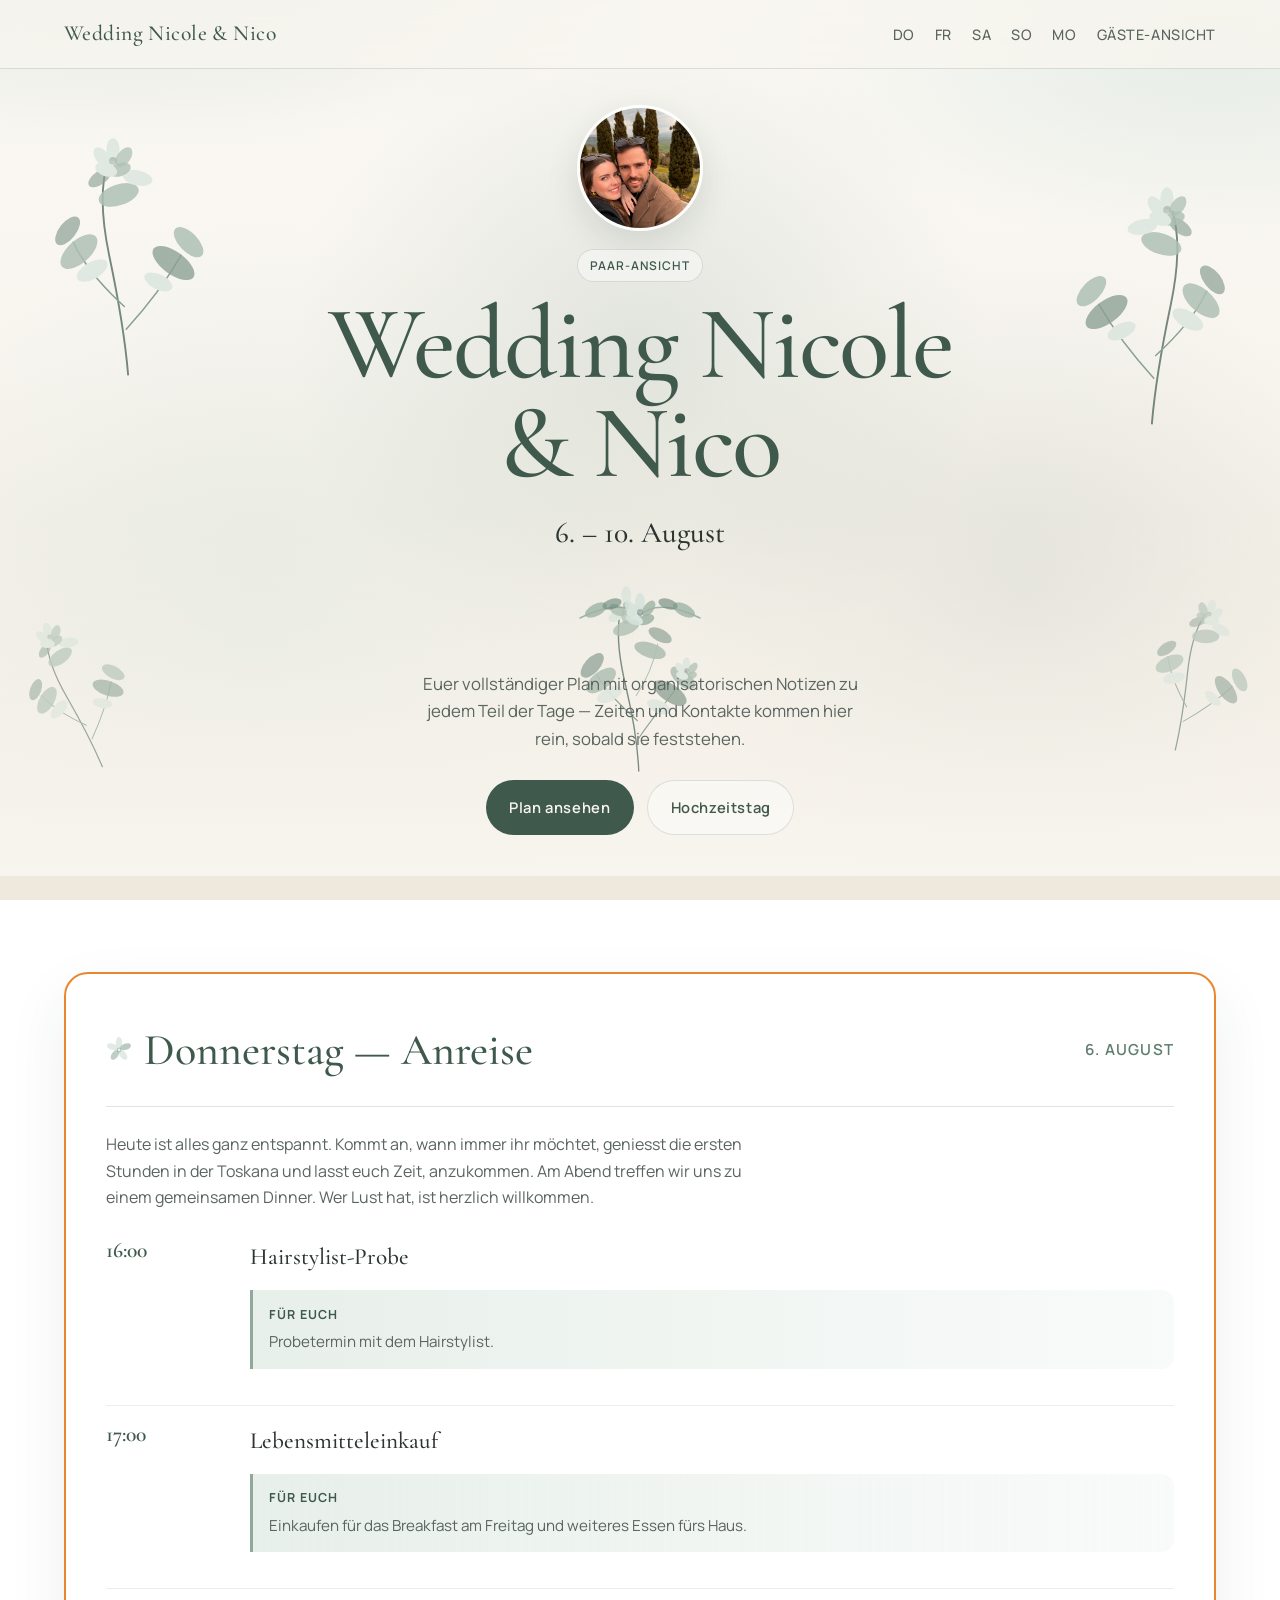
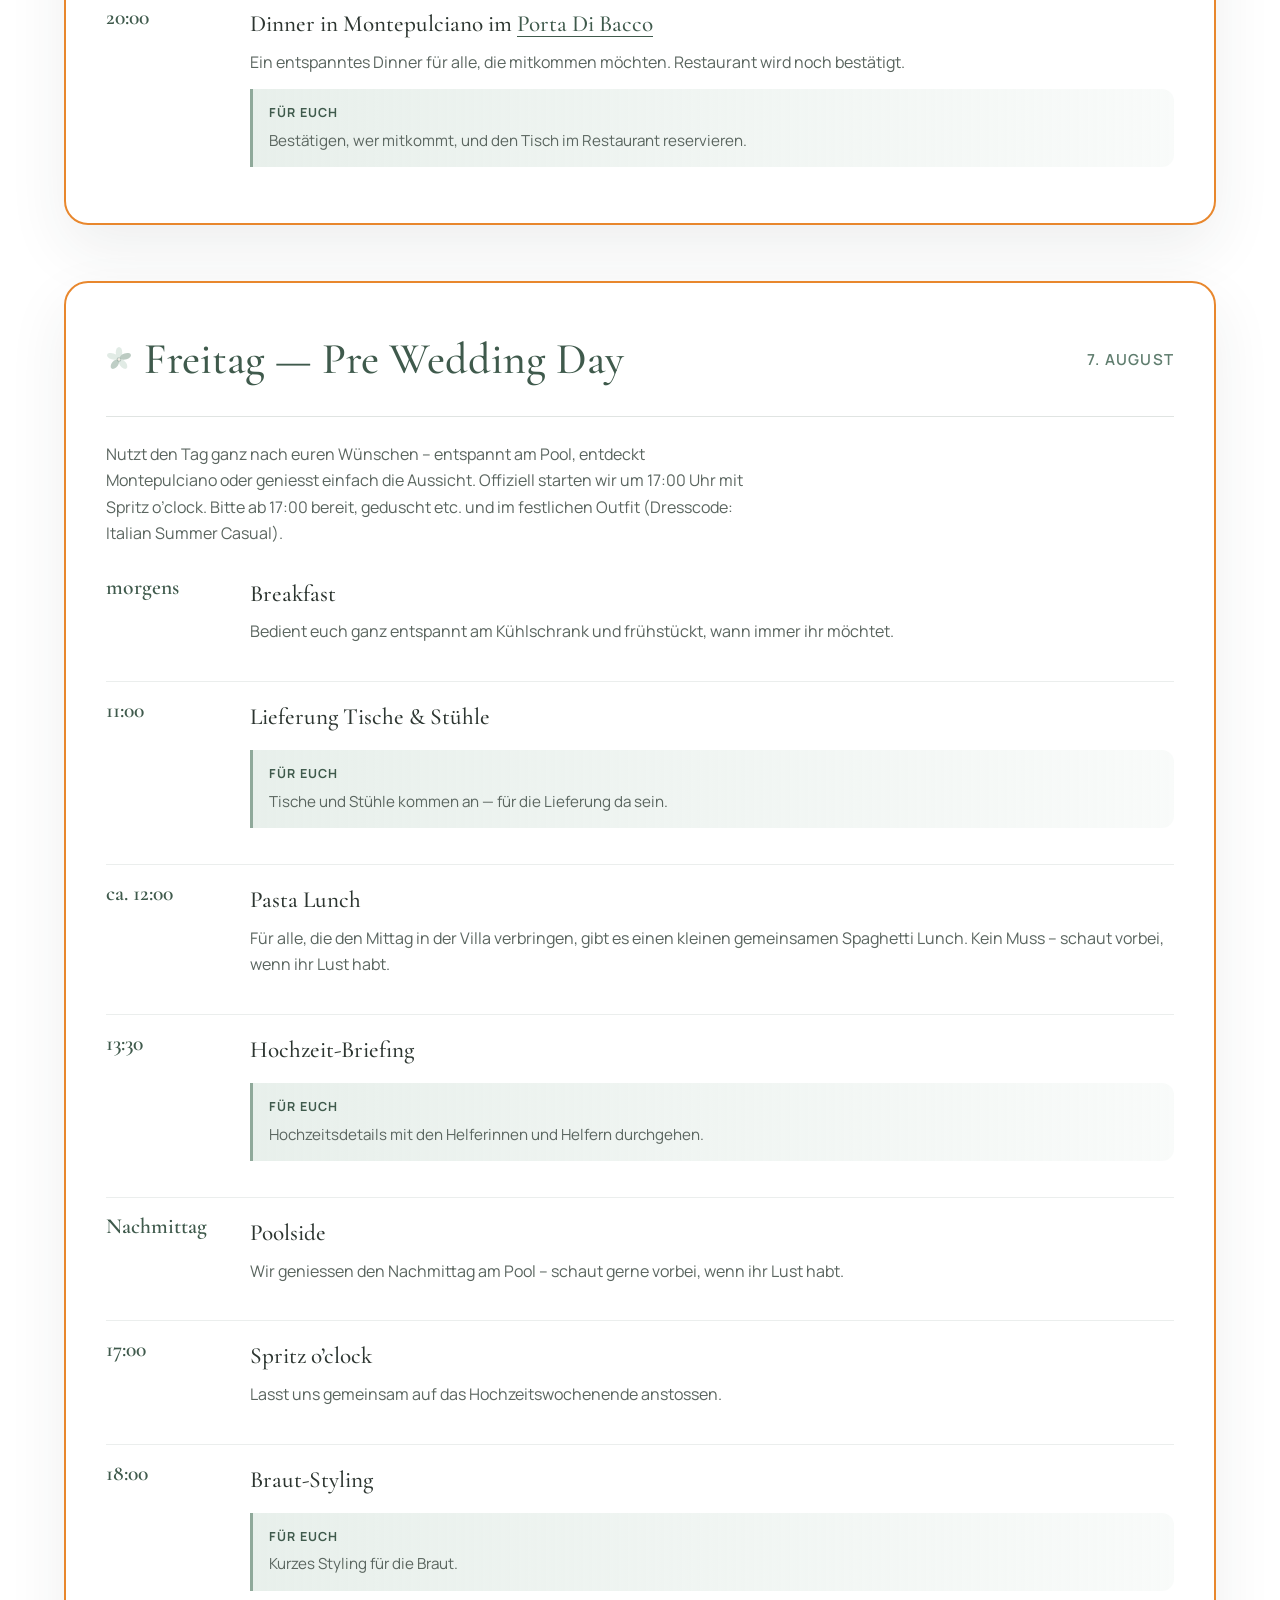
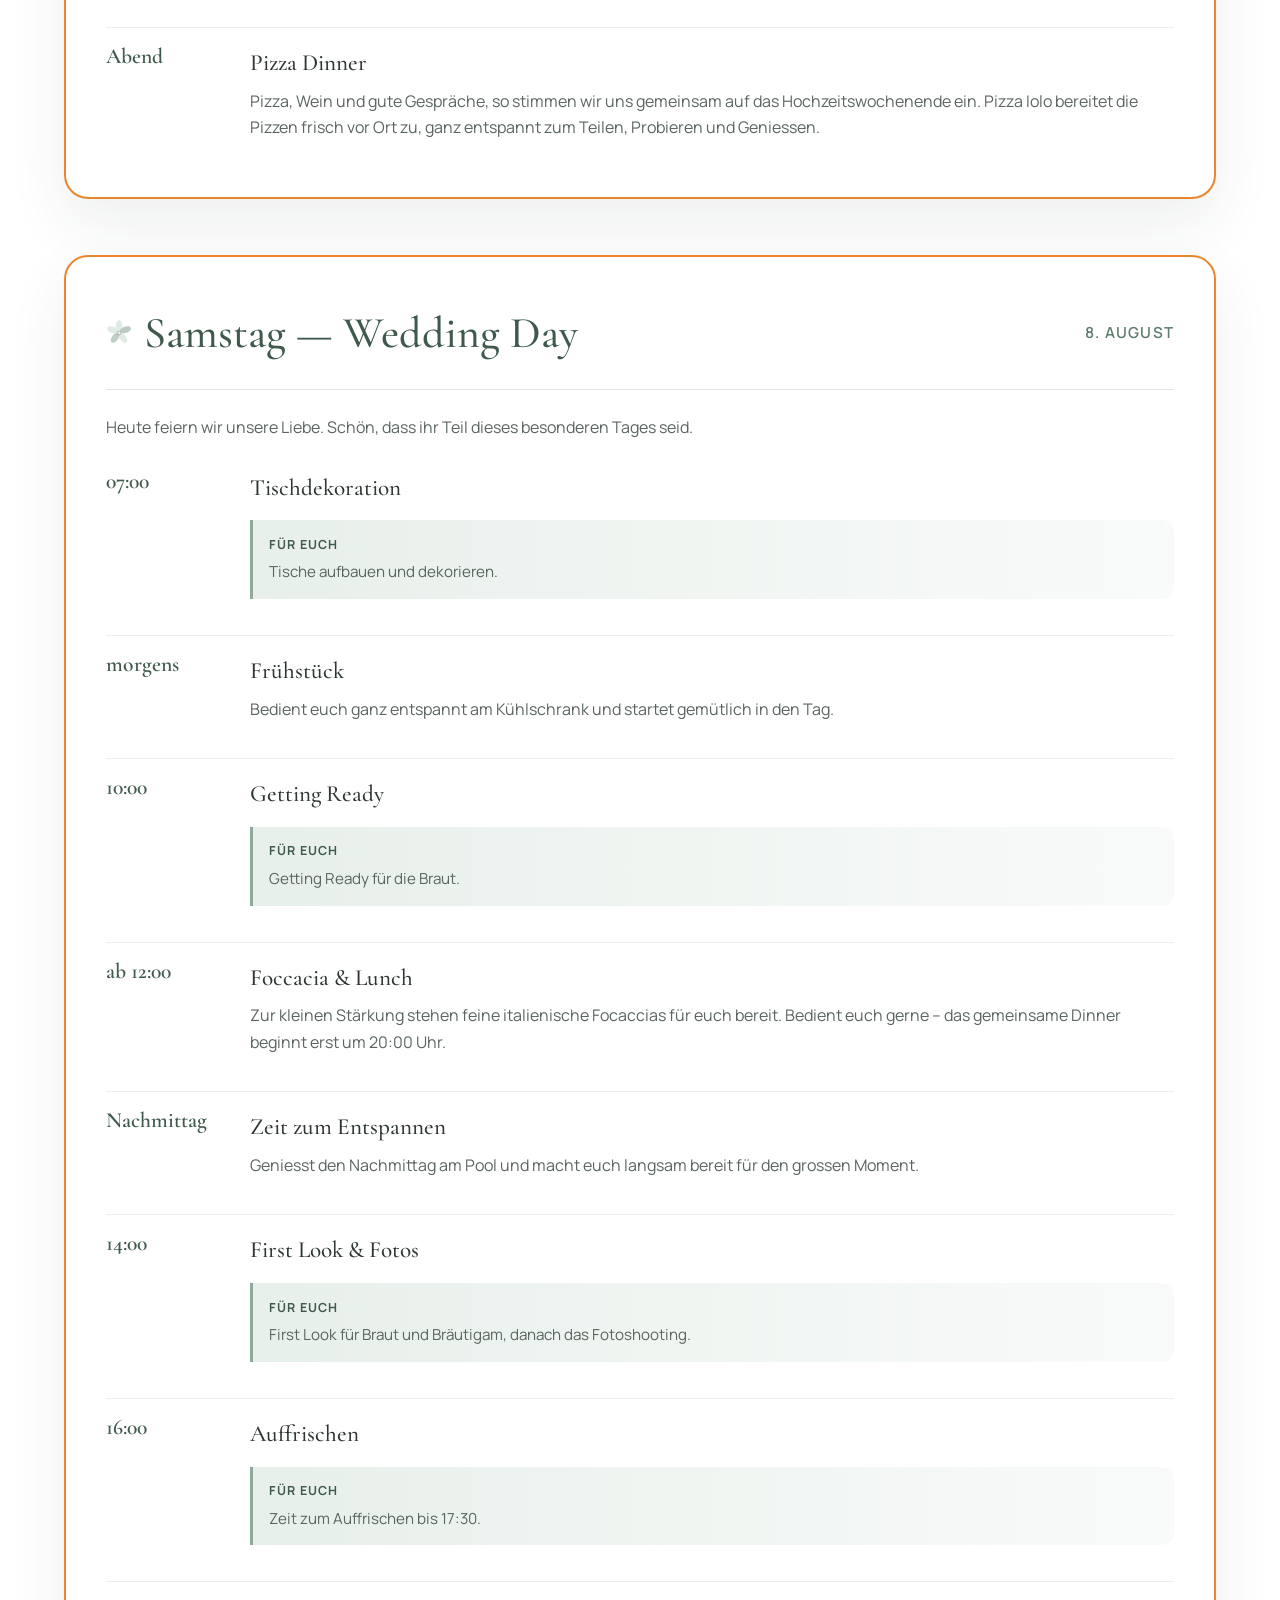
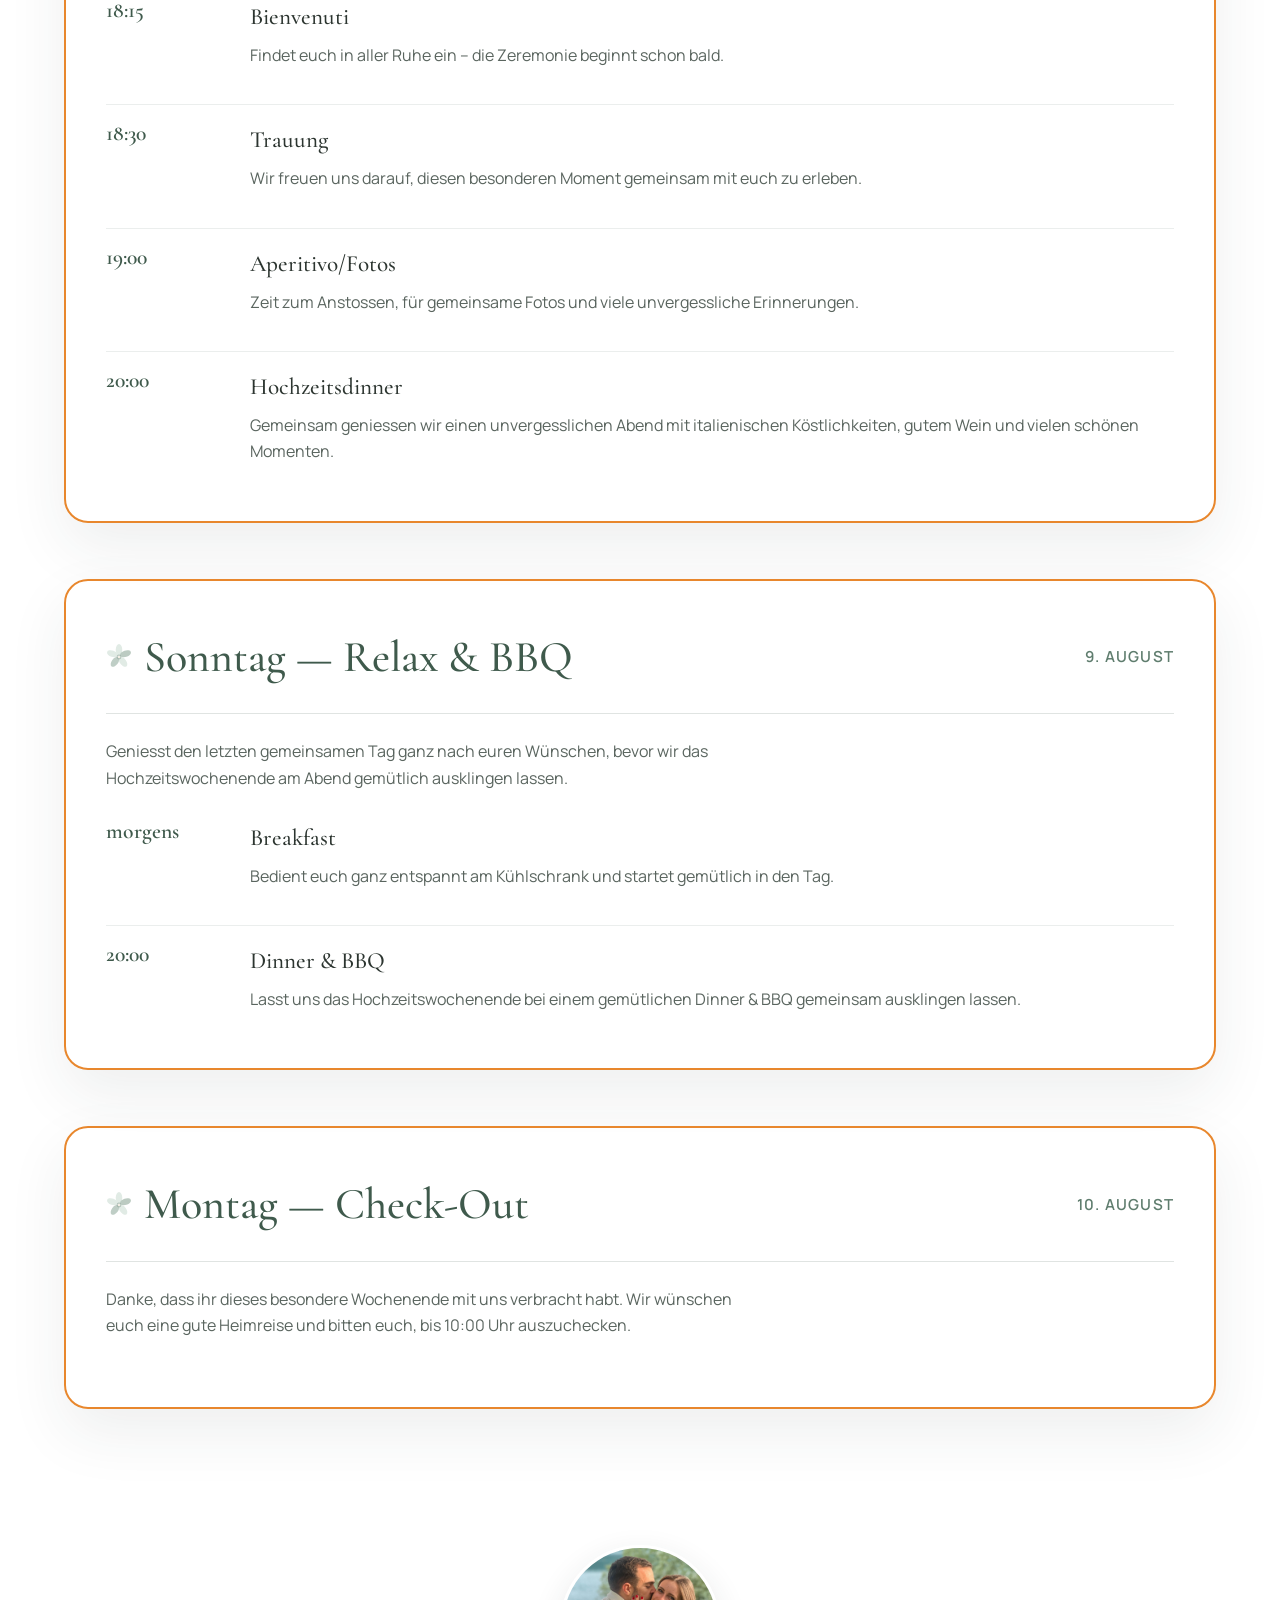
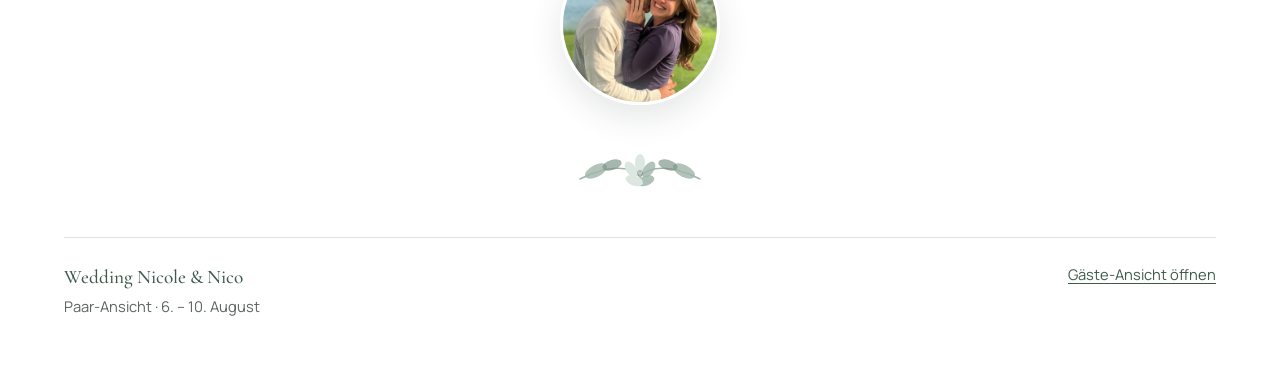
==== commit d3ab0d88: "fix schreibe scheisse" ====
--- a/couple/index.html
+++ b/couple/index.html
@@ -314,7 +314,7 @@
               <li class="event">
                 <p class="event-time">morgens</p>
                 <div class="event-body">
-                  <h4>Frühstuck</h4>
+                  <h4>Frühstück</h4>
                   <p>
                     Bedient euch ganz entspannt am Kühlschrank und startet
                     gemütlich in den Tag.
@@ -375,7 +375,7 @@
               <li class="event">
                 <p class="event-time">18:15</p>
                 <div class="event-body">
-                  <h4>Ankommen oder Bienvenuti</h4>
+                  <h4>Bienvenuti</h4>
                   <p>
                     Findet euch in aller Ruhe ein – die Zeremonie beginnt schon
                     bald.
@@ -409,7 +409,7 @@
                   <p>
                     Gemeinsam geniessen wir einen unvergesslichen Abend mit
                     italienischen Köstlichkeiten, gutem Wein und vielen schönen
-                    Momenten. (do chamer au flexibel si wens spöter wird..)
+                    Momenten.
                   </p>
                 </div>
               </li>
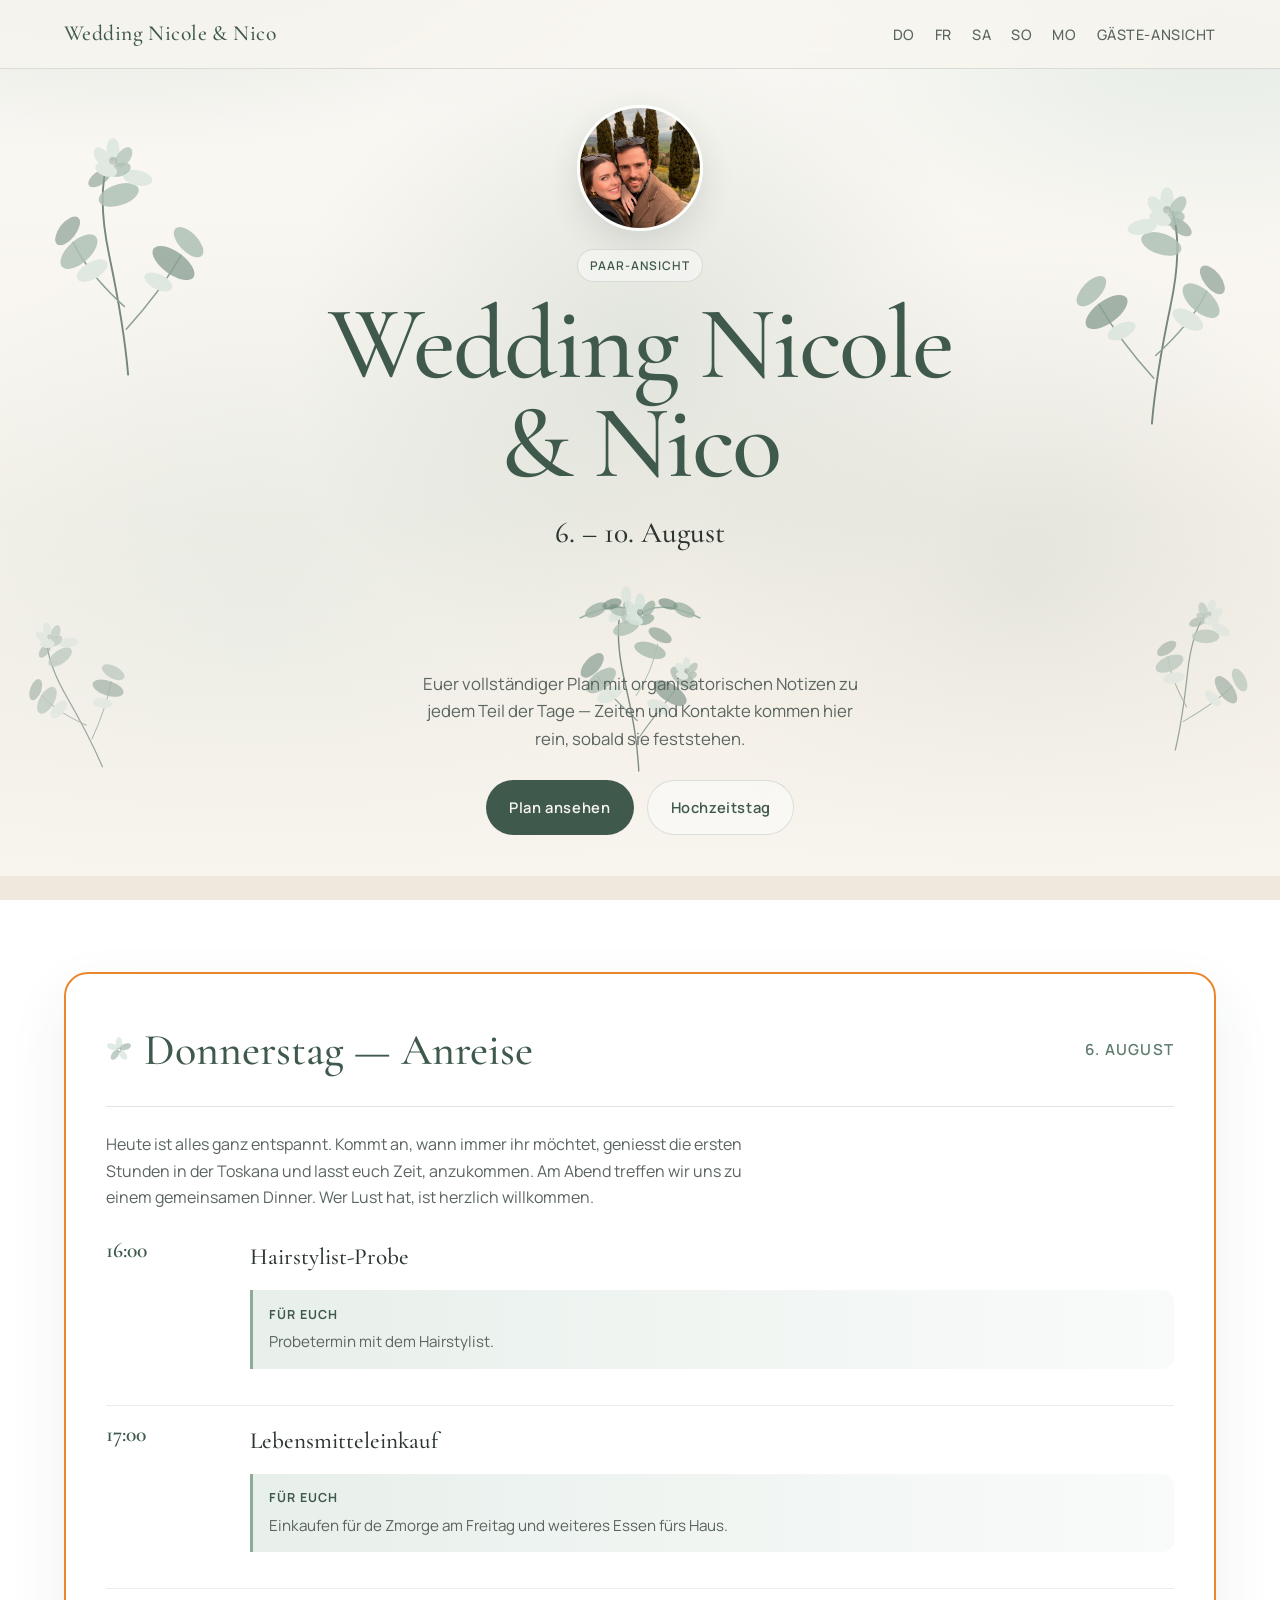
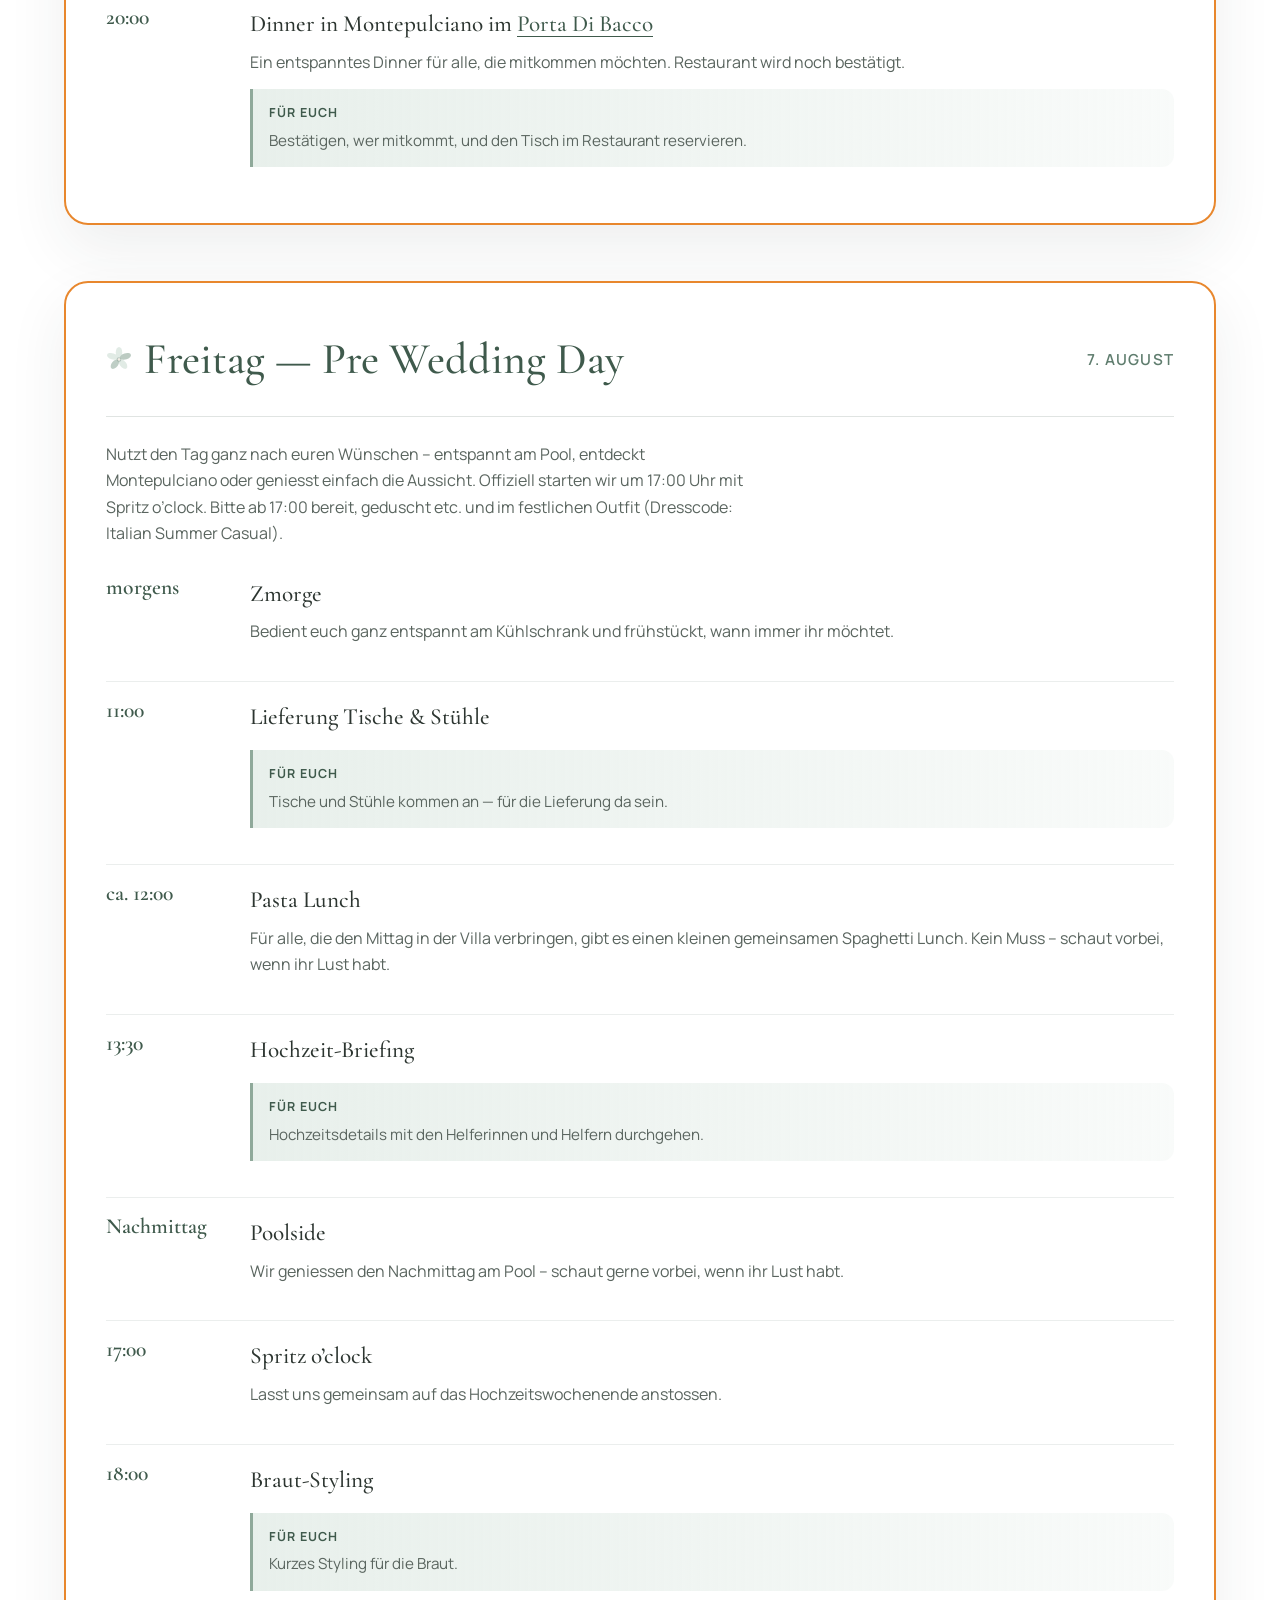
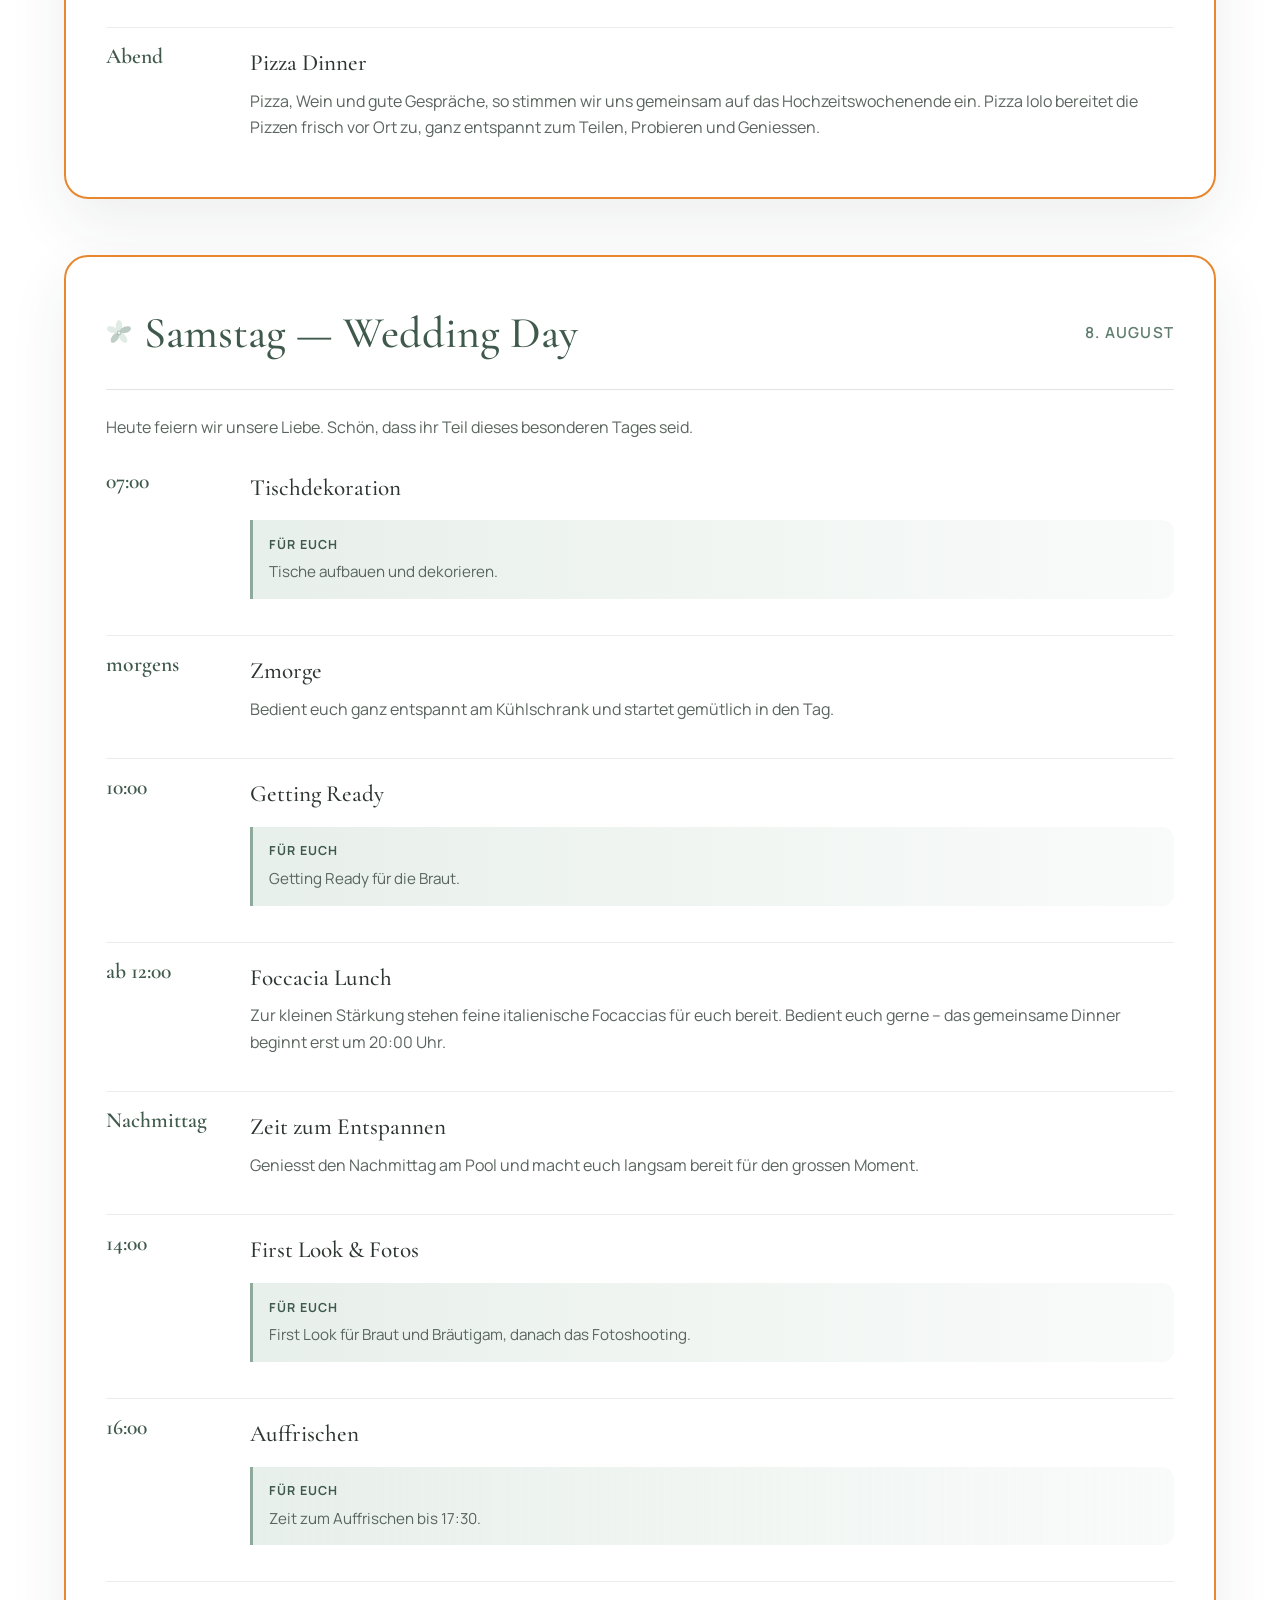
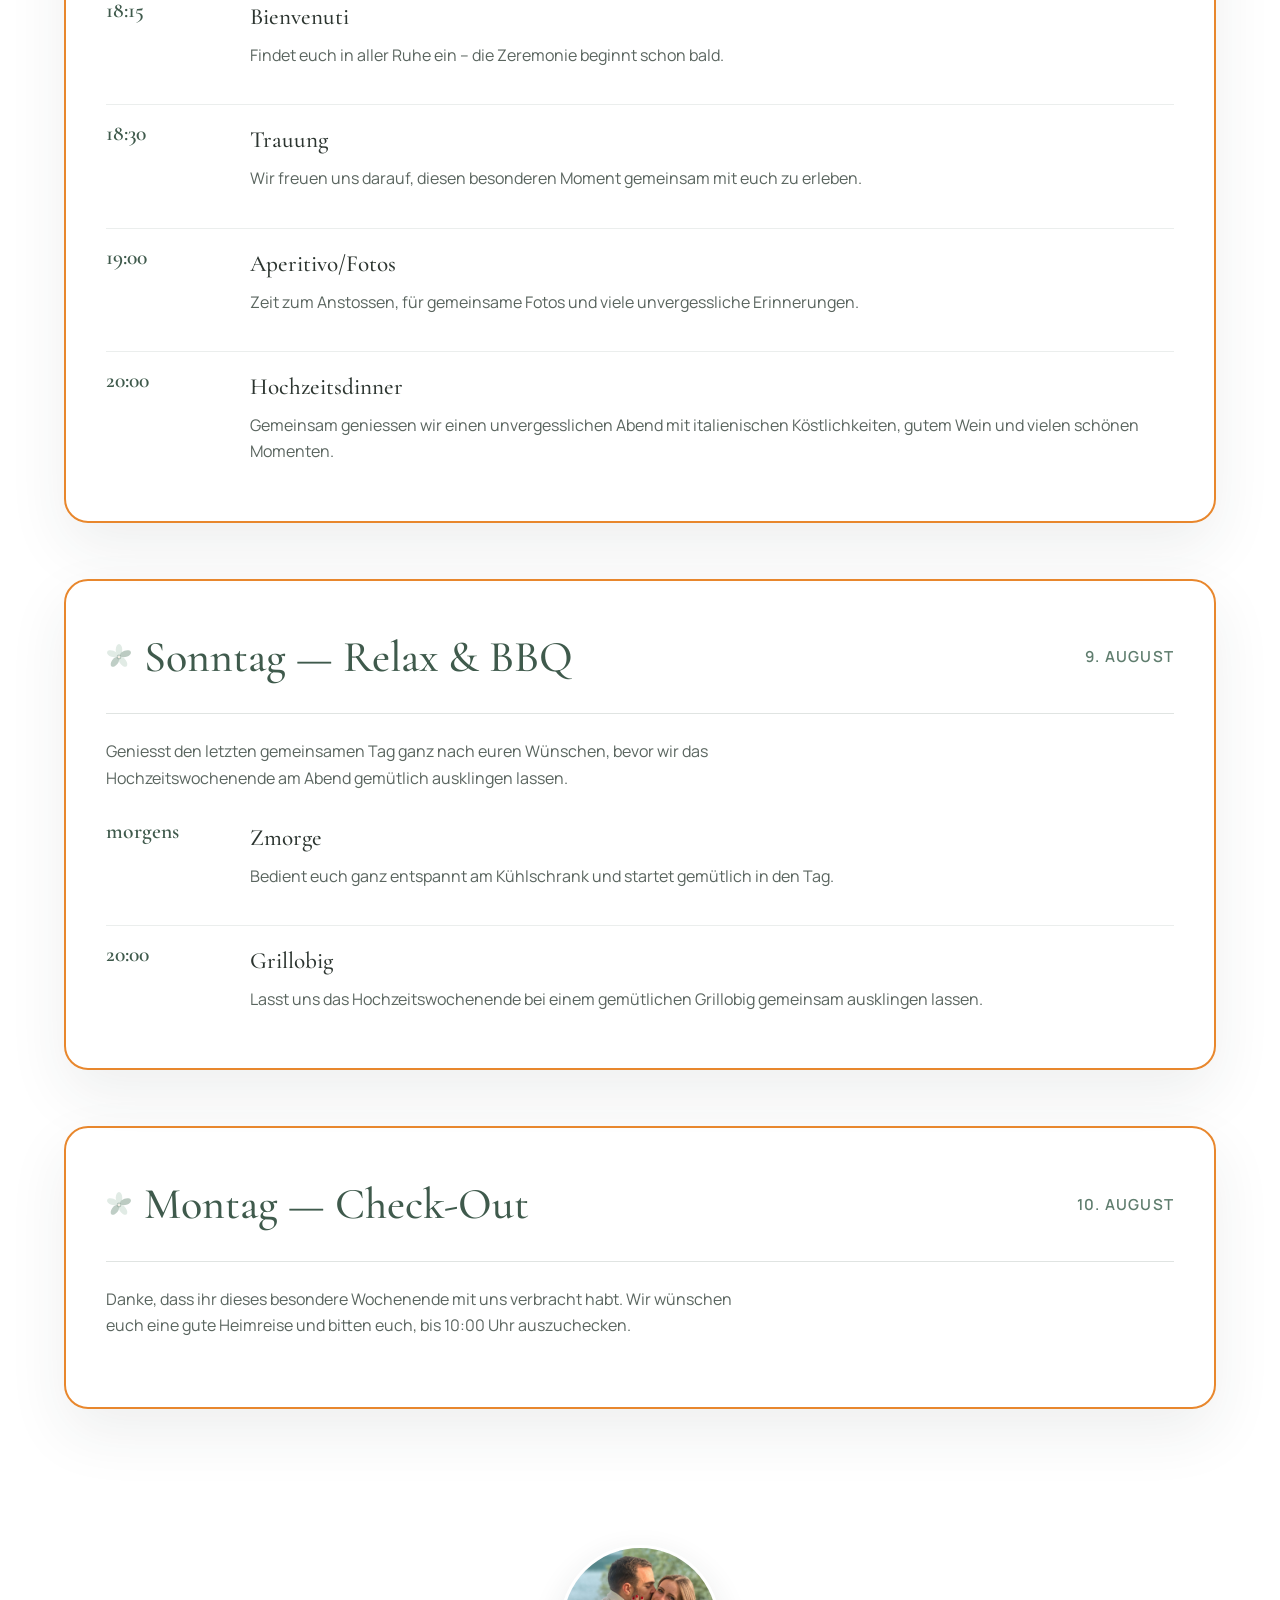
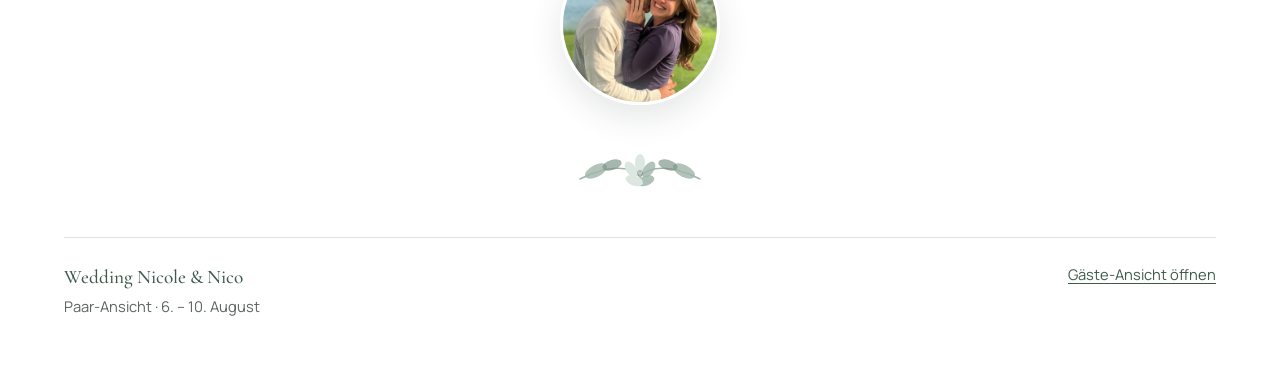
==== commit d6bcd30d: "feedback nico" ====
--- a/couple/index.html
+++ b/couple/index.html
@@ -144,7 +144,7 @@
                   <div class="couple-only">
                     <strong>Für euch</strong>
                     <p>
-                      Einkaufen für das Breakfast am Freitag und weiteres Essen
+                      Einkaufen für de Zmorge am Freitag und weiteres Essen
                       fürs Haus.
                     </p>
                   </div>
@@ -196,7 +196,7 @@
               <li class="event">
                 <p class="event-time">morgens</p>
                 <div class="event-body">
-                  <h4>Breakfast</h4>
+                  <h4>Zmorge</h4>
                   <p>
                     Bedient euch ganz entspannt am Kühlschrank und frühstückt,
                     wann immer ihr möchtet.
@@ -314,7 +314,7 @@
               <li class="event">
                 <p class="event-time">morgens</p>
                 <div class="event-body">
-                  <h4>Frühstück</h4>
+                  <h4>Zmorge</h4>
                   <p>
                     Bedient euch ganz entspannt am Kühlschrank und startet
                     gemütlich in den Tag.
@@ -334,7 +334,7 @@
               <li class="event">
                 <p class="event-time">ab 12:00</p>
                 <div class="event-body">
-                  <h4>Foccacia &amp; Lunch</h4>
+                  <h4>Foccacia Lunch</h4>
                   <p>
                     Zur kleinen Stärkung stehen feine italienische Focaccias
                     für euch bereit. Bedient euch gerne – das gemeinsame Dinner
@@ -440,7 +440,7 @@
               <li class="event">
                 <p class="event-time">morgens</p>
                 <div class="event-body">
-                  <h4>Breakfast</h4>
+                  <h4>Zmorge</h4>
                   <p>
                     Bedient euch ganz entspannt am Kühlschrank und startet
                     gemütlich in den Tag.
@@ -450,10 +450,10 @@
               <li class="event">
                 <p class="event-time">20:00</p>
                 <div class="event-body">
-                  <h4>Dinner &amp; BBQ</h4>
+                  <h4>Grillobig</h4>
                   <p>
                     Lasst uns das Hochzeitswochenende bei einem gemütlichen
-                    Dinner &amp; BBQ gemeinsam ausklingen lassen.
+                    Grillobig gemeinsam ausklingen lassen.
                   </p>
                 </div>
               </li>
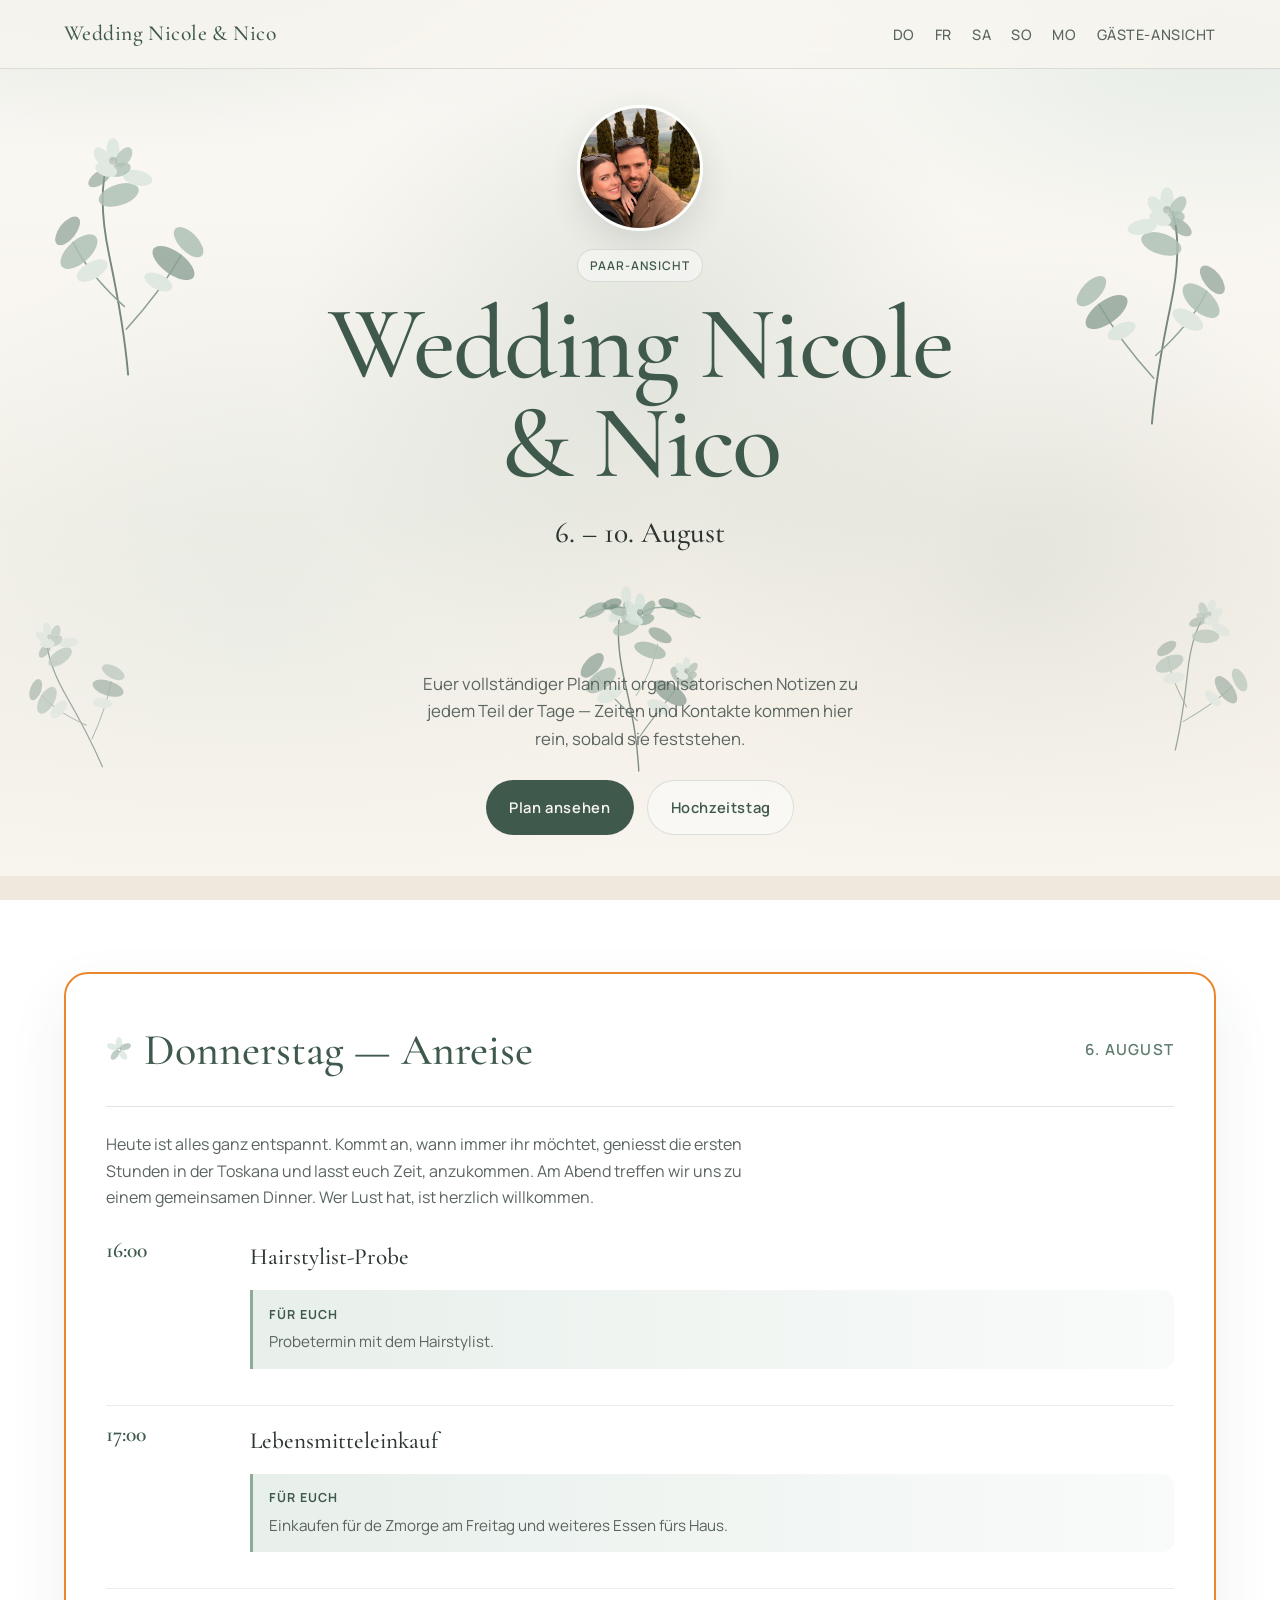
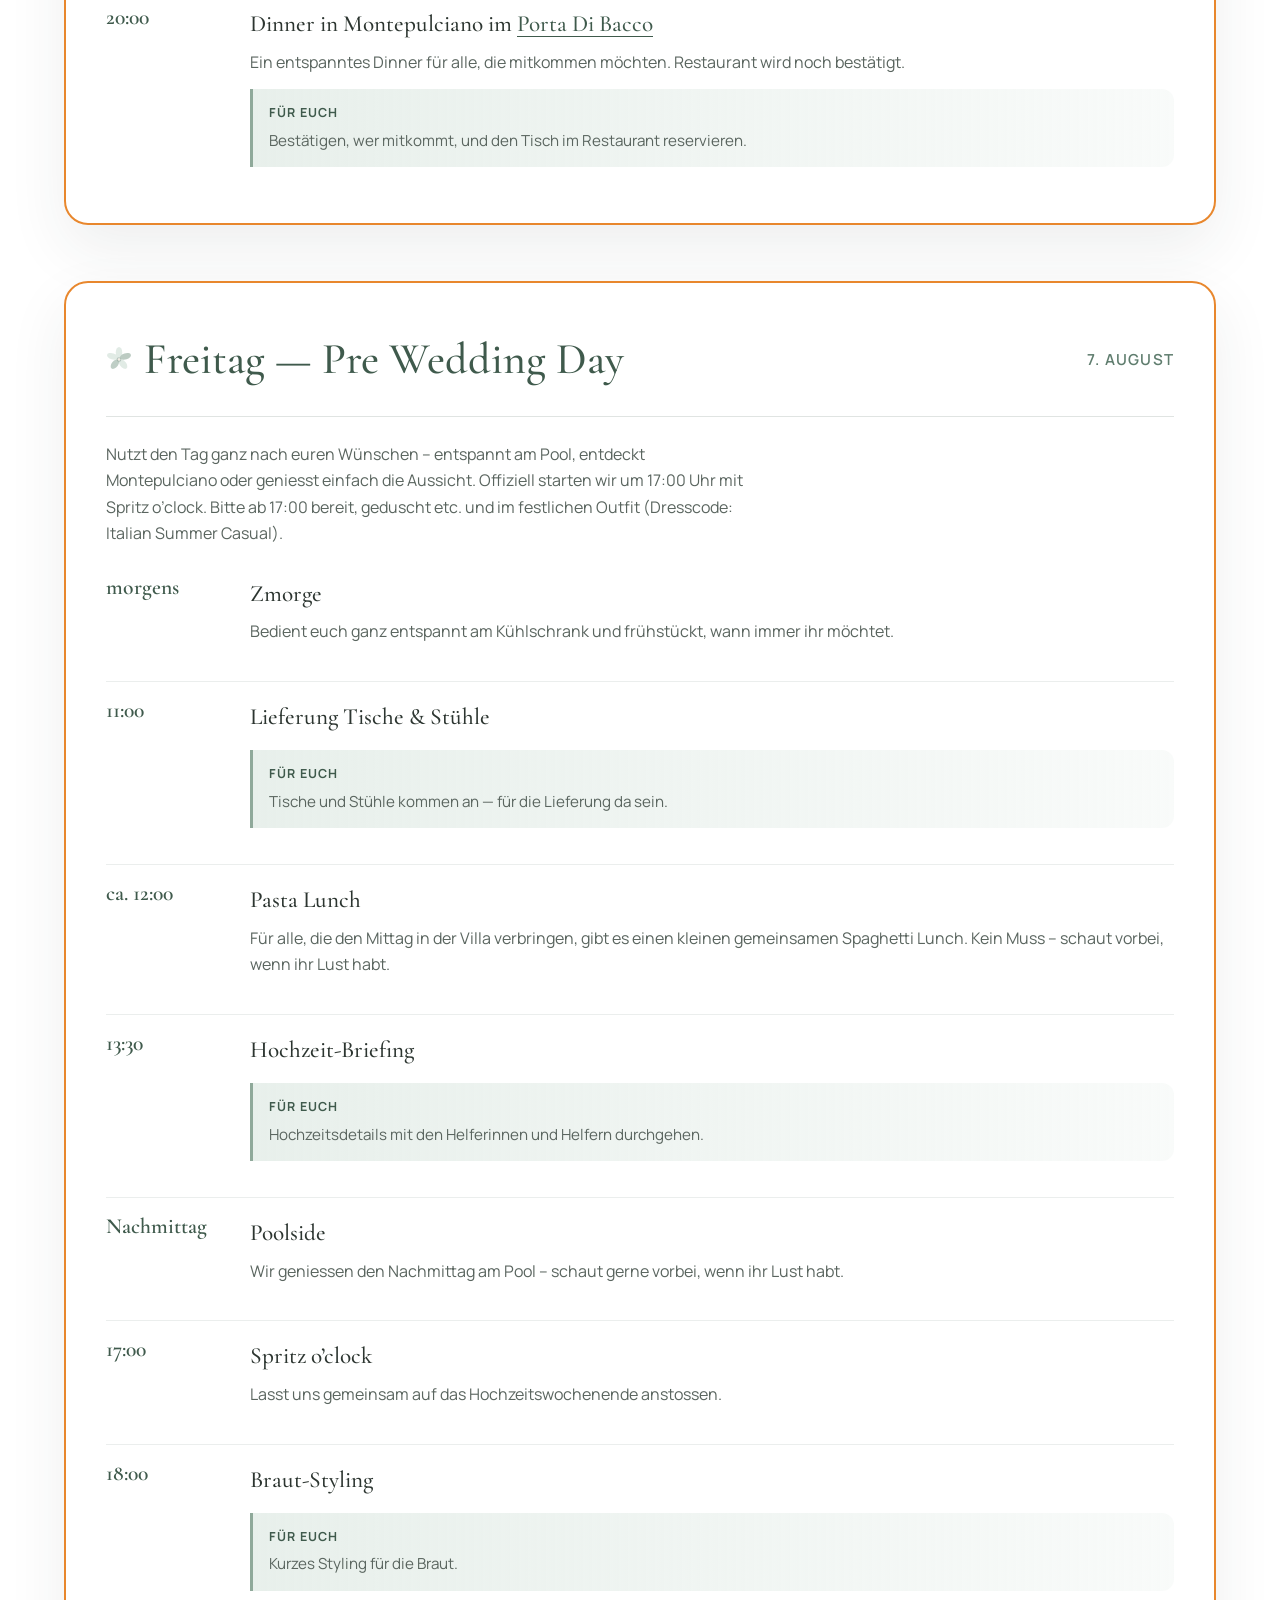
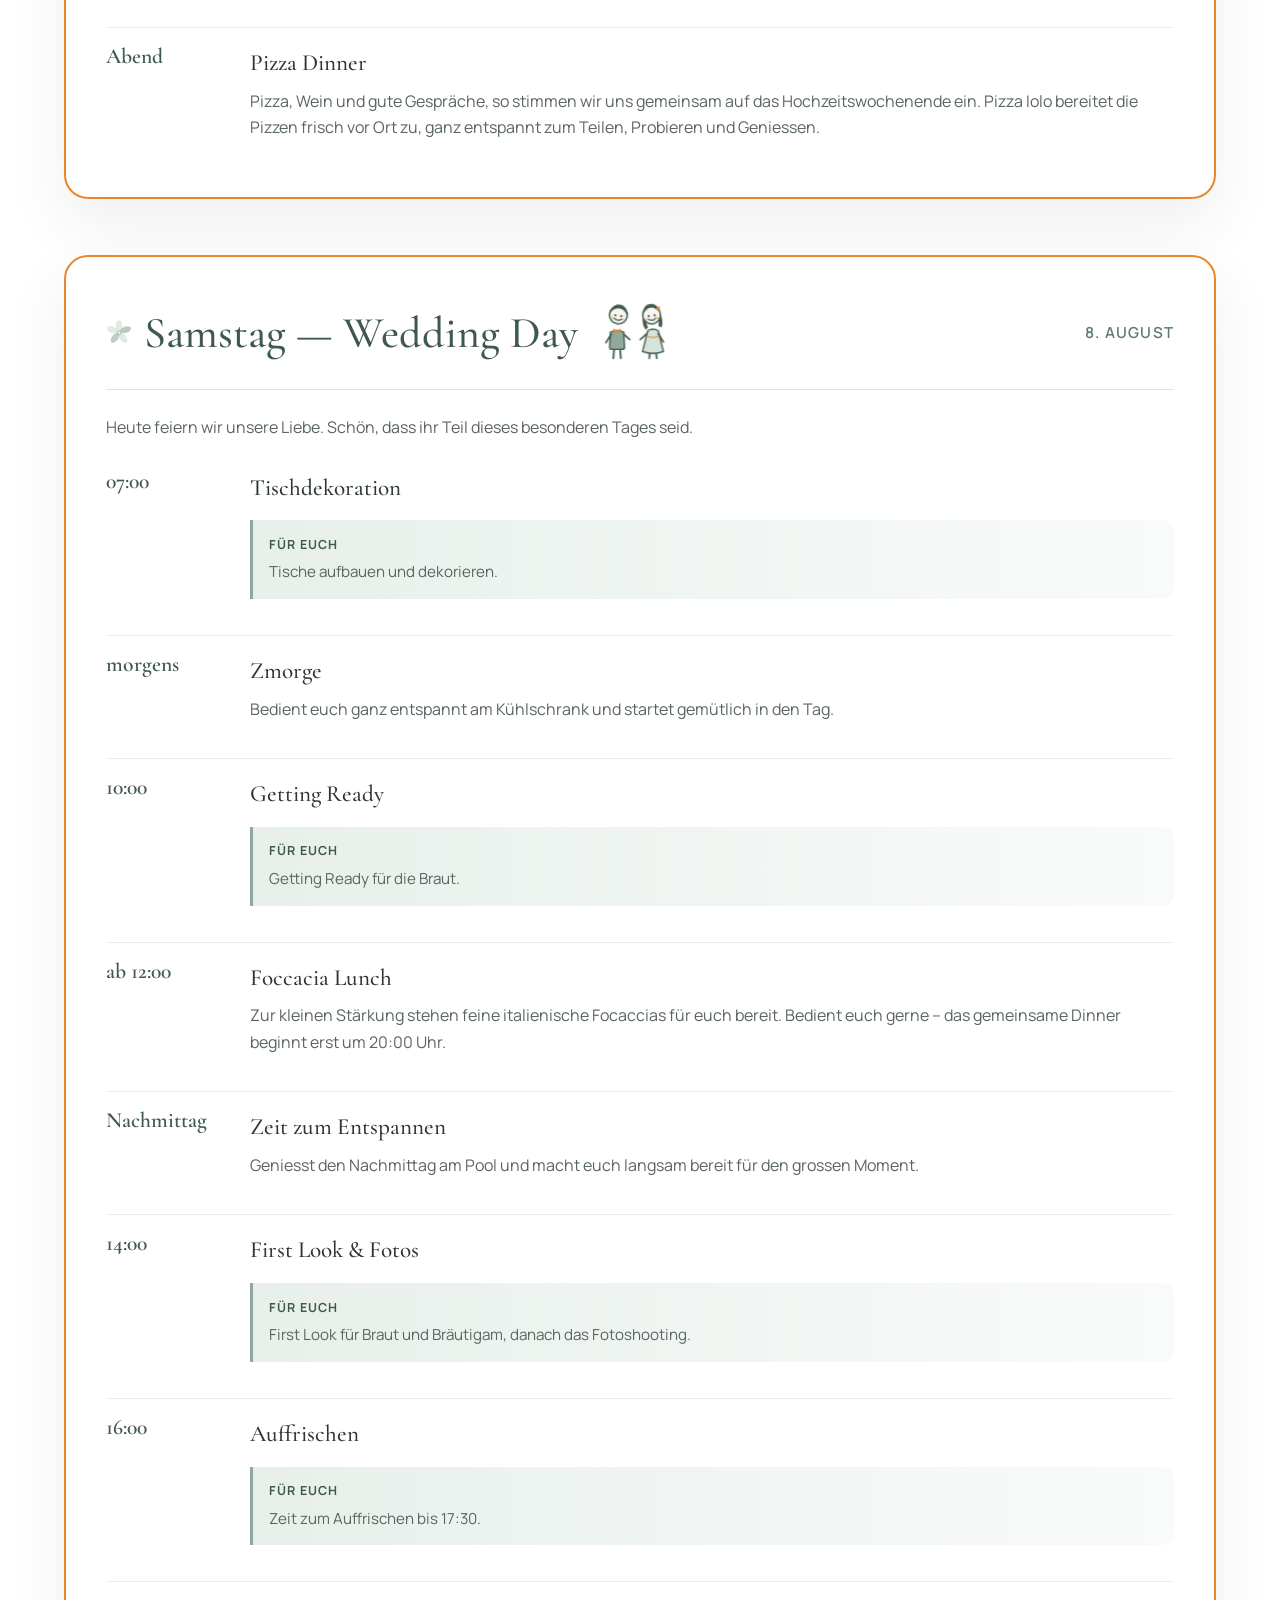
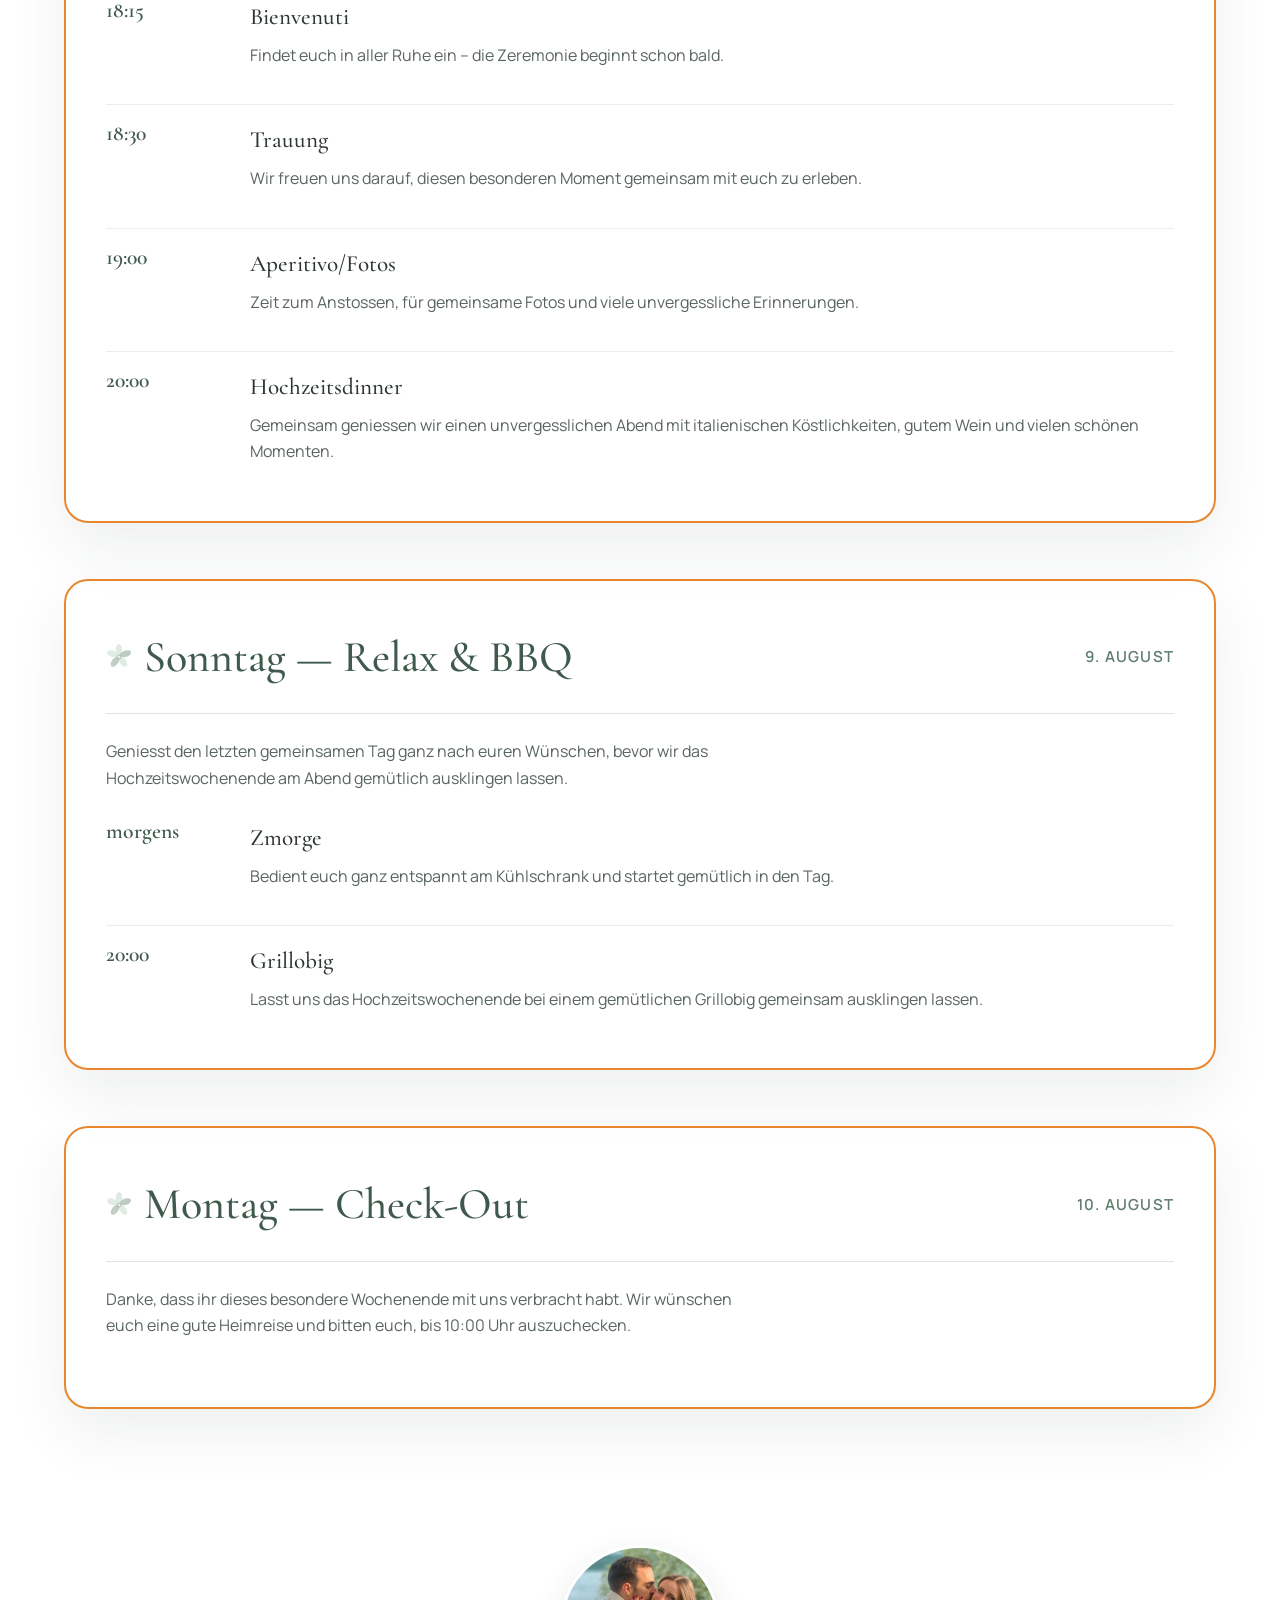
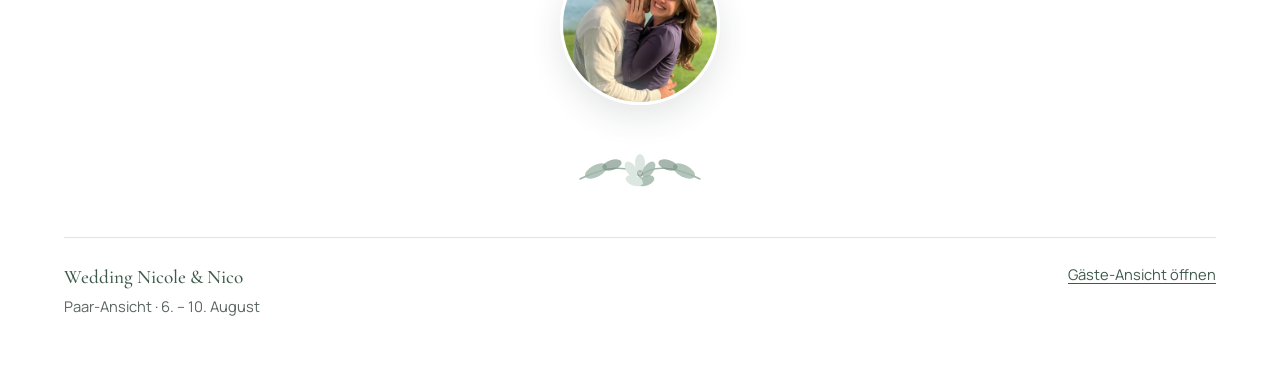
==== commit d9078e4c: "cute animation" ====
--- a/couple/index.html
+++ b/couple/index.html
@@ -293,6 +293,53 @@
                   aria-hidden="true"
                 />
                 <h3 class="day-title">Samstag — Wedding Day</h3>
+                <div class="surprise-anim" aria-hidden="true">
+                  <svg viewBox="0 0 120 95" xmlns="http://www.w3.org/2000/svg" width="90" height="71" fill="none">
+                    <g class="character boy">
+                      <line x1="32" y1="70" x2="31" y2="82" stroke="#3f5a4c" stroke-width="2.4" stroke-linecap="round"/>
+                      <line x1="40" y1="70" x2="41" y2="82" stroke="#3f5a4c" stroke-width="2.4" stroke-linecap="round"/>
+                      <path d="M27 47 Q36 42 45 47 L46 67 Q46 70 43 70 L29 70 Q26 70 26 67 Z" fill="#8fa99a" stroke="#3f5a4c" stroke-width="1.8"/>
+                      <line x1="28" y1="50" x2="21" y2="61" stroke="#3f5a4c" stroke-width="2.2" stroke-linecap="round"/>
+                      <line x1="45" y1="50" x2="53" y2="57" stroke="#3f5a4c" stroke-width="2.2" stroke-linecap="round"/>
+                      <path d="M36 45 L31 42 L31 48 Z M36 45 L41 42 L41 48 Z" fill="#e8872d"/>
+                      <circle cx="36" cy="45" r="1.6" fill="#e8872d"/>
+                      <g class="boy-head">
+                        <circle cx="36" cy="24" r="12" fill="#f8f5ef" stroke="#3f5a4c" stroke-width="2"/>
+                        <path d="M24.5 22 Q26 10 36 10 Q46 10 47.5 22 Q42 15 36 15 Q30 15 24.5 22 Z" fill="#3f5a4c"/>
+                        <circle cx="32" cy="25" r="1.5" fill="#3f5a4c"/>
+                        <circle cx="40" cy="25" r="1.5" fill="#3f5a4c"/>
+                        <path d="M31 29 Q36 33 41 29" stroke="#3f5a4c" stroke-width="1.6" stroke-linecap="round"/>
+                        <circle cx="28.5" cy="29" r="1.6" fill="#e8872d" opacity="0.45"/>
+                        <circle cx="43.5" cy="29" r="1.6" fill="#e8872d" opacity="0.45"/>
+                      </g>
+                    </g>
+                    <g class="character girl">
+                      <line x1="80" y1="72" x2="79" y2="82" stroke="#3f5a4c" stroke-width="2.4" stroke-linecap="round"/>
+                      <line x1="88" y1="72" x2="89" y2="82" stroke="#3f5a4c" stroke-width="2.4" stroke-linecap="round"/>
+                      <path d="M77 45 Q84 41 91 45 L98 73 Q84 78 70 73 Z" fill="#d5e3db" stroke="#3f5a4c" stroke-width="1.8"/>
+                      <path d="M78 53 Q84 55 90 53" stroke="#e8872d" stroke-width="1.5" stroke-linecap="round" fill="none"/>
+                      <line x1="91" y1="49" x2="98" y2="60" stroke="#3f5a4c" stroke-width="2.2" stroke-linecap="round"/>
+                      <line x1="76" y1="49" x2="67" y2="57" stroke="#3f5a4c" stroke-width="2.2" stroke-linecap="round"/>
+                      <g class="girl-head">
+                        <path d="M72.5 22 Q69 34 73 42 L77 40 Q74 30 75.5 22 Z" fill="#3f5a4c"/>
+                        <path d="M95.5 22 Q99 34 95 42 L91 40 Q94 30 92.5 22 Z" fill="#3f5a4c"/>
+                        <circle cx="84" cy="24" r="12" fill="#f8f5ef" stroke="#3f5a4c" stroke-width="2"/>
+                        <path d="M72.5 22 Q74 9 84 9 Q94 9 95.5 22 Q90 14 84 14 Q78 14 72.5 22 Z" fill="#3f5a4c"/>
+                        <circle cx="94" cy="16" r="2.4" fill="#e8872d"/>
+                        <circle cx="80" cy="25" r="1.5" fill="#3f5a4c"/>
+                        <circle cx="88" cy="25" r="1.5" fill="#3f5a4c"/>
+                        <path d="M79 29 Q84 33 89 29" stroke="#3f5a4c" stroke-width="1.6" stroke-linecap="round"/>
+                        <circle cx="76.5" cy="29" r="1.6" fill="#e8872d" opacity="0.45"/>
+                        <circle cx="91.5" cy="29" r="1.6" fill="#e8872d" opacity="0.45"/>
+                      </g>
+                    </g>
+                    <g class="hearts">
+                      <path class="heart heart--1" d="M61 68 C61 68 54 62 54 57.5 C54 54.5 57 53 61 56 C65 53 68 54.5 68 57.5 C68 62 61 68 61 68 Z" fill="#e8872d"/>
+                      <path class="heart heart--2" d="M54 68 C54 68 49 64 49 60.8 C49 58.6 51 57.5 54 59.6 C57 57.5 59 58.6 59 60.8 C59 64 54 68 54 68 Z" fill="#e8872d" opacity="0.85"/>
+                      <path class="heart heart--3" d="M68 68 C68 68 63 64 63 60.8 C63 58.6 65 57.5 68 59.6 C71 57.5 73 58.6 73 60.8 C73 64 68 68 68 68 Z" fill="#e8872d" opacity="0.85"/>
+                    </g>
+                  </svg>
+                </div>
               </div>
               <p class="day-date">8. August</p>
             </header>
--- a/css/styles.css
+++ b/css/styles.css
@@ -603,6 +603,191 @@
   }
 }
 
+@keyframes surprise-appear-boy {
+  from {
+    opacity: 0;
+    transform: translateX(-1.2rem) scale(0.85);
+  }
+  to {
+    opacity: 1;
+    transform: translateX(0) scale(1);
+  }
+}
+
+@keyframes surprise-appear-girl {
+  from {
+    opacity: 0;
+    transform: translateX(1.2rem) scale(0.85);
+  }
+  to {
+    opacity: 1;
+    transform: translateX(0) scale(1);
+  }
+}
+
+@keyframes head-lean-right {
+  from {
+    transform: rotate(0deg);
+  }
+  60% {
+    transform: rotate(11deg);
+  }
+  to {
+    transform: rotate(8deg);
+  }
+}
+
+@keyframes head-lean-left {
+  from {
+    transform: rotate(0deg);
+  }
+  60% {
+    transform: rotate(-11deg);
+  }
+  to {
+    transform: rotate(-8deg);
+  }
+}
+
+@keyframes heart-float-center {
+  0% {
+    opacity: 0;
+    transform: translateY(0.5rem) scale(0.35);
+  }
+  14% {
+    opacity: 1;
+    transform: translateY(0) scale(1);
+  }
+  80% {
+    opacity: 0.95;
+  }
+  100% {
+    opacity: 0;
+    transform: translateY(-3.9rem) translateX(0.12rem) scale(0.7);
+  }
+}
+
+@keyframes heart-float-left {
+  0% {
+    opacity: 0;
+    transform: translate(0, 0.4rem) scale(0.3);
+  }
+  16% {
+    opacity: 0.9;
+    transform: translate(-0.15rem, 0) scale(0.9);
+  }
+  80% {
+    opacity: 0.85;
+  }
+  100% {
+    opacity: 0;
+    transform: translate(-1.15rem, -3.2rem) scale(0.55);
+  }
+}
+
+@keyframes heart-float-right {
+  0% {
+    opacity: 0;
+    transform: translate(0, 0.4rem) scale(0.3);
+  }
+  16% {
+    opacity: 0.9;
+    transform: translate(0.15rem, 0) scale(0.9);
+  }
+  80% {
+    opacity: 0.85;
+  }
+  100% {
+    opacity: 0;
+    transform: translate(1.15rem, -3.2rem) scale(0.55);
+  }
+}
+
+.surprise-anim {
+  display: inline-flex;
+  align-items: center;
+  flex-shrink: 0;
+  opacity: 0;
+  transform: scale(0.9);
+  transition: opacity 0.15s ease, transform 0.4s ease;
+}
+
+:where(.is-visible) .surprise-anim {
+  opacity: 1;
+  transform: scale(1);
+}
+
+.surprise-anim svg {
+  display: block;
+  overflow: visible;
+}
+
+.surprise-anim .boy-head,
+.surprise-anim .girl-head,
+.surprise-anim .heart {
+  transform-box: view-box;
+}
+
+.surprise-anim .boy,
+.surprise-anim .girl {
+  opacity: 0;
+}
+
+:where(.is-visible) .surprise-anim .boy {
+  animation: surprise-appear-boy 0.6s ease-out forwards;
+}
+
+:where(.is-visible) .surprise-anim .girl {
+  animation: surprise-appear-girl 0.6s ease-out forwards;
+  animation-delay: 0.15s;
+}
+
+.surprise-anim .boy-head {
+  transform-origin: 36px 37px;
+}
+
+.surprise-anim .girl-head {
+  transform-origin: 84px 37px;
+}
+
+:where(.is-visible) .surprise-anim .boy-head {
+  animation: head-lean-right 0.9s ease-in-out forwards;
+  animation-delay: 0.7s;
+}
+
+:where(.is-visible) .surprise-anim .girl-head {
+  animation: head-lean-left 0.9s ease-in-out forwards;
+  animation-delay: 0.85s;
+}
+
+.surprise-anim .heart {
+  opacity: 0;
+}
+
+.surprise-anim .heart--1 {
+  transform-origin: 61px 60px;
+}
+
+.surprise-anim .heart--2 {
+  transform-origin: 54px 62px;
+}
+
+.surprise-anim .heart--3 {
+  transform-origin: 68px 62px;
+}
+
+:where(.is-visible) .surprise-anim .heart--1 {
+  animation: heart-float-center 3s ease-out 1.3s infinite;
+}
+
+:where(.is-visible) .surprise-anim .heart--2 {
+  animation: heart-float-left 3s ease-out 1.9s infinite;
+}
+
+:where(.is-visible) .surprise-anim .heart--3 {
+  animation: heart-float-right 3s ease-out 2.5s infinite;
+}
+
 @media (max-width: 800px) {
   .event {
     grid-template-columns: 1fr;
@@ -653,6 +838,29 @@
   .flora--corner-br {
     transform: rotate(18deg) scaleX(-1);
   }
+
+  .surprise-anim,
+  :where(.is-visible) .surprise-anim {
+    opacity: 1;
+    transform: none;
+  }
+
+  .surprise-anim .boy,
+  .surprise-anim .girl,
+  .surprise-anim .boy-head,
+  .surprise-anim .girl-head,
+  .surprise-anim .heart,
+  :where(.is-visible) .surprise-anim .boy,
+  :where(.is-visible) .surprise-anim .girl,
+  :where(.is-visible) .surprise-anim .boy-head,
+  :where(.is-visible) .surprise-anim .girl-head,
+  :where(.is-visible) .surprise-anim .heart--1,
+  :where(.is-visible) .surprise-anim .heart--2,
+  :where(.is-visible) .surprise-anim .heart--3 {
+    animation: none;
+    opacity: 1;
+    transform: none;
+  }
 }
 
 @media (max-width: 700px) {
